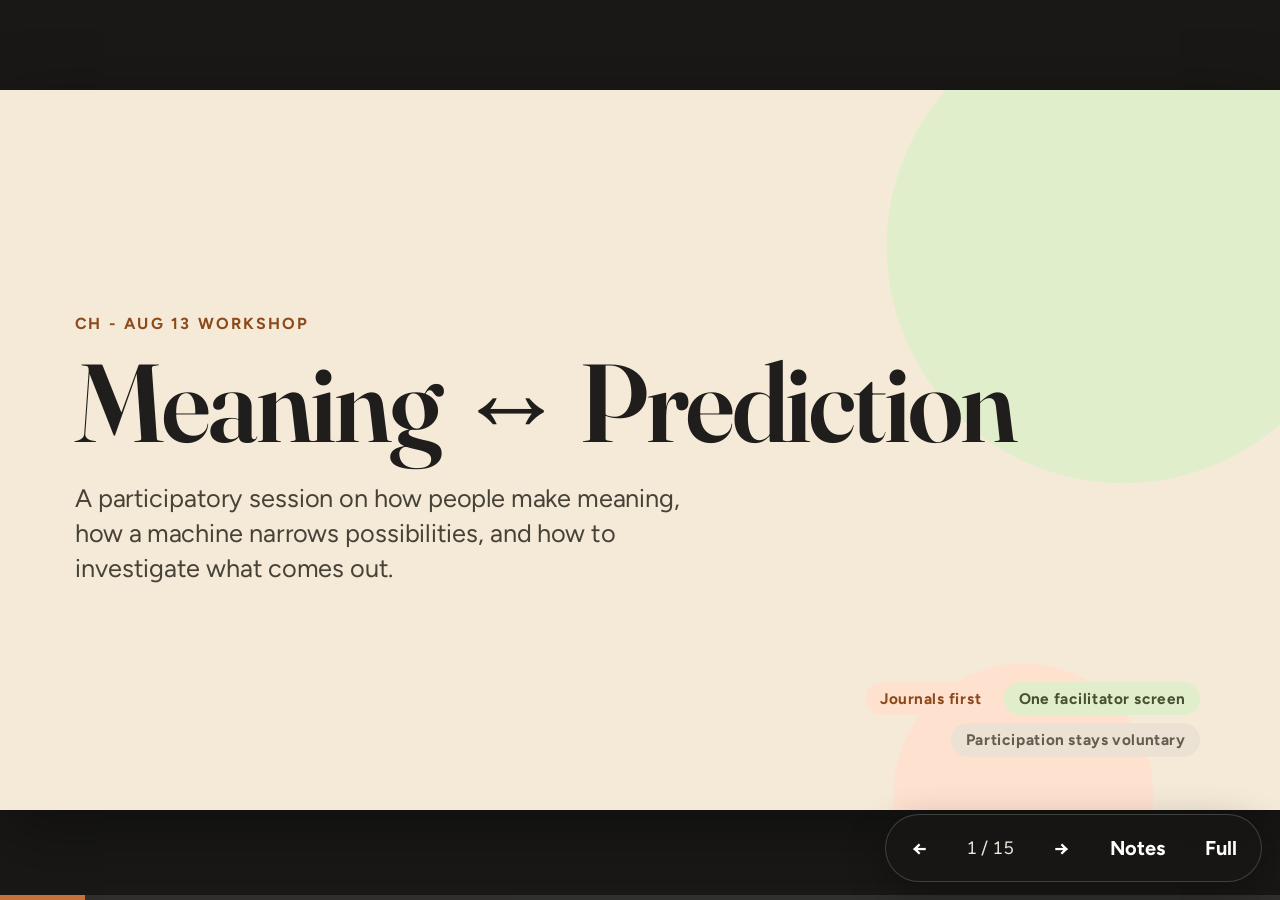
==== meaning-prediction/index.html @ d907e6da "Publish Meaning ↔ Prediction workshop" ====
<!doctype html>
<html lang="en">
<head>
  <meta charset="utf-8">
  <meta name="viewport" content="width=device-width, initial-scale=1, viewport-fit=cover">
  <meta name="color-scheme" content="light">
  <title>Meaning ↔ Prediction — Canonical Lesson</title>
  <link rel="preconnect" href="https://fonts.googleapis.com">
  <link rel="preconnect" href="https://fonts.gstatic.com" crossorigin>
  <link href="https://fonts.googleapis.com/css2?family=Figtree:wght@400;600;700&amp;family=Fraunces:opsz,wght@9..144,600;9..144,700&amp;display=swap" rel="stylesheet">
  <style>
    :root {
      --cream: #f5ead8;
      --paper: #f9f4ed;
      --ink: #201e1d;
      --muted: #645c50;
      --line: #d5cab9;
      --clay: #c67139;
      --clay-dark: #8c491a;
      --peach: #ffe1d0;
      --olive: #7a8a5e;
      --sage: #e1eecc;
      --dark: #2e2b25;
      --canvas-w: 1920;
      --canvas-h: 1080;
      --scale: 1;
      --offset-x: 0px;
      --offset-y: 0px;
    }

    * { box-sizing: border-box; }

    html,
    body {
      width: 100%;
      height: 100%;
      margin: 0;
      overflow: hidden;
      background: #191817;
      color: var(--ink);
      font-family: "Figtree", Avenir, "Helvetica Neue", Arial, sans-serif;
    }

    button,
    a { font: inherit; }

    button { color: inherit; }

    button:focus-visible,
    a:focus-visible,
    [tabindex]:focus-visible {
      outline: 7px solid #2363d1;
      outline-offset: 5px;
    }

    .sr-only {
      position: absolute !important;
      width: 1px !important;
      height: 1px !important;
      padding: 0 !important;
      margin: -1px !important;
      overflow: hidden !important;
      clip: rect(0, 0, 0, 0) !important;
      white-space: nowrap !important;
      border: 0 !important;
    }

    #deck-shell {
      position: fixed;
      inset: 0;
      background: #191817;
      overflow: hidden;
    }

    #deck-canvas {
      position: absolute;
      left: var(--offset-x);
      top: var(--offset-y);
      width: calc(var(--canvas-w) * 1px);
      height: calc(var(--canvas-h) * 1px);
      transform: scale(var(--scale));
      transform-origin: 0 0;
      background: var(--cream);
      overflow: hidden;
      box-shadow: 0 30px 100px rgba(0, 0, 0, .38);
    }

    .slide {
      position: absolute;
      inset: 0;
      display: none;
      width: 1920px;
      height: 1080px;
      padding: 88px 112px;
      background: var(--cream);
      overflow: hidden;
    }

    .slide.is-active { display: flex; }

    h1,
    h2,
    h3,
    .display {
      margin: 0;
      font-family: "Fraunces", Georgia, serif;
      font-weight: 600;
      letter-spacing: -.025em;
    }

    h1 { font-size: 166px; line-height: .91; }
    h2 { font-size: 98px; line-height: .98; }
    h3 { font-size: 46px; line-height: 1.08; }

    p { margin: 0; }

    .eyebrow {
      display: flex;
      align-items: center;
      gap: 20px;
      color: var(--muted);
      font-size: 24px;
      font-weight: 700;
      letter-spacing: .14em;
      text-transform: uppercase;
    }

    .time-pill,
    .tag {
      display: inline-flex;
      align-items: center;
      min-height: 50px;
      padding: 8px 22px;
      border-radius: 999px;
      background: var(--peach);
      color: var(--clay-dark);
      font-size: 23px;
      font-weight: 700;
      letter-spacing: .04em;
      white-space: nowrap;
    }

    .tag.sage { background: var(--sage); color: #465133; }
    .tag.dark { background: var(--ink); color: #fff; }
    .tag.neutral { background: #ebe2d4; color: var(--muted); }

    .lead {
      max-width: 38ch;
      color: #474238;
      font-size: 38px;
      line-height: 1.38;
    }

    .small { font-size: 24px; line-height: 1.4; }
    .body { font-size: 30px; line-height: 1.42; }
    .body-lg { font-size: 36px; line-height: 1.4; }

    .card {
      border: 2px solid var(--line);
      border-radius: 38px;
      background: var(--paper);
    }

    .card.peach { border: 0; background: var(--peach); }
    .card.sage { border: 0; background: var(--sage); }
    .card.olive { border: 0; background: var(--olive); color: #fff; }
    .card.dark { border: 0; background: var(--dark); color: #fff; }

    .primary,
    .secondary,
    .round-button,
    .chip-button {
      border: 0;
      border-radius: 999px;
      cursor: pointer;
      font-weight: 700;
      transition: transform .15s ease, background-color .15s ease, color .15s ease;
    }

    .primary:hover,
    .secondary:hover,
    .round-button:hover,
    .chip-button:hover { transform: translateY(-2px); }

    .primary {
      padding: 20px 34px;
      background: var(--clay);
      color: #fff;
      font-size: 26px;
    }

    .secondary {
      padding: 18px 30px;
      border: 2px solid #bcb19f;
      background: transparent;
      color: var(--ink);
      font-size: 25px;
    }

    .round-button {
      width: 64px;
      height: 64px;
      border: 2px solid #bcb19f;
      background: transparent;
      font-size: 34px;
      line-height: 1;
    }

    .round-button.filled { border: 0; background: var(--ink); color: #fff; }

    .chip-button {
      padding: 16px 25px;
      border: 2px solid var(--line);
      background: var(--paper);
      font-size: 25px;
    }

    .chip-button[aria-pressed="true"] {
      border-color: var(--olive);
      background: var(--sage);
      color: #374127;
    }

    .underlined-clay {
      border-bottom: 5px dashed var(--clay);
    }

    /* Persistent projection controls */
    #deck-controls {
      position: fixed;
      z-index: 80;
      right: max(18px, env(safe-area-inset-right));
      bottom: max(18px, env(safe-area-inset-bottom));
      display: flex;
      align-items: center;
      gap: 10px;
      padding: 9px;
      border: 1px solid rgba(255, 255, 255, .18);
      border-radius: 999px;
      background: rgba(24, 23, 22, .86);
      color: #fff;
      box-shadow: 0 12px 40px rgba(0, 0, 0, .3);
      backdrop-filter: blur(12px);
    }

    #deck-controls button {
      min-width: 48px;
      height: 48px;
      padding: 0 15px;
      border: 0;
      border-radius: 999px;
      background: transparent;
      color: #fff;
      cursor: pointer;
      font-size: 20px;
      font-weight: 700;
    }

    #deck-controls button:hover { background: rgba(255, 255, 255, .14); }
    #deck-controls button[aria-pressed="true"] { background: var(--clay); }

    #slide-counter {
      min-width: 74px;
      text-align: center;
      color: #eee6db;
      font-size: 18px;
      font-variant-numeric: tabular-nums;
    }

    #progress-track {
      position: fixed;
      z-index: 75;
      left: 0;
      right: 0;
      bottom: 0;
      height: 5px;
      background: rgba(255, 255, 255, .1);
    }

    #progress-bar {
      width: 0;
      height: 100%;
      background: var(--clay);
      transition: width .2s ease;
    }

    #notes-panel {
      position: fixed;
      z-index: 90;
      left: 18px;
      bottom: 18px;
      width: min(680px, calc(100vw - 36px));
      max-height: min(52vh, 540px);
      padding: 26px 30px;
      border: 1px solid rgba(255, 255, 255, .18);
      border-radius: 26px;
      background: rgba(27, 26, 25, .96);
      color: #fff;
      box-shadow: 0 18px 60px rgba(0, 0, 0, .4);
      overflow: auto;
      transform: translateY(calc(100% + 30px));
      opacity: 0;
      pointer-events: none;
      transition: transform .22s ease, opacity .22s ease;
    }

    #notes-panel.is-open {
      transform: translateY(0);
      opacity: 1;
      pointer-events: auto;
    }

    #notes-panel h2 {
      margin: 0 0 14px;
      font-family: inherit;
      font-size: 18px;
      font-weight: 700;
      letter-spacing: .12em;
      text-transform: uppercase;
    }

    #notes-content { font-size: 20px; line-height: 1.5; }

    #startup-error {
      position: fixed;
      z-index: 120;
      inset: 30px;
      display: none;
      align-items: center;
      justify-content: center;
      padding: 50px;
      background: #fff4e8;
      color: #3b2417;
      font-size: 26px;
      line-height: 1.5;
      text-align: center;
    }

    /* Slide 1 */
    .title-slide {
      flex-direction: column;
      justify-content: center;
    }

    .title-slide h1 { position: relative; z-index: 2; max-width: 15ch; margin-top: 28px; }
    .title-slide .lead { position: relative; z-index: 2; margin-top: 42px; }

    .orb {
      position: absolute;
      border-radius: 50%;
      pointer-events: none;
    }

    .orb.one { right: -120px; top: -120px; width: 710px; height: 710px; background: var(--sage); }
    .orb.two { right: 190px; bottom: -170px; width: 390px; height: 390px; background: var(--peach); }

    .room-setup {
      position: absolute;
      z-index: 2;
      right: 120px;
      bottom: 80px;
      display: flex;
      gap: 12px;
      flex-wrap: wrap;
      max-width: 540px;
      justify-content: flex-end;
    }

    /* Slide 2 */
    .warmup-embed { flex-direction: column; }

    .warmup-layout {
      display: grid;
      grid-template-columns: 1.42fr .58fr;
      gap: 36px;
      min-height: 0;
      margin-top: 34px;
      flex: 1;
    }

    .embed-frame {
      position: relative;
      min-height: 0;
      overflow: hidden;
      border: 3px solid var(--ink);
      border-radius: 38px;
      background: #fff;
    }

    .embed-frame iframe { width: 100%; height: 100%; border: 0; background: #fff; }

    .embed-label {
      position: absolute;
      z-index: 2;
      left: 20px;
      top: 18px;
      padding: 9px 16px;
      border-radius: 999px;
      background: rgba(32, 30, 29, .88);
      color: #fff;
      font-size: 18px;
      font-weight: 700;
      pointer-events: none;
    }

    .warmup-side {
      display: flex;
      flex-direction: column;
      gap: 24px;
    }

    .warmup-side .card { padding: 34px 36px; }

    .warmup-side a {
      display: inline-flex;
      justify-content: center;
      padding: 19px 24px;
      border-radius: 999px;
      background: var(--ink);
      color: #fff;
      font-size: 25px;
      font-weight: 700;
      text-decoration: none;
    }

    /* Slide 3 */
    .debrief-slide { flex-direction: column; }

    .debrief-grid {
      display: grid;
      grid-template-columns: 1fr 1fr;
      gap: 34px;
      margin-top: 54px;
      flex: 1;
    }

    .debrief-grid .card { padding: 52px 56px; }

    .question-mark {
      width: 66px;
      height: 66px;
      margin-bottom: 34px;
      border-radius: 50%;
      background: var(--clay);
    }

    .question-mark.olive { background: var(--olive); }

    .debrief-grid h3 { font-size: 54px; }

    .debrief-footer {
      display: flex;
      align-items: center;
      justify-content: space-between;
      margin-top: 30px;
      padding-top: 28px;
      border-top: 3px solid #c6baa8;
    }

    /* Slide 4 */
    .matrix-slide { display: none; grid-template-columns: .82fr 1.18fr; gap: 76px; align-items: center; }
    .matrix-slide.is-active { display: grid; }

    #matrix {
      position: relative;
      height: 790px;
      border: 3px solid var(--line);
      border-radius: 44px;
      background: var(--paper);
      cursor: crosshair;
      touch-action: none;
      overflow: hidden;
    }

    #matrix::before,
    #matrix::after { content: ""; position: absolute; background: var(--line); }
    #matrix::before { left: 50%; top: 0; bottom: 0; width: 3px; }
    #matrix::after { top: 50%; left: 0; right: 0; height: 3px; }

    #matrix-dot {
      position: absolute;
      z-index: 3;
      left: 50%;
      top: 50%;
      width: 74px;
      height: 74px;
      border: 8px solid #fff;
      border-radius: 50%;
      background: var(--clay);
      box-shadow: 0 12px 30px rgba(92, 51, 24, .28);
      transform: translate(-50%, -50%);
    }

    .axis-label { position: absolute; z-index: 2; color: var(--muted); font-size: 24px; font-weight: 700; }
    .axis-label.top { top: 28px; left: 50%; transform: translateX(-50%); }
    .axis-label.bottom { bottom: 28px; left: 50%; transform: translateX(-50%); }
    .axis-label.left { left: 28px; top: 50%; transform: translateY(-50%) rotate(-90deg); }
    .axis-label.right { right: 28px; top: 50%; transform: translateY(-50%) rotate(90deg); }

    #matrix-status { margin-top: 26px; color: var(--clay-dark); font-size: 25px; font-weight: 700; }

    /* Slides 5 and 6 */
    .sentence-slide { flex-direction: column; }

    .sentence-quote {
      max-width: 24ch;
      margin: 44px 0;
      font-family: "Fraunces", Georgia, serif;
      font-size: 100px;
      line-height: 1.08;
    }

    .sentence-prompts { display: grid; grid-template-columns: repeat(3, 1fr); gap: 26px; margin-top: auto; }
    .sentence-prompts .card { padding: 34px 38px; font-size: 30px; line-height: 1.35; }

    .perspective-slide { flex-direction: column; }

    .persona-tabs { display: grid; grid-template-columns: repeat(4, 1fr); gap: 18px; margin-top: 34px; }

    .persona-button {
      padding: 26px 22px;
      border: 3px solid var(--line);
      border-radius: 28px;
      background: var(--paper);
      cursor: pointer;
      text-align: left;
    }

    .persona-button .role { display: block; font-family: "Fraunces", Georgia, serif; font-size: 40px; }
    .persona-button .place { display: block; margin-top: 8px; color: var(--muted); font-size: 22px; }
    .persona-button[aria-pressed="true"] { border-color: var(--clay); background: var(--peach); }

    #persona-panel {
      display: grid;
      grid-template-columns: 1.12fr .88fr;
      gap: 34px;
      margin-top: 28px;
      padding: 42px 48px;
      flex: 1;
    }

    .meaning-chips { display: flex; flex-wrap: wrap; align-content: flex-start; gap: 16px; margin-top: 26px; }
    .meaning-chips span { padding: 15px 26px; border-radius: 999px; background: var(--peach); font-size: 30px; font-weight: 600; }

    .persona-question { align-self: stretch; padding: 36px 40px; border-radius: 30px; background: var(--sage); }
    .persona-question p { margin-top: 20px; color: #3f492f; font-size: 32px; line-height: 1.42; font-style: italic; }

    /* Slide 7 */
    .context-slide { flex-direction: column; }

    .context-grid { display: grid; grid-template-columns: repeat(3, 1fr); gap: 30px; margin: 52px 0 auto; }
    .context-grid .card { min-height: 390px; padding: 46px 48px; }
    .context-grid h3 { font-size: 52px; }
    .context-grid p { margin-top: 24px; font-size: 29px; line-height: 1.42; }

    .context-claim { padding-top: 36px; border-top: 3px solid #c6baa8; font-family: "Fraunces", Georgia, serif; font-size: 50px; line-height: 1.24; }

    /* Slide 8 */
    .pipeline-slide { flex-direction: column; }

    .pipeline {
      display: grid;
      grid-template-columns: repeat(6, 1fr);
      gap: 16px;
      align-items: stretch;
      margin-top: 42px;
    }

    .pipeline-step { position: relative; min-height: 210px; padding: 30px 28px; border: 2px solid var(--line); border-radius: 30px; background: var(--paper); }
    .pipeline-step:not(:last-child)::after { content: "→"; position: absolute; z-index: 4; right: -27px; top: 80px; width: 36px; color: var(--clay); font-family: "Fraunces", Georgia, serif; font-size: 44px; text-align: center; }
    .pipeline-number { display: flex; width: 48px; height: 48px; align-items: center; justify-content: center; border-radius: 50%; background: var(--clay); color: #fff; font-family: "Fraunces", Georgia, serif; font-size: 25px; }
    .pipeline-step h3 { margin-top: 24px; font-family: inherit; font-size: 27px; font-weight: 700; }
    .pipeline-step p { margin-top: 12px; color: var(--muted); font-size: 22px; line-height: 1.35; }

    .pipeline-demo { display: grid; grid-template-columns: .92fr 1.08fr; gap: 28px; margin-top: 34px; min-height: 0; flex: 1; }
    .pipeline-demo .card { padding: 30px 34px; overflow: hidden; }
    .excerpt-list { display: grid; gap: 12px; margin-top: 18px; }
    .excerpt { padding: 13px 16px; border-radius: 16px; background: #efe5d7; font-family: Georgia, serif; font-size: 22px; line-height: 1.35; }
    mark { padding: 1px 5px; border-radius: 5px; background: var(--peach); color: var(--ink); }

    .mini-bars { display: grid; gap: 14px; margin-top: 18px; }
    .mini-bar-row { display: grid; grid-template-columns: 140px 1fr 110px; gap: 14px; align-items: center; font-size: 23px; font-weight: 700; }
    .mini-track { height: 22px; overflow: hidden; border-radius: 999px; background: #e6ddd0; }
    .mini-fill { height: 100%; border-radius: inherit; background: var(--clay); }

    /* Slide 9 */
    .prediction-slide { display: none; padding: 52px 86px; }
    .prediction-slide.is-active { display: flex; }

    .prediction-machine {
      display: flex;
      width: 100%;
      min-height: 0;
      padding: 28px 42px;
      flex-direction: column;
      gap: 14px;
      border-radius: 42px;
      background: var(--dark);
      color: #fff;
      box-shadow: 0 22px 60px rgba(31, 31, 28, .16);
    }
    .prediction-topline { display: flex; align-items: center; justify-content: space-between; gap: 26px; color: #bcb3a6; font-size: 19px; font-weight: 800; letter-spacing: .11em; text-transform: uppercase; }
    .prediction-topline .part-marker { color: #c8d5b3; }
    .prediction-topline .corpus-warning { max-width: 760px; color: #c9c1b6; font-size: 17px; letter-spacing: .02em; text-align: right; text-transform: none; }
    .prediction-heading { display: flex; align-items: end; justify-content: space-between; gap: 36px; }
    .prediction-heading h2 { color: #fff; font-size: 62px; }
    .prediction-goal { max-width: 720px; padding-bottom: 7px; color: #ffd2b7; font-family: "Fraunces", Georgia, serif; font-size: 30px; line-height: 1.24; text-align: right; }

    .prediction-zone { border: 2px solid #514d46; border-radius: 28px; background: #302e2a; }
    .prediction-zone-label { color: #bcb3a6; font-size: 17px; font-weight: 800; letter-spacing: .11em; text-transform: uppercase; }
    .prediction-phrase-zone { min-height: 194px; padding: 22px 28px 18px; }
    .prediction-sequence { min-height: 82px; margin-top: 8px; font-family: "Fraunces", Georgia, serif; font-size: 51px; line-height: 1.15; }
    .prediction-sequence.is-long { font-size: 42px; }
    .prediction-sequence.is-very-long { font-size: 34px; }
    .prediction-sequence .context-word { color: #ffad77; }
    .prediction-sequence .cursor-word { display: inline-block; min-width: 54px; border-bottom: 4px solid #ffad77; color: #ffad77; }
    #prediction-feedback { min-height: 28px; margin-top: 7px; color: #d9d0c4; font-size: 20px; line-height: 1.35; }
    #prediction-feedback strong { color: #ffd2b7; }

    .prediction-choice-zone { min-height: 0; padding: 20px 28px 24px; flex: 1; }
    .prediction-choice-heading { display: flex; align-items: baseline; justify-content: space-between; gap: 24px; }
    #prediction-instruction { color: #d0c7bc; font-size: 19px; line-height: 1.35; text-align: right; }
    #candidate-list { display: grid; grid-template-columns: repeat(4, 1fr); gap: 12px; margin-top: 15px; min-height: 0; }
    .candidate-button { min-height: 64px; padding: 10px 16px; border: 2px solid #625c53; border-radius: 18px; background: #3b3832; color: #fff; cursor: pointer; font-size: 25px; font-weight: 750; line-height: 1.12; text-align: center; }
    .candidate-button:hover,
    .candidate-button:focus-visible { border-color: #ffad77; background: #4c3b30; }
    .candidate-button:disabled { cursor: not-allowed; opacity: .38; }
    .candidate-button.seed-button { min-height: 78px; color: #ffd2b7; font-family: "Fraunces", Georgia, serif; font-size: 31px; }
    .candidate-frequency { display: block; margin-top: 5px; color: #ffd2b7; font-size: 15px; font-weight: 750; letter-spacing: .01em; line-height: 1.15; }
    .prediction-empty { grid-column: 1 / -1; align-self: center; color: #ddd4c9; font-size: 24px; line-height: 1.35; text-align: center; }

    .prediction-actions { display: flex; align-items: center; gap: 12px; padding-top: 1px; }
    .prediction-actions button { min-height: 48px; padding: 10px 19px; font-size: 19px; }
    .prediction-actions button:disabled { cursor: not-allowed; opacity: .38; transform: none; }
    .prediction-actions .source-control { border-color: transparent; color: #bcb3a6; }
    .prediction-actions .source-control:hover,
    .prediction-actions .source-control:focus-visible { border-color: #716b62; color: #fff; }
    .source-reveal { max-width: 1120px; padding: 13px 18px; border: 1px dashed #716b62; border-radius: 17px; background: #37342f; color: #d7cec2; font-size: 18px; line-height: 1.36; }
    .source-reveal strong { color: #fff; }
    #source-reveal-copy[hidden] { display: none; }

    /* Slide 10 */
    .analogy-slide { flex-direction: column; }
    .compare-grid { display: grid; grid-template-columns: 1fr 1fr; gap: 32px; margin-top: 46px; flex: 1; }
    .compare-grid .card { position: relative; padding: 48px 52px; overflow: hidden; }
    .compare-grid h3 { font-size: 54px; }
    .compare-grid ul { margin: 34px 0 0; padding-left: 30px; font-size: 30px; line-height: 1.55; }
    .compare-grid li + li { margin-top: 10px; }
    .compare-symbol { position: absolute; right: -25px; bottom: -85px; color: rgba(198, 113, 57, .16); font-family: "Fraunces", Georgia, serif; font-size: 280px; }

    /* Slide 11 */
    .output-slide { flex-direction: column; }

    /* Slide 12 */
    .generation-slide { flex-direction: column; }
    .prompt-grid { display: grid; grid-template-columns: 1fr 1fr; gap: 32px; margin: 40px 0 28px; }
    .prompt-card { position: relative; min-height: 300px; padding: 40px 42px 34px; }
    .prompt-letter { display: inline-flex; width: 60px; height: 60px; align-items: center; justify-content: center; border-radius: 50%; background: var(--clay); color: #fff; font-family: "Fraunces", Georgia, serif; font-size: 31px; }
    .prompt-letter.b { background: var(--olive); }
    .prompt-copy { position: absolute; right: 30px; top: 28px; padding: 13px 22px; border: 2px solid var(--line); border-radius: 999px; background: transparent; cursor: pointer; font-size: 21px; font-weight: 700; }
    .prompt-text { margin-top: 28px; font-size: 37px; line-height: 1.35; }
    .changed { padding: 2px 6px; border-radius: 8px; background: var(--sage); }
    .investigation-steps { display: grid; grid-template-columns: repeat(4, 1fr); gap: 16px; margin-top: auto; }
    .investigation-steps div { min-height: 96px; padding: 22px 24px; border: 3px dashed #c4b7a5; border-radius: 24px; font-size: 24px; line-height: 1.3; }
    .investigation-steps strong { margin-right: 8px; color: var(--clay); font-family: "Fraunces", Georgia, serif; font-size: 31px; }

    /* Slide 13 */
    .tally-slide { flex-direction: column; padding: 56px 82px; }
    .tally-header { display: flex; align-items: flex-end; justify-content: space-between; gap: 30px; }
    .pair-control { display: flex; align-items: center; gap: 16px; }
    .pair-control strong { min-width: 170px; font-family: "Fraunces", Georgia, serif; font-size: 36px; text-align: right; }
    .models-row { display: flex; align-items: center; gap: 12px; margin-top: 22px; flex-wrap: wrap; }
    .models-row > span { margin-right: 4px; color: var(--muted); font-size: 21px; font-weight: 700; letter-spacing: .08em; text-transform: uppercase; }
    .models-row .chip-button { padding: 11px 18px; font-size: 21px; }

    #tally-rows { display: grid; gap: 14px; margin-top: 22px; }
    .tally-row { padding: 18px 24px; border: 2px solid var(--line); border-radius: 26px; background: var(--paper); }
    .tally-row-title { display: flex; align-items: baseline; justify-content: space-between; gap: 20px; margin-bottom: 12px; }
    .tally-row-title strong { font-size: 27px; }
    .delta { min-width: 120px; color: var(--muted); font-size: 21px; font-weight: 700; text-align: right; }
    .tally-lines { display: grid; gap: 10px; }
    .tally-line { display: grid; grid-template-columns: 46px 1fr 84px 50px 50px; gap: 12px; align-items: center; }
    .ab-dot { display: flex; width: 42px; height: 42px; align-items: center; justify-content: center; border-radius: 50%; background: var(--clay); color: #fff; font-family: "Fraunces", Georgia, serif; font-size: 22px; }
    .ab-dot.b { background: var(--olive); }
    .tally-track { height: 26px; overflow: hidden; border-radius: 999px; background: #e6ddd0; }
    .tally-fill { width: 0; height: 100%; border-radius: inherit; background: var(--clay); transition: width .2s ease; }
    .tally-fill.b { background: var(--olive); }
    .tally-value { font-family: "Fraunces", Georgia, serif; font-size: 25px; text-align: right; }
    .tally-mini { width: 46px; height: 42px; border: 2px solid #bcb19f; border-radius: 50%; background: transparent; cursor: pointer; font-size: 23px; line-height: 1; }

    .tally-footer { display: flex; align-items: center; justify-content: space-between; gap: 30px; margin-top: auto; padding-top: 18px; }
    .tally-footer .display { font-size: 30px; line-height: 1.25; }
    #tally-status { max-width: 560px; color: var(--muted); font-size: 20px; line-height: 1.35; text-align: right; }

    /* Slide 14 */
    .close-slide { flex-direction: column; padding: 66px 96px; }
    .reflection-grid { display: grid; grid-template-columns: 1fr 1fr; gap: 28px; margin: 28px 0 22px; }
    .reflection-grid .card { padding: 28px 36px; }
    .reflection-grid p { font-size: 29px; line-height: 1.35; }
    .room-findings { padding: 25px 34px; min-height: 220px; }
    .findings-content { display: grid; grid-template-columns: 1.05fr .95fr; gap: 30px; margin-top: 16px; }
    #prediction-recap,
    #tally-recap { font-size: 22px; line-height: 1.5; }
    #prediction-recap .tag { margin: 0 8px 8px 0; min-height: 38px; padding: 5px 14px; font-size: 18px; }
    .closing-line { display: flex; align-items: flex-end; justify-content: space-between; gap: 30px; margin-top: auto; padding-top: 18px; }
    .closing-line .display { max-width: 30ch; font-size: 37px; line-height: 1.22; }

    /* Final revision: projection-first pacing and room interactions */
    .time-pill { display: none; }

    /* One visual grammar, three distinct lesson parts. Neutral bookends retain
       the standard cream canvas; each instructional part uses the same inset
       rail and quiet concentric-circle motif in its own accessible tint. */
    .part-one,
    .part-two,
    .prediction-slide,
    .part-three {
      background-repeat: no-repeat;
      background-size: auto;
    }

    .part-one {
      background-color: #f6e5da;
      background-image: radial-gradient(circle at 95% 9%, transparent 0 58px, rgba(198, 113, 57, .17) 59px 65px, transparent 66px 90px, rgba(198, 113, 57, .09) 91px 98px, transparent 99px);
      box-shadow: inset 18px 0 0 var(--clay);
    }

    .part-two,
    .prediction-slide {
      background-color: #e8efde;
      background-image: radial-gradient(circle at 95% 9%, transparent 0 58px, rgba(122, 138, 94, .2) 59px 65px, transparent 66px 90px, rgba(122, 138, 94, .1) 91px 98px, transparent 99px);
      box-shadow: inset 18px 0 0 var(--olive);
    }

    .part-three {
      background-color: #ece5f0;
      background-image: radial-gradient(circle at 95% 9%, transparent 0 58px, rgba(111, 83, 123, .18) 59px 65px, transparent 66px 90px, rgba(111, 83, 123, .09) 91px 98px, transparent 99px);
      box-shadow: inset 18px 0 0 #6f537b;
    }

    .part-one > .eyebrow { color: var(--clay-dark); }
    .part-two > .eyebrow { color: #465133; }
    .part-three > .eyebrow { color: #594161; }

    .bridge-strip,
    .task-strip {
      display: flex;
      align-items: center;
      justify-content: space-between;
      gap: 28px;
      padding: 24px 30px;
      border-radius: 28px;
      background: var(--dark);
      color: #fff;
      font-size: 28px;
      line-height: 1.35;
    }

    .bridge-strip strong,
    .task-strip strong { color: #ffd2b7; }

    .debrief-grid.three { grid-template-columns: repeat(3, 1fr); margin-top: 38px; }
    .debrief-grid.three .card { padding: 38px 40px; }
    .debrief-grid.three h3 { font-size: 42px; }
    .debrief-grid.three .body-lg { font-size: 29px; }

    #matrix { isolation: isolate; }
    .matrix-dot {
      position: absolute;
      z-index: 5;
      width: 52px;
      height: 52px;
      border: 6px solid rgba(255, 255, 255, .95);
      border-radius: 50%;
      background: var(--dot-color, var(--clay));
      box-shadow: 0 7px 18px rgba(32, 30, 29, .22), 0 0 0 9px color-mix(in srgb, var(--dot-color, var(--clay)) 20%, transparent);
      transform: translate(-50%, -50%);
      cursor: grab;
      touch-action: none;
    }
    .matrix-dot:active { cursor: grabbing; }
    .matrix-dot[aria-selected="true"] { width: 62px; height: 62px; box-shadow: 0 8px 22px rgba(32, 30, 29, .28), 0 0 0 12px color-mix(in srgb, var(--dot-color, var(--clay)) 30%, transparent); }
    #matrix-status { min-height: 70px; }

    .meaning-entry {
      display: grid;
      grid-template-columns: 1fr auto;
      gap: 12px;
      margin-top: 24px;
      max-width: 720px;
    }
    .meaning-entry input {
      min-width: 0;
      padding: 16px 22px;
      border: 2px solid var(--line);
      border-radius: 999px;
      background: #fff;
      color: var(--ink);
      font-size: 24px;
    }
    .meaning-entry button { padding: 14px 25px; font-size: 23px; }
    .meaning-chips .custom-meaning { background: var(--sage); }

    .context-slide .task-strip { margin-top: 28px; }
    .context-slide .context-grid { margin-top: 30px; }
    .context-transition {
      display: flex;
      align-items: center;
      justify-content: space-between;
      gap: 30px;
      padding-top: 24px;
      border-top: 3px solid #c6baa8;
      font-family: "Fraunces", Georgia, serif;
      font-size: 39px;
      line-height: 1.22;
    }
    .context-transition span { color: var(--clay-dark); }

    .source-mask {
      display: inline-flex;
      align-items: center;
      min-height: 42px;
      padding: 7px 16px;
      border: 2px dashed #aa9c89;
      border-radius: 999px;
      color: var(--muted);
      font-size: 20px;
      font-weight: 700;
      letter-spacing: .05em;
      text-transform: uppercase;
    }

    .compare-grid.three { grid-template-columns: .95fr .8fr .95fr; gap: 22px; margin-top: 34px; }
    .compare-grid.three .card { padding: 38px 40px; }
    .compare-grid.three h3 { font-size: 43px; }
    .compare-grid.three ul { margin-top: 24px; font-size: 25px; line-height: 1.43; }
    .compare-grid .bridge-card { display: flex; flex-direction: column; justify-content: center; background: var(--dark); color: #fff; text-align: center; }
    .analogy-takeaway { display: grid; gap: 5px; margin-top: 20px; padding: 18px 26px; border: 2px solid rgba(74, 85, 56, .28); border-radius: 24px; background: rgba(249, 244, 237, .78); font-size: 25px; line-height: 1.25; }
    .analogy-takeaway span,
    .analogy-takeaway strong { display: block; }
    .analogy-takeaway strong { color: var(--clay-dark); }
    .bridge-card .loop { margin: 24px 0; color: #ffd2b7; font-family: "Fraunces", Georgia, serif; font-size: 35px; line-height: 1.25; }
    .bridge-card p { color: #ded5c9; font-size: 23px; line-height: 1.4; }

    .output-slide { padding: 54px 82px 62px; }
    .output-slide .eyebrow { min-height: 50px; }
    .output-heading { margin-top: 10px; }
    .output-heading h2 { max-width: 1460px; font-size: 66px; line-height: 1; }

    .scenario-picker { display: flex; align-items: center; gap: 22px; margin-top: 14px; }
    .scenario-tabs,
    .label-tools { display: flex; align-items: center; gap: 10px; flex-wrap: wrap; }
    .scenario-tabs .chip-button { padding: 10px 18px; font-size: 20px; }

    .prompt-strip {
      display: grid;
      grid-template-columns: 118px 1fr;
      align-items: center;
      gap: 20px;
      margin: 14px 0;
      padding: 17px 26px;
      border-radius: 24px;
      background: #dce8cc;
    }
    .prompt-strip .source-kicker,
    .response-heading strong,
    .task-kicker {
      color: #465133;
      font-size: 18px;
      font-weight: 700;
      letter-spacing: .1em;
      text-transform: uppercase;
    }
    #scenario-prompt { font-size: 25px; line-height: 1.32; font-style: italic; }

    .output-stage { display: grid; grid-template-columns: minmax(0, 1fr) 400px; gap: 20px; min-height: 0; flex: 1; }
    .response-card { display: flex; min-width: 0; min-height: 0; flex-direction: column; overflow: hidden; }
    .response-heading { padding: 18px 30px 12px; border-bottom: 2px solid var(--line); }
    .output-box { display: flex; min-height: 0; padding: 21px 32px 24px; flex: 1; flex-direction: column; justify-content: center; font-size: 27px; line-height: 1.42; }
    .output-box p + p { margin-top: 8px; }
    .annotation-fragment {
      display: inline;
      padding: 3px 6px;
      border: 2px solid transparent;
      border-radius: 8px;
      background: transparent;
      color: inherit;
      cursor: pointer;
      font-size: inherit;
      line-height: inherit;
      text-align: left;
    }
    .annotation-fragment:hover { border-color: #a79a87; }
    .annotation-fragment[data-label="stated"] { background: var(--peach); }
    .annotation-fragment[data-label="pattern"] { background: var(--sage); }
    .annotation-fragment[data-label="vague"] { background: #eae2d6; }
    .annotation-fragment[data-label="unsupported"] { border-bottom: 5px dashed var(--clay); border-radius: 0; }
    .label-panel { display: flex; min-height: 0; flex-direction: column; gap: 12px; padding: 22px 24px; }
    .task-copy { color: var(--ink); font-size: 20px; font-weight: 700; line-height: 1.35; }
    .task-copy strong { color: var(--clay-dark); }
    .label-tools { display: grid; grid-template-columns: 1fr 1fr; gap: 9px; }
    .label-tool { width: 100%; min-height: 54px; padding: 10px 12px; border: 2px solid var(--line); border-radius: 15px; background: #fff; cursor: pointer; text-align: center; }
    .label-tool strong { display: block; font-size: 18px; line-height: 1.14; }
    .label-tool[aria-pressed="true"] { border-color: var(--clay); background: var(--peach); }
    #annotation-definition { min-height: 48px; padding: 11px 13px; border-radius: 14px; background: #efe8dc; color: var(--muted); font-size: 17px; font-weight: 700; line-height: 1.28; }
    #annotation-status { min-height: 42px; padding-top: 2px; color: var(--muted); font-size: 16px; line-height: 1.3; }
    #annotation-status:not(.has-result) { position: absolute !important; width: 1px !important; height: 1px !important; padding: 0 !important; margin: -1px !important; overflow: hidden !important; clip: rect(0, 0, 0, 0) !important; white-space: nowrap !important; border: 0 !important; }
    .output-bridge { margin-top: 14px; padding: 14px 22px; border-radius: 20px; background: var(--dark); color: #fff; font-size: 22px; font-weight: 700; line-height: 1.28; text-align: center; }
    .output-bridge strong { color: #ffd2b7; }

    .prompt-set-tabs {
      display: flex;
      align-items: center;
      gap: 12px;
      margin-top: 18px;
    }
    .prompt-set-tabs .chip-button { padding: 11px 20px; font-size: 21px; }
    .prompt-set-tabs .chip-button[aria-pressed="true"] { border-color: #6f537b; background: #ded1e5; color: #45304e; }
    .generation-slide .prompt-grid { margin: 24px 0 22px; }
    .generation-slide .prompt-card { min-height: 245px; padding-top: 32px; }
    .generation-slide .prompt-text { margin-top: 22px; font-size: 34px; }

    .room-directions { display: grid; grid-template-columns: repeat(3, 1fr); gap: 18px; margin-top: auto; }
    .room-direction { display: flex; gap: 16px; align-items: flex-start; padding: 20px 22px; border: 2px solid var(--line); border-radius: 24px; background: var(--paper); font-size: 23px; line-height: 1.33; }
    .room-direction strong { display: flex; width: 38px; height: 38px; flex: 0 0 38px; align-items: center; justify-content: center; border-radius: 50%; background: var(--clay); color: #fff; font-family: "Fraunces", Georgia, serif; }

    .analysis-slide { flex-direction: column; }
    .analysis-grid { display: grid; grid-template-columns: repeat(3, 1fr); gap: 22px; margin-top: 38px; flex: 1; }
    .analysis-card { position: relative; padding: 38px 42px 38px 110px; }
    .analysis-card .number { position: absolute; left: 36px; top: 34px; display: flex; width: 54px; height: 54px; align-items: center; justify-content: center; border-radius: 50%; background: var(--clay); color: #fff; font-family: "Fraunces", Georgia, serif; font-size: 29px; }
    .analysis-card h3 { font-size: 39px; }
    .analysis-card p { margin-top: 14px; color: var(--muted); font-size: 25px; line-height: 1.36; }

    .tally-step { display: inline-flex; align-items: center; gap: 12px; color: var(--clay-dark); font-size: 21px; font-weight: 800; letter-spacing: .1em; text-transform: uppercase; }
    .tally-step span { display: flex; width: 34px; height: 34px; align-items: center; justify-content: center; border-radius: 50%; background: var(--clay); color: #fff; font-family: "Fraunces", Georgia, serif; font-size: 19px; }
    .tally-legend { display: flex; align-items: center; gap: 18px; color: var(--muted); font-size: 21px; }
    .tally-legend strong { color: var(--ink); }
    .tally-mini:disabled { cursor: not-allowed; opacity: .32; }
    .tally-row.is-locked { opacity: .58; }
    .pair-control strong { min-width: 360px; }
    .tally-slide #tally-rows { gap: 22px; margin-top: 30px; }
    .tally-slide .tally-row { padding: 26px 30px; }
    .tally-slide .tally-row-title { align-items: baseline; justify-content: flex-start; margin-bottom: 18px; }
    .tally-slide .tally-row-title strong { font-size: 31px; }
    .tally-slide .tally-row-title span { color: var(--muted); font-size: 23px; font-weight: 700; }
    .tally-meaning { margin-top: 18px; padding: 14px 20px; border-radius: 18px; background: rgba(111, 83, 123, .1); color: var(--muted); font-size: 21px; line-height: 1.32; }
    .tally-meaning strong { color: #5c3f68; }
    .tally-slide #tally-status { max-width: none; margin-top: 20px; text-align: left; }

    .close-slide.final-close { padding: 72px 100px; }
    .final-columns { display: grid; grid-template-columns: 1fr 1fr; gap: 30px; margin-top: 34px; flex: 1; }
    .final-column { padding: 36px 40px; }
    .final-column h3 { font-size: 34px; }
    .final-list { display: grid; gap: 22px; margin: 26px 0 0; padding: 0; list-style: none; }
    .final-list li { position: relative; padding-left: 52px; font-size: 27px; line-height: 1.36; }
    .final-list li::before { content: ""; position: absolute; left: 0; top: 8px; width: 27px; height: 27px; border-radius: 50%; background: var(--clay); }
    .final-column.sage .final-list li::before { background: var(--olive); }
    .final-close .closing-line { align-items: center; }
    .final-close .closing-line .display { max-width: none; font-size: 34px; }
    .final-close .final-columns { margin-top: 42px; }
    .final-close .final-column { padding: 34px 42px; }
    .final-close .final-column h3 { font-size: 40px; }
    .final-close .final-list { gap: 17px; margin-top: 22px; }
    .final-close .final-list li { font-size: 27px; line-height: 1.3; }
    .next-moves { display: grid; grid-template-columns: .78fr repeat(3, 1fr); min-height: 124px; margin: 22px 0 22px; overflow: hidden; border: 2px solid var(--line); border-radius: 28px; background: var(--paper); }
    .next-moves-intro,
    .next-move { display: flex; min-width: 0; flex-direction: column; justify-content: center; padding: 20px 26px; }
    .next-moves-intro { background: var(--dark); color: #fff; }
    .next-moves-intro span { color: #ffd2b7; font-size: 18px; font-weight: 800; letter-spacing: .1em; text-transform: uppercase; }
    .next-moves-intro strong { margin-top: 7px; font-family: "Fraunces", Georgia, serif; font-size: 29px; line-height: 1.08; }
    .next-move { position: relative; border-left: 2px solid var(--line); }
    .next-move:not(:last-child)::after { content: "→"; position: absolute; right: -15px; top: 42px; z-index: 2; display: flex; width: 30px; height: 30px; align-items: center; justify-content: center; border-radius: 50%; background: var(--paper); color: var(--clay-dark); font-size: 23px; font-weight: 800; }
    .next-move b { color: var(--clay-dark); font-size: 17px; letter-spacing: .08em; text-transform: uppercase; }
    .next-move span { margin-top: 6px; font-size: 24px; font-weight: 700; line-height: 1.2; }

    @media (prefers-reduced-motion: reduce) {
      *, *::before, *::after { scroll-behavior: auto !important; transition-duration: .01ms !important; animation-duration: .01ms !important; }
    }

    @media print {
      html,
      body { width: auto; height: auto; overflow: visible; background: #fff; }
      #deck-shell { position: static; overflow: visible; }
      #deck-canvas { position: static; width: auto; height: auto; transform: none; box-shadow: none; }
      .slide,
      .slide.is-active { position: relative; display: flex; page-break-after: always; break-after: page; transform: scale(.5); transform-origin: 0 0; margin-bottom: -540px; }
      .matrix-slide,
      .matrix-slide.is-active,
      .prediction-slide,
      .prediction-slide.is-active { display: grid; }
      #deck-controls,
      #progress-track,
      #notes-panel { display: none !important; }
    }
  </style>
</head>
<body>
  <div id="deck-shell">
    <main id="deck-canvas" aria-live="off">
      <section class="slide title-slide is-active" data-label="Title" data-notes="Journals and pens for most of today. Laptops stay closed until Part Three. Name that trying an AI tool is never required: observing, recording, questioning, and declining are all valid ways to participate." aria-labelledby="slide-1-title">
        <div class="orb one"></div>
        <div class="orb two"></div>
        <div class="eyebrow" style="position:relative;z-index:2;color:var(--clay-dark);">CH - Aug 13 workshop</div>
        <h1 id="slide-1-title">Meaning ↔ Prediction</h1>
        <p class="lead">A participatory session on how people make meaning, how a machine narrows possibilities, and how to investigate what comes out.</p>
        <div class="room-setup" aria-label="Room setup">
          <span class="tag">Journals first</span>
          <span class="tag sage">One facilitator screen</span>
          <span class="tag neutral">Participation stays voluntary</span>
        </div>
      </section>

      <section class="slide warmup-embed" data-label="Long Story Short" data-notes="Play on the board as people arrive. Late arrivals can join without interrupting. Do not explain the AI connection yet. The embed has been tested successfully by the facilitator; if it is blank on a different network, use the open-in-new-tab fallback." aria-labelledby="slide-2-title">
        <div class="eyebrow">Arrival warm-up</div>
        <div class="warmup-layout">
          <div class="embed-frame" aria-label="Embedded Long Story Short activity">
            <iframe src="https://sheets.works/long-story-short" title="Long Story Short word game" loading="eager" referrerpolicy="no-referrer" allow="clipboard-write"></iframe>
          </div>
          <div class="warmup-side">
            <div>
              <h2 id="slide-2-title" style="font-size:83px;">Long Story Short</h2>
              <p class="lead" style="margin-top:24px;font-size:32px;">Cut the sentence down. Keep what matters.</p>
            </div>
            <div class="card peach">
              <h3>Play together</h3>
              <p class="body" style="margin-top:18px;">Call out choices. One person controls the projected activity.</p>
            </div>
            <a href="https://sheets.works/long-story-short" target="_blank" rel="noopener noreferrer">Open Long Story Short ↗</a>
          </div>
        </div>
      </section>

      <section class="slide debrief-slide" data-label="Warm-up debrief" data-notes="Ask for quick examples rather than defining a correct answer. The point is that everyone saw the same words but used judgment to decide what mattered. Transition directly to the journal matrix: before we ask what a machine predicts, notice what each person brings to a choice." aria-labelledby="slide-3-title">
        <div class="eyebrow">Debrief · same words, different judgments</div>
        <h2 id="slide-3-title" style="margin-top:24px;">What shaped your choices?</h2>
        <div class="debrief-grid three">
          <div class="card peach">
            <div class="question-mark"></div>
            <h3>What had to stay?</h3>
            <p class="body-lg" style="margin-top:22px;">Which words carried the core information, tone, or intention for you?</p>
          </div>
          <div class="card sage">
            <div class="question-mark olive"></div>
            <h3>What changed?</h3>
            <p class="body-lg" style="margin-top:22px;">When a word disappeared, did the meaning narrow, shift, or open up?</p>
          </div>
          <div class="card">
            <div class="question-mark" style="background:var(--ink);"></div>
            <h3>What did you add?</h3>
            <p class="body-lg" style="margin-top:22px;">What knowledge or expectation helped you decide—even though it was not on the screen?</p>
          </div>
        </div>
        <div class="bridge-strip">
          <span>Everyone received the same words.</span>
          <strong>People still made different choices →</strong>
          <span>Next: notice what each of us brings.</span>
        </div>
      </section>

      <section class="slide matrix-slide" data-label="Matrix" data-notes="Participants first mark their own journal. Invite volunteers to place anonymous room dots on the projection. Click open space to add a dot; drag a dot to move it; double-click it to remove it. A selected dot can also be removed by clicking the text side of this slide or pressing Delete. Press Escape when finished to return keyboard focus to slide navigation. Do not interpret clusters as consensus: familiarity is not approval and comfort is not expertise." aria-labelledby="slide-4-title">
        <div>
          <div class="eyebrow">Journal · then map the room</div>
          <h2 id="slide-4-title" style="margin-top:30px;">Where are you today?</h2>
          <p class="lead" style="margin-top:36px;">Draw these axes in your journal. Then volunteers can add anonymous dots here.</p>
          <p class="display" style="margin-top:46px;font-size:43px;line-height:1.25;">Familiarity is not approval.<br>Comfort is not expertise.</p>
          <p id="matrix-status" aria-live="polite">Click to add · drag to move · double-click to remove · Esc returns to slide navigation.</p>
        </div>
        <div id="matrix" role="application" tabindex="0" aria-label="Anonymous familiarity and comfort room map. Click open space to add a dot. Drag a dot to move it. Double-click or press Delete to remove the selected dot. Press Escape to return to slide navigation.">
          <span class="axis-label top">More comfortable experimenting</span>
          <span class="axis-label bottom">Less comfortable experimenting</span>
          <span class="axis-label left">Less familiar</span>
          <span class="axis-label right">More familiar</span>
        </div>
      </section>

      <section class="slide sentence-slide part-one" data-label="The sentence" data-notes="Journal briefly before discussing. Ask what people imagined it might mean, what clues their minds invented, and what they would need to know before acting. The sentence is intentionally ordinary and under-specified." aria-labelledby="slide-5-title">
        <div class="eyebrow">Part one · Meaning · journal first</div>
        <h2 id="slide-5-title" class="sr-only">The same sentence, different worlds</h2>
        <div class="sentence-quote">“Apparently, they’re changing it <span style="color:var(--clay);">next year</span>.”</div>
        <div class="sentence-prompts">
          <div class="card">What do you imagine “it” might be?</div>
          <div class="card peach">What clues did your mind invent?</div>
          <div class="card sage">What would you need to know before acting?</div>
        </div>
      </section>

      <section class="slide perspective-slide part-one" data-label="Four perspectives" data-notes="Split tables across the four perspectives, or click through them together. Ask what each perspective might notice that was not in the sentence. Type room suggestions into the field and press Enter or Add; additions stay only for this open page." aria-labelledby="slide-6-title">
        <div class="eyebrow">Part one · Meaning · four perspectives</div>
        <h2 id="slide-6-title" style="margin-top:24px;">Pick a perspective</h2>
        <div class="persona-tabs" role="group" aria-label="Choose a school perspective">
          <button type="button" class="persona-button" data-persona="student" aria-pressed="true"><span class="role">Student</span><span class="place">Between classes</span></button>
          <button type="button" class="persona-button" data-persona="teacher" aria-pressed="false"><span class="role">Teacher</span><span class="place">Faculty room</span></button>
          <button type="button" class="persona-button" data-persona="administrator" aria-pressed="false"><span class="role">Administrator</span><span class="place">After a leadership meeting</span></button>
          <button type="button" class="persona-button" data-persona="staff" aria-pressed="false"><span class="role">Staff member</span><span class="place">Operations, IT, business, development</span></button>
        </div>
        <div id="persona-panel" class="card" aria-live="polite">
          <div>
            <div class="eyebrow" style="color:var(--clay-dark);">Possibilities this perspective might notice</div>
            <div id="persona-meanings" class="meaning-chips"></div>
            <form id="meaning-form" class="meaning-entry">
              <label class="sr-only" for="meaning-input">Add another possible meaning for this perspective</label>
              <input id="meaning-input" type="text" maxlength="60" autocomplete="off" placeholder="Add the room’s idea…">
              <button type="submit" class="primary">Add</button>
            </form>
          </div>
          <div class="persona-question">
            <h3 id="persona-role">Student</h3>
            <p id="persona-asks"></p>
          </div>
        </div>
      </section>

      <section class="slide context-slide part-one" data-label="Three contexts" data-notes="Ask people to sort the clues they just named. Stated context was actually present. Pattern-based context came from familiar language patterns. Lived and local context came from relationships, history, routines, power, and experience. Then preview the next move: remove most human context and let a tiny transparent machine use only text patterns." aria-labelledby="slide-7-title">
        <div class="eyebrow">Part one · Meaning · sort the clues we used</div>
        <h2 id="slide-7-title" style="margin-top:20px;">Three kinds of context</h2>
        <div class="task-strip">
          <strong>Look back at your journal.</strong>
          <span>Where would each clue your mind supplied belong?</span>
        </div>
        <div class="context-grid">
          <div class="card">
            <h3>Stated</h3>
            <p>The words actually present in the sentence.</p>
          </div>
          <div class="card sage">
            <h3>Pattern-based</h3>
            <p>What situations or language like this usually seem to mean.</p>
          </div>
          <div class="card olive">
            <h3>Lived and local</h3>
            <p>What you know from relationships, history, routines, power, and experience here.</p>
          </div>
        </div>
        <div class="context-transition">
          <strong>Humans can use all three.</strong>
          <span>Next, a tiny machine gets only patterns in text →</span>
        </div>
      </section>

      <section class="slide pipeline-slide part-two" data-label="Corpus process" data-notes="Keep the source hidden on this slide. This is the literal layer: a corpus is simply a bounded collection of texts. Walk left to right. The process lowercases and tokenizes, finds exact context matches, gathers the following word, and counts. It never crosses a prose-block boundary. After the room has played on the next slide, reveal the identity deliberately with its button." aria-labelledby="slide-8-title">
        <div class="eyebrow">Part two · Prediction · build the evidence <span class="source-mask">Source hidden while we play</span></div>
        <h2 id="slide-8-title" style="margin-top:20px;font-size:78px;">How text becomes a frequency distribution</h2>
        <div class="pipeline" aria-label="Corpus frequency pipeline">
          <div class="pipeline-step"><span class="pipeline-number">1</span><h3>Corpus</h3><p>A bounded set of historical texts</p></div>
          <div class="pipeline-step"><span class="pipeline-number">2</span><h3>Normalize</h3><p>Lowercase; split hyphens; ignore punctuation</p></div>
          <div class="pipeline-step"><span class="pipeline-number">3</span><h3>Tokenize</h3><p>Turn each prose block into word tokens</p></div>
          <div class="pipeline-step"><span class="pipeline-number">4</span><h3>Find</h3><p>Locate every exact context match</p></div>
          <div class="pipeline-step"><span class="pipeline-number">5</span><h3>Look ahead</h3><p>Inspect the word immediately after</p></div>
          <div class="pipeline-step"><span class="pipeline-number">6</span><h3>Tally</h3><p>Count ÷ matches = corpus frequency</p></div>
        </div>
        <div class="pipeline-demo">
          <div class="card">
            <div class="eyebrow" style="font-size:18px;">Three of 575 “the …” matches</div>
            <div class="excerpt-list">
              <div class="excerpt">…of <mark>the → United</mark> States of America…</div>
              <div class="excerpt">…power is derived from <mark>the → people</mark>…</div>
              <div class="excerpt">…freedom of <mark>the → press</mark>…</div>
            </div>
          </div>
          <div class="card">
            <div class="eyebrow" style="font-size:18px;">Following words · bar length relative to largest count</div>
            <div class="mini-bars">
              <div class="mini-bar-row"><span>united</span><div class="mini-track"><div class="mini-fill" style="width:100%;"></div></div><span>56 · 9.7%</span></div>
              <div class="mini-bar-row"><span>congress</span><div class="mini-track"><div class="mini-fill" style="width:42.9%;"></div></div><span>24 · 4.2%</span></div>
              <div class="mini-bar-row"><span>people</span><div class="mini-track"><div class="mini-fill" style="width:30.4%;"></div></div><span>17 · 3.0%</span></div>
              <div class="mini-bar-row"><span>president</span><div class="mini-track"><div class="mini-fill" style="width:30.4%;"></div></div><span>17 · 3.0%</span></div>
            </div>
          </div>
        </div>
      </section>

      <section class="slide prediction-slide part-two" data-label="Prediction Machine" data-notes="Goal: build a phrase that carries meaning using only continuations found in the hidden corpus. Begin by choosing one curated seed. The seed starts at one documented occurrence, while the word choices are counted across every exact match of the visible phrase. Frequencies stay hidden by default. When the room is ready, Show corpus frequencies reveals exact counts and percentages; these describe this corpus, not model confidence. A choice appends immediately and reports its raw count; if the current occurrence does not contain that choice, the machine moves deterministically to the first exact occurrence that does. Add left context reveals the real preceding word from the current occurrence and recalculates the available continuations for the longer exact phrase. Undo reverses either kind of move. There is no suffix backoff: if the full phrase has no following word inside its source block, the passage ends. After some play, reveal the four-text source and connect rights language to digital-life questions." aria-labelledby="slide-9-title">
        <div class="prediction-machine">
          <div class="prediction-topline">
            <span class="part-marker">Part two · Prediction</span>
            <span class="corpus-warning" id="corpus-warning">Exact words in a bounded historical corpus—not an LLM probability.</span>
          </div>
          <div class="prediction-heading">
            <h2 id="slide-9-title">The Prediction Machine</h2>
            <p class="prediction-goal">Build a phrase that starts to carry meaning.</p>
          </div>

          <div class="prediction-zone prediction-phrase-zone">
            <div class="prediction-zone-label">Our phrase</div>
            <div id="prediction-sequence" class="prediction-sequence" role="status" aria-live="polite" aria-atomic="true">Choose a starting word.</div>
            <p id="prediction-feedback" role="status" aria-live="polite">Each starting word begins at one documented occurrence; choices come from every exact match of the visible phrase.</p>
          </div>

          <div class="prediction-zone prediction-choice-zone">
            <div class="prediction-choice-heading">
              <div class="prediction-zone-label" id="prediction-choice-heading">Start here</div>
              <p id="prediction-instruction">Choose one word. We will keep adding context until the phrase means something.</p>
            </div>
            <div id="candidate-list" role="group" aria-labelledby="prediction-choice-heading" aria-live="polite"></div>
          </div>

          <div class="prediction-actions" aria-label="Prediction Machine controls">
            <button type="button" id="add-context" class="primary" disabled>Add left context</button>
            <button type="button" id="prediction-back" class="secondary" style="border-color:#625c53;color:#fff;" disabled>Undo</button>
            <button type="button" id="new-start" class="secondary" style="border-color:#625c53;color:#fff;">New start</button>
            <button type="button" id="toggle-frequencies" class="secondary" style="border-color:#625c53;color:#fff;" aria-pressed="false" disabled>Show corpus frequencies</button>
            <button type="button" id="reveal-source" class="secondary source-control" aria-expanded="false" aria-controls="source-reveal-copy">Reveal source</button>
          </div>
          <p id="source-reveal-copy" class="source-reveal" hidden><strong>Founding &amp; Rights, 1776–1791:</strong> Virginia Declaration of Rights, Declaration of Independence, U.S. Constitution, and Bill of Rights. The collection begins in 1776; not every text is 250 years old. Its language still shapes questions about speech, press, privacy, security, and how protections against unreasonable searches apply in a world of data.</p>
        </div>
      </section>

      <section class="slide analogy-slide part-two" data-label="Language model comparison" data-notes="This is the analogy layer and it comes after the literal demo. Both activities narrow possible continuations from the text so far, but the mechanisms differ. The counter requires exact matches in four small texts. A language model uses learned patterns and can produce fluent text without retrieving a matching source passage, which is why fluency still needs verification. Do not claim that the lookup table is a tiny LLM or that this corpus feeds a model. For technical precision in discussion: modern language models usually predict subword tokens using learned numerical parameters conditioned on the context so far." aria-labelledby="slide-10-title">
        <div class="eyebrow">Part two · Prediction · bridge carefully</div>
        <h2 id="slide-10-title" style="margin-top:24px;">Corpus counting is not an LLM</h2>
        <div class="compare-grid three">
          <div class="card peach">
            <span class="tag dark">What we just used</span>
            <h3 style="margin-top:28px;">Transparent lookup</h3>
            <ul>
              <li>A small, documented corpus</li>
              <li>Exact context matches</li>
              <li>Counts we can inspect</li>
            </ul>
            <div class="compare-symbol">#</div>
          </div>
          <div class="card bridge-card">
            <span class="tag" style="align-self:center;">The useful bridge</span>
            <div class="loop">context in<br>↓<br>possibilities narrow<br>↓<br>one continuation joins the context</div>
            <p>Our activity makes that loop visible. It does not reproduce model training or generation.</p>
          </div>
          <div class="card sage">
            <span class="tag dark">Different mechanism</span>
            <h3 style="margin-top:28px;">A language model</h3>
            <ul>
              <li>Learned patterns from lots of text</li>
              <li>Looks at the text so far</li>
              <li>Chooses a likely next piece</li>
              <li>Adds it and repeats</li>
            </ul>
            <div class="compare-symbol">∿</div>
          </div>
        </div>
        <p class="analogy-takeaway">
          <span>Both narrow possible continuations using the text so far.</span>
          <span>This machine counts exact matches.</span>
          <span>A language model uses learned patterns—and can produce fluent text without a matching source passage.</span>
          <strong>That is why fluency still needs verification.</strong>
        </p>
      </section>

      <section class="slide output-slide part-two" data-label="Interactive output labeling" data-notes="This is a short audience reading task, not a hunt for one answer key. Choose one low-stakes example. Read its request, then ask the room to point to one phrase in the response and name the evidence for it. Select the room's best working label and click that phrase. Prompt gave it means the request supplied it. Familiar pattern means the system filled a common genre pattern. Hard to check means it sounds complete but remains vague. New claim means it adds a specific that needs verification. The constructed examples are not captured model responses. Close by naming the payoff: prompts leave gaps, systems fill them, and the next A/B activity changes one prompt phrase so the room can observe what moves." aria-labelledby="slide-11-title">
        <div class="eyebrow">Part two · Prediction <span class="tag neutral">Constructed illustrations · not captured model outputs</span></div>
        <div class="output-heading">
          <h2 id="slide-11-title">What did the prompt say—and what did the system add?</h2>
        </div>
        <div class="scenario-picker">
          <div class="scenario-tabs" role="group" aria-label="Choose an output example">
            <button type="button" class="chip-button scenario-button" data-scenario="announcement" aria-pressed="true">Announcement</button>
            <button type="button" class="chip-button scenario-button" data-scenario="weekend" aria-pressed="false">Weekend plan</button>
            <button type="button" class="chip-button scenario-button" data-scenario="plant" aria-pressed="false">Houseplant answer</button>
          </div>
        </div>
        <div class="prompt-strip">
          <span class="source-kicker">Request</span>
          <span id="scenario-prompt"></span>
        </div>
        <div class="output-stage">
          <div class="card response-card">
            <div class="response-heading"><strong>Response</strong></div>
            <div id="output-box" class="output-box" aria-live="polite"></div>
          </div>
          <div class="card label-panel">
            <div class="task-kicker">Audience task</div>
            <p class="task-copy"><strong>1.</strong> Point to a phrase → <strong>2.</strong> Name your evidence → <strong>3.</strong> Label it</p>
            <div class="label-tools" role="group" aria-label="Choose an annotation label">
              <button type="button" class="label-tool" data-label-tool="stated" aria-pressed="true"><strong>Prompt gave it</strong></button>
              <button type="button" class="label-tool" data-label-tool="pattern" aria-pressed="false"><strong>Familiar pattern</strong></button>
              <button type="button" class="label-tool" data-label-tool="vague" aria-pressed="false"><strong>Hard to check</strong></button>
              <button type="button" class="label-tool" data-label-tool="unsupported" aria-pressed="false"><strong>New claim</strong></button>
            </div>
            <p id="annotation-definition" aria-live="polite">The request supplied it.</p>
            <p id="annotation-status" role="status" aria-live="polite">Selected: Prompt gave it. Now click a phrase.</p>
          </div>
        </div>
        <div class="output-bridge"><strong>Prompts leave gaps.</strong> Systems fill them. Next: change one phrase.</div>
      </section>

      <section class="slide generation-slide part-three" data-label="Part Three A-B generation" data-notes="Part Three has three visible moves: Make, Compare, Count. This is Make and the laptop-opening cue. Choose Prompt set 1 for addressing versus listening, or Prompt set 2 for a classroom designed for instruction versus collaboration. The tally on Slide 14 follows the selected set and resets if the set changes. One willing person per table can generate; observing, recording, questioning, or declining remain full participation. Use the same familiar image tool for A and B, change only the highlighted phrase, and keep both visible. No images or participant data are sent to this deck. The comparison is exploratory, not a controlled experiment." aria-labelledby="slide-12-title">
        <div class="eyebrow">Part three · 1 of 3 · Make</div>
        <h2 id="slide-12-title" style="margin-top:20px;font-size:78px;">Make A and B in the same tool</h2>
        <div class="prompt-set-tabs" role="group" aria-label="Choose an A B prompt set">
          <button type="button" class="chip-button prompt-set-button" data-prompt-set="leader" aria-pressed="true">Prompt set 1 · leader</button>
          <button type="button" class="chip-button prompt-set-button" data-prompt-set="classroom" aria-pressed="false">Prompt set 2 · classroom</button>
        </div>
        <div class="prompt-grid" aria-live="polite">
          <div class="card prompt-card">
            <span class="prompt-letter">A</span>
            <p id="prompt-a-text" class="prompt-text">Create an image of a school leader <strong>addressing</strong> the community.</p>
          </div>
          <div class="card prompt-card">
            <span class="prompt-letter b">B</span>
            <p id="prompt-b-text" class="prompt-text">Create an image of a school leader <span class="changed"><strong>listening to</strong></span> the community.</p>
          </div>
        </div>
        <div class="room-directions" aria-label="Room directions">
          <div class="room-direction"><strong>1</strong><span>One willing person generates.</span></div>
          <div class="room-direction"><strong>2</strong><span>Use the same tool. Change only the highlighted phrase.</span></div>
          <div class="room-direction"><strong>3</strong><span>Keep A and B visible. Everyone observes.</span></div>
        </div>
        <p class="small" style="margin-top:16px;color:var(--muted);"><strong>Exploratory—not a controlled experiment:</strong> cross-tool and model variation, settings, and randomness may also affect the result. Use these generic prompts; enter no private school or student information.</p>
      </section>

      <section class="slide analysis-slide part-three" data-label="Part Three comparison" data-notes="This is Compare. Give tables a short observation round after both images are visible. Move through three questions: name what changed in the prompt and image; identify the familiar pose, object, or arrangement used to make the abstract idea visible; then name what a still image cannot establish and propose a next test. Keep claims at the level of observable evidence. Do not infer identity traits or intent. Collect two or three next-test ideas aloud so participants originate the next inquiry rather than only executing this one." aria-labelledby="slide-13-title">
        <div class="eyebrow">Part three · 2 of 3 · Compare</div>
        <h2 id="slide-13-title" style="margin-top:22px;font-size:78px;">Compare A and B</h2>
        <div class="analysis-grid">
          <div class="card peach analysis-card"><span class="number">1</span><h3>What changed?</h3><p>Name the prompt phrase. Point to what moved—or stayed—in the image.</p></div>
          <div class="card sage analysis-card"><span class="number">2</span><h3>What visual shortcut?</h3><p>Which pose, object, or arrangement makes the idea visible?</p></div>
          <div class="card dark analysis-card"><span class="number" style="background:var(--olive);">3</span><h3>What can’t it show?</h3><p style="color:#d8d0c4;">Name a limit and a next test. We’ll hear two or three ideas.</p></div>
        </div>
      </section>

      <section class="slide tally-slide part-three" data-label="Room tally" data-notes="This is Count. Tables report aloud; this page receives no images. First enter the number of tables with both A and B. Then count two prompt-specific, visible arrangements that may serve as shorthand for the abstract prompt language. For the leader pair, count front-or-solo and within-the-group setups. For the classroom pair, count front-facing and peer-group setups. Count only a clear match and skip unsure cases. The A and B labels and cues follow the prompt set selected on Slide 12. Each count is capped at the number of tables reporting. These are hypotheses about familiar visual patterns, not what a model believes and not proof that listening, instruction, or collaboration occurred." aria-labelledby="slide-14-title">
        <div class="eyebrow">Part three · 3 of 3 · Count</div>
        <div class="tally-header">
          <div>
            <div class="tally-step"><span>1</span> Count completed pairs</div>
            <h2 id="slide-14-title" style="margin-top:16px;font-size:68px;">What visual shorthand appeared?</h2>
          </div>
          <div class="pair-control" aria-label="Tables reporting both prompt images">
            <strong>Tables with A + B: <span id="pairs-value">0</span></strong>
            <button type="button" class="round-button" data-pairs="-1" aria-label="Decrease tables reporting both images">−</button>
            <button type="button" class="round-button filled" data-pairs="1" aria-label="Increase tables reporting both images">+</button>
          </div>
        </div>
        <div style="display:flex;align-items:center;justify-content:space-between;gap:30px;margin-top:34px;">
          <div class="tally-step"><span>2</span> Count each visible shortcut</div>
          <div class="tally-legend"><strong>A</strong> <span id="tally-a-label">addressing</span> <span>·</span> <strong>B</strong> <span id="tally-b-label">listening to</span></div>
        </div>
        <div id="tally-feature-description" class="sr-only">Leader-prompt tally features: front or solo setup; within-the-group setup.</div>
        <div id="tally-rows" aria-label="Room observation tally"></div>
        <p class="tally-meaning"><strong>A visual shortcut is not the relationship itself.</strong> A still image cannot show whether listening, instruction, or collaboration is actually happening.</p>
        <p id="tally-status" role="status" aria-live="polite">First add the number of tables with both A and B. Then the two shortcut counts will unlock.</p>
      </section>

      <section class="slide close-slide final-close" data-label="Close" data-notes="Return to journals. Read the three short Today statements aloud. Invite each person to choose one Keep asking question. Then name the optional path forward: visit Saber and Danny’s class, try one small comparison, and bring back one observation or question. These are invitations, not requirements. Close on inquiry habits rather than adoption: make context visible, notice what the system contributes, and verify or test what matters." aria-labelledby="slide-15-title">
        <div class="eyebrow">Close</div>
        <h2 id="slide-15-title" style="margin-top:16px;font-size:76px;">Meaning ↔ Prediction</h2>
        <div class="final-columns">
          <div class="card peach final-column">
            <h3>Today</h3>
            <ul class="final-list">
              <li>People make meaning from words and context.</li>
              <li>Prediction narrows what can come next.</li>
              <li>Comparing outputs helps us ask better questions.</li>
            </ul>
          </div>
          <div class="card sage final-column">
            <h3>Keep asking</h3>
            <ul class="final-list">
              <li>What context is missing?</li>
              <li>What did the system add?</li>
              <li>What should we verify or test?</li>
            </ul>
          </div>
        </div>
        <div class="next-moves" aria-label="Optional next moves">
          <div class="next-moves-intro"><span>Next moves</span><strong>Keep the inquiry going</strong></div>
          <div class="next-move"><b>Visit</b><span>Saber and Danny’s class</span></div>
          <div class="next-move"><b>Try</b><span>One small A/B comparison</span></div>
          <div class="next-move"><b>Bring back</b><span>One observation or question</span></div>
        </div>
      </section>
    </main>

    <aside id="notes-panel" aria-hidden="true" aria-label="Facilitator notes">
      <h2 id="notes-title">Facilitator notes</h2>
      <div id="notes-content"></div>
    </aside>

    <div id="deck-controls" aria-label="Presentation controls">
      <button type="button" id="prev-slide" aria-label="Previous slide">←</button>
      <span id="slide-counter" aria-live="polite">1 / 15</span>
      <button type="button" id="next-slide" aria-label="Next slide">→</button>
      <button type="button" id="notes-toggle" aria-label="Toggle facilitator notes" aria-controls="notes-panel" aria-pressed="false">Notes</button>
      <button type="button" id="fullscreen-toggle" aria-label="Toggle fullscreen" aria-pressed="false">Full</button>
    </div>
    <div id="progress-track" aria-hidden="true"><div id="progress-bar"></div></div>
    <div id="startup-error" role="alert"></div>
  </div>

  <script src="./corpus-data.js"></script>
  <script>
    (function () {
      "use strict";

      const slides = Array.from(document.querySelectorAll(".slide"));
      const totalSlides = slides.length;
      let currentSlide = 0;
      let notesOpen = false;

      const state = {
        matrixDots: [],
        nextDotId: 1,
        selectedMatrixDot: null,
        persona: "student",
        personaExtras: { student: [], teacher: [], administrator: [], staff: [] },
        predictionStage: 0,
        predictionWords: [],
        predictionHistory: [],
        predictionSeed: null,
        predictionAnchor: null,
        predictionLastChoice: null,
        predictionFrequenciesVisible: false,
        predictionMessage: "Each starting word begins at one documented occurrence; choices come from every exact match of the visible phrase.",
        sourceRevealed: false,
        scenario: "announcement",
        annotationTool: "stated",
        annotations: { announcement: {}, weekend: {}, plant: {} },
        promptSet: "leader",
        pairs: 0,
        tally: [
          { a: 0, b: 0 },
          { a: 0, b: 0 }
        ]
      };

      const personas = {
        student: {
          role: "Student",
          meanings: ["schedule", "lunch", "homework", "grading", "advisory", "a school rule"],
          asks: "How will this change my day, my choices, and what adults expect from me?"
        },
        teacher: {
          role: "Teacher",
          meanings: ["curriculum", "schedule", "assessment", "class routines", "workload", "a new initiative"],
          asks: "What will implementation require, and what will it mean for students and teaching?"
        },
        administrator: {
          role: "Administrator",
          meanings: ["policy", "staffing", "calendar", "enrollment", "communication", "implementation"],
          asks: "Who needs to know, what could go wrong, and what decision has actually been made?"
        },
        staff: {
          role: "Staff member",
          meanings: ["systems", "logistics", "access", "support", "budgets", "behind-the-scenes work"],
          asks: "What has to change in the systems people rely on, and who will support the transition?"
        }
      };

      const predictionSeeds = [
        { id: "people", word: "people", source: "virginia-rights", sourceLine: 3 },
        { id: "power", word: "power", source: "virginia-rights", sourceLine: 3 },
        { id: "united", word: "united", source: "declaration", sourceLine: 1 }
      ];

      const normalize = (text) => text
        .normalize("NFKC")
        .toLowerCase()
        .replace(/[‘’]/g, "'")
        .replace(/[\u2010-\u2015-]/g, " ");

      const tokenize = (text) => normalize(text).match(/[a-z0-9]+(?:'[a-z0-9]+)?/g) || [];

      const corpus = window.CONSTITUTION_CORPUS;
      if (!corpus || !Array.isArray(corpus.blocks)) {
        const error = document.getElementById("startup-error");
        error.style.display = "flex";
        error.textContent = "The local historical corpus did not load. Keep index.html and corpus-data.js in the same folder, then reload.";
        return;
      }

      const corpusBlocks = corpus.blocks.map((block, blockIndex) => ({
        block,
        blockIndex,
        tokens: tokenize(block.text)
      }));

      function getDistribution(contextText) {
        const context = tokenize(contextText);
        const counts = new Map();
        const matches = [];
        for (const item of corpusBlocks) {
          const tokens = item.tokens;
          for (let i = 0; i <= tokens.length - context.length - 1; i += 1) {
            let isMatch = true;
            for (let j = 0; j < context.length; j += 1) {
              if (tokens[i + j] !== context[j]) {
                isMatch = false;
                break;
              }
            }
            if (!isMatch) continue;
            const next = tokens[i + context.length];
            counts.set(next, (counts.get(next) || 0) + 1);
            matches.push({
              blockIndex: item.blockIndex,
              source: item.block.source,
              sourceLine: item.block.sourceLine,
              tokens,
              start: i,
              contextLength: context.length,
              next
            });
          }
        }
        const sorted = Array.from(counts.entries()).sort((a, b) => b[1] - a[1] || a[0].localeCompare(b[0]));
        return { context, counts, sorted, matches, total: matches.length, distinct: counts.size };
      }

      function computeScale() {
        const scale = Math.min(window.innerWidth / 1920, window.innerHeight / 1080);
        const offsetX = Math.max(0, (window.innerWidth - 1920 * scale) / 2);
        const offsetY = Math.max(0, (window.innerHeight - 1080 * scale) / 2);
        document.documentElement.style.setProperty("--scale", String(scale));
        document.documentElement.style.setProperty("--offset-x", offsetX + "px");
        document.documentElement.style.setProperty("--offset-y", offsetY + "px");
      }

      function showSlide(index) {
        currentSlide = Math.max(0, Math.min(totalSlides - 1, index));
        slides.forEach((slide, i) => {
          const active = i === currentSlide;
          slide.classList.toggle("is-active", active);
          slide.setAttribute("aria-hidden", active ? "false" : "true");
          if (active) slide.removeAttribute("inert");
          else slide.setAttribute("inert", "");
        });
        document.getElementById("slide-counter").textContent = (currentSlide + 1) + " / " + totalSlides;
        document.getElementById("progress-bar").style.width = (((currentSlide + 1) / totalSlides) * 100) + "%";
        updateNotes();
        document.title = slides[currentSlide].dataset.label + " — Meaning ↔ Prediction";
      }

      function stepSlide(delta) {
        showSlide(currentSlide + delta);
      }

      function updateNotes() {
        const slide = slides[currentSlide];
        document.getElementById("notes-title").textContent = "Facilitator notes · " + slide.dataset.label;
        document.getElementById("notes-content").textContent = slide.dataset.notes || "No facilitator notes for this slide.";
      }

      function toggleNotes(force) {
        notesOpen = typeof force === "boolean" ? force : !notesOpen;
        const panel = document.getElementById("notes-panel");
        const button = document.getElementById("notes-toggle");
        panel.classList.toggle("is-open", notesOpen);
        panel.setAttribute("aria-hidden", notesOpen ? "false" : "true");
        button.setAttribute("aria-pressed", String(notesOpen));
      }

      async function toggleFullscreen() {
        try {
          if (!document.fullscreenElement) await document.documentElement.requestFullscreen();
          else await document.exitFullscreen();
        } catch (error) {
          document.getElementById("tally-status").textContent = "Fullscreen was not available in this browser.";
        }
      }

      document.getElementById("prev-slide").addEventListener("click", () => stepSlide(-1));
      document.getElementById("next-slide").addEventListener("click", () => stepSlide(1));
      document.getElementById("notes-toggle").addEventListener("click", () => toggleNotes());
      document.getElementById("fullscreen-toggle").addEventListener("click", toggleFullscreen);
      document.addEventListener("fullscreenchange", () => {
        document.getElementById("fullscreen-toggle").setAttribute("aria-pressed", String(Boolean(document.fullscreenElement)));
        computeScale();
      });

      document.addEventListener("keydown", (event) => {
        const active = document.activeElement;
        const insideActiveSlide = active && active.closest(".slide.is-active");
        const insideDeckControls = active && active.closest("#deck-controls");
        const interactive = insideActiveSlide && (active.matches("button, a, input, select, textarea") || active.closest("#matrix, #candidate-list, #tally-rows"));
        if ((event.key === "n" || event.key === "N") && !event.metaKey && !event.ctrlKey && !event.altKey) {
          if (!interactive) {
            event.preventDefault();
            toggleNotes();
          }
          return;
        }
        if (event.key === "Escape" && notesOpen) {
          toggleNotes(false);
          return;
        }
        if (insideDeckControls && (event.key === " " || event.key === "Enter")) return;
        if (interactive) return;
        if (["ArrowRight", "PageDown", " "].includes(event.key)) {
          event.preventDefault();
          stepSlide(1);
        } else if (["ArrowLeft", "PageUp"].includes(event.key)) {
          event.preventDefault();
          stepSlide(-1);
        } else if (event.key === "Home") {
          event.preventDefault();
          showSlide(0);
        } else if (event.key === "End") {
          event.preventDefault();
          showSlide(totalSlides - 1);
        }
      });

      /* Matrix */
      const matrix = document.getElementById("matrix");
      const dotPalette = ["#c65f42", "#5875c1", "#7a8a5e", "#c08b2d", "#895fa3", "#2d8b85", "#d66b91", "#4c7f45", "#99624b", "#4c88a8", "#a85555", "#6e68b3"];
      let matrixDrag = null;
      let matrixMoved = false;

      function describeLevel(value, low, middle, high) {
        if (value < 34) return low;
        if (value > 66) return high;
        return middle;
      }

      function pointerPosition(event) {
        const rect = matrix.getBoundingClientRect();
        return {
          x: Math.max(4, Math.min(96, ((event.clientX - rect.left) / rect.width) * 100)),
          y: Math.max(4, Math.min(96, ((event.clientY - rect.top) / rect.height) * 100))
        };
      }

      function dotById(id) {
        return state.matrixDots.find((dot) => dot.id === id);
      }

      function describeDot(dot) {
        const familiarity = describeLevel(dot.x, "lower", "medium", "higher");
        const comfort = describeLevel(100 - dot.y, "lower", "medium", "higher");
        return familiarity + " familiarity, " + comfort + " comfort";
      }

      function updateMatrixStatus(message) {
        const count = state.matrixDots.length;
        document.getElementById("matrix-status").textContent = message || (count
          ? count + (count === 1 ? " room dot. " : " room dots. ") + "Click open space to add; drag to move; double-click to remove; press Escape when finished."
          : "Click the field to add; drag to move; double-click to remove; press Escape when finished.");
        matrix.setAttribute("aria-label", "Anonymous familiarity and comfort room map with " + count + " dots. Click open space or press Enter to add. Drag or use arrow keys to move the selected dot. Double-click or press Delete to remove it. Press Escape to return to slide navigation.");
      }

      function renderMatrix() {
        const restoreFocus = matrix.contains(document.activeElement) && document.activeElement.classList.contains("matrix-dot");
        matrix.querySelectorAll(".matrix-dot").forEach((dot) => dot.remove());
        state.matrixDots.forEach((dot, index) => {
          const button = document.createElement("button");
          button.type = "button";
          button.className = "matrix-dot";
          button.dataset.dotId = String(dot.id);
          button.style.left = dot.x + "%";
          button.style.top = dot.y + "%";
          button.style.setProperty("--dot-color", dot.color);
          button.setAttribute("aria-label", "Room dot " + (index + 1) + ": " + describeDot(dot) + ". Drag or use arrow keys to move; double-click or press Delete to remove.");
          button.setAttribute("aria-selected", String(state.selectedMatrixDot === dot.id));
          button.addEventListener("focus", () => {
            state.selectedMatrixDot = dot.id;
            matrix.querySelectorAll(".matrix-dot").forEach((item) => item.setAttribute("aria-selected", String(Number(item.dataset.dotId) === dot.id)));
            updateMatrixStatus("Selected a dot: " + describeDot(dot) + ". Use arrows to move, Delete to remove, or click the text side.");
          });
          matrix.appendChild(button);
        });
        if (restoreFocus && state.selectedMatrixDot !== null) {
          const selected = matrix.querySelector('[data-dot-id="' + state.selectedMatrixDot + '"]');
          if (selected) selected.focus();
        }
        updateMatrixStatus();
      }

      function addMatrixDot(position) {
        const dot = {
          id: state.nextDotId,
          x: position.x,
          y: position.y,
          color: dotPalette[(state.nextDotId - 1) % dotPalette.length]
        };
        state.nextDotId += 1;
        state.matrixDots.push(dot);
        state.selectedMatrixDot = dot.id;
        renderMatrix();
        updateMatrixStatus("Added dot " + state.matrixDots.length + ": " + describeDot(dot) + ".");
      }

      function removeMatrixDot(id, message) {
        const index = state.matrixDots.findIndex((dot) => dot.id === id);
        if (index < 0) return;
        state.matrixDots.splice(index, 1);
        state.selectedMatrixDot = null;
        renderMatrix();
        updateMatrixStatus(message || "Dot removed. " + state.matrixDots.length + " remain.");
      }

      matrix.addEventListener("click", (event) => {
        if (event.target !== matrix || matrixMoved) {
          matrixMoved = false;
          return;
        }
        addMatrixDot(pointerPosition(event));
      });

      matrix.addEventListener("pointerdown", (event) => {
        const target = event.target.closest(".matrix-dot");
        if (!target) return;
        event.preventDefault();
        event.stopPropagation();
        const id = Number(target.dataset.dotId);
        state.selectedMatrixDot = id;
        matrixDrag = { id, pointerId: event.pointerId, startX: event.clientX, startY: event.clientY };
        matrixMoved = false;
        target.setPointerCapture(event.pointerId);
        matrix.querySelectorAll(".matrix-dot").forEach((dot) => dot.setAttribute("aria-selected", String(Number(dot.dataset.dotId) === id)));
      });

      matrix.addEventListener("pointermove", (event) => {
        if (!matrixDrag || matrixDrag.pointerId !== event.pointerId) return;
        const dot = dotById(matrixDrag.id);
        if (!dot) return;
        if (Math.hypot(event.clientX - matrixDrag.startX, event.clientY - matrixDrag.startY) > 4) matrixMoved = true;
        const position = pointerPosition(event);
        dot.x = position.x;
        dot.y = position.y;
        const element = matrix.querySelector('[data-dot-id="' + dot.id + '"]');
        if (element) {
          element.style.left = dot.x + "%";
          element.style.top = dot.y + "%";
        }
      });

      function endMatrixDrag(event) {
        if (!matrixDrag || (event.pointerId !== undefined && matrixDrag.pointerId !== event.pointerId)) return;
        const dot = dotById(matrixDrag.id);
        matrixDrag = null;
        if (dot) updateMatrixStatus((matrixMoved ? "Moved" : "Selected") + " a dot: " + describeDot(dot) + ". Click the text side to remove the selected dot.");
      }

      matrix.addEventListener("pointerup", endMatrixDrag);
      matrix.addEventListener("pointercancel", endMatrixDrag);
      matrix.addEventListener("dblclick", (event) => {
        const target = event.target.closest(".matrix-dot");
        if (!target) return;
        event.preventDefault();
        event.stopPropagation();
        removeMatrixDot(Number(target.dataset.dotId));
      });

      document.querySelector(".matrix-slide > div:first-child").addEventListener("click", () => {
        if (state.selectedMatrixDot !== null) removeMatrixDot(state.selectedMatrixDot, "Selected dot removed. " + (state.matrixDots.length - 1) + " remain.");
      });

      matrix.addEventListener("keydown", (event) => {
        const delta = event.shiftKey ? 10 : 3;
        if ((event.key === "Enter" || event.key === " ") && state.selectedMatrixDot === null) {
          event.preventDefault();
          event.stopPropagation();
          const offset = (state.matrixDots.length % 7) * 5;
          addMatrixDot({ x: 50 + offset / 2, y: 50 + offset / 3 });
          return;
        }
        if (event.key === "Escape") {
          event.preventDefault();
          event.stopPropagation();
          state.selectedMatrixDot = null;
          matrix.querySelectorAll(".matrix-dot").forEach((item) => item.setAttribute("aria-selected", "false"));
          updateMatrixStatus("Selection cleared. Slide navigation restored.");
          document.getElementById("next-slide").focus({ preventScroll: true });
          return;
        }
        const dot = dotById(state.selectedMatrixDot);
        if (!dot) return;
        if (event.key === "Delete" || event.key === "Backspace") {
          event.preventDefault();
          event.stopPropagation();
          removeMatrixDot(dot.id);
          return;
        }
        if (event.key === "ArrowLeft") dot.x -= delta;
        else if (event.key === "ArrowRight") dot.x += delta;
        else if (event.key === "ArrowUp") dot.y -= delta;
        else if (event.key === "ArrowDown") dot.y += delta;
        else return;
        event.preventDefault();
        event.stopPropagation();
        dot.x = Math.max(4, Math.min(96, dot.x));
        dot.y = Math.max(4, Math.min(96, dot.y));
        renderMatrix();
        updateMatrixStatus("Moved selected dot: " + describeDot(dot) + ".");
      });

      /* Persona */
      function renderPersona() {
        const persona = personas[state.persona];
        document.querySelectorAll(".persona-button").forEach((button) => {
          button.setAttribute("aria-pressed", String(button.dataset.persona === state.persona));
        });
        document.getElementById("persona-role").textContent = persona.role + " asks";
        document.getElementById("persona-asks").textContent = persona.asks;
        const meanings = document.getElementById("persona-meanings");
        meanings.textContent = "";
        persona.meanings.concat(state.personaExtras[state.persona]).forEach((meaning, index) => {
          const chip = document.createElement("span");
          chip.textContent = meaning;
          if (index >= persona.meanings.length) chip.className = "custom-meaning";
          meanings.appendChild(chip);
        });
        document.getElementById("meaning-input").value = "";
        document.getElementById("meaning-input").placeholder = "Add a " + persona.role.toLowerCase() + " possibility…";
      }

      document.querySelectorAll(".persona-button").forEach((button) => {
        button.addEventListener("click", () => {
          state.persona = button.dataset.persona;
          renderPersona();
        });
      });

      document.getElementById("meaning-form").addEventListener("submit", (event) => {
        event.preventDefault();
        const input = document.getElementById("meaning-input");
        const value = input.value.trim().replace(/\s+/g, " ");
        if (!value) return;
        const extras = state.personaExtras[state.persona];
        const existing = personas[state.persona].meanings.concat(extras);
        if (!existing.some((item) => item.toLowerCase() === value.toLowerCase())) extras.push(value);
        renderPersona();
        input.focus();
      });

      /* Prediction Machine */
      function findSeedAnchor(seed) {
        const item = corpusBlocks.find((entry) => entry.block.source === seed.source && entry.block.sourceLine === seed.sourceLine);
        if (!item) return null;
        const start = item.tokens.indexOf(seed.word);
        return start < 0 ? null : { blockIndex: item.blockIndex, start };
      }

      function predictionSnapshot() {
        return {
          predictionStage: state.predictionStage,
          predictionWords: state.predictionWords.slice(),
          predictionSeed: state.predictionSeed,
          predictionAnchor: state.predictionAnchor ? { blockIndex: state.predictionAnchor.blockIndex, start: state.predictionAnchor.start } : null,
          predictionLastChoice: state.predictionLastChoice ? { ...state.predictionLastChoice } : null,
          predictionMessage: state.predictionMessage
        };
      }

      function restorePredictionSnapshot(snapshot) {
        state.predictionStage = snapshot.predictionStage;
        state.predictionWords = snapshot.predictionWords.slice();
        state.predictionSeed = snapshot.predictionSeed;
        state.predictionAnchor = snapshot.predictionAnchor ? { blockIndex: snapshot.predictionAnchor.blockIndex, start: snapshot.predictionAnchor.start } : null;
        state.predictionLastChoice = snapshot.predictionLastChoice ? { ...snapshot.predictionLastChoice } : null;
        state.predictionMessage = snapshot.predictionMessage;
      }

      function startPrediction(seed) {
        const anchor = findSeedAnchor(seed);
        if (!anchor) return;
        state.predictionStage = 0;
        state.predictionWords = [seed.word];
        state.predictionHistory = [];
        state.predictionSeed = seed.id;
        state.predictionAnchor = anchor;
        state.predictionLastChoice = null;
        state.predictionFrequenciesVisible = false;
        state.predictionMessage = "“" + seed.word + "” starts at one documented occurrence; choices come from every exact match of the visible phrase.";
        renderPrediction();
        const firstCandidate = document.querySelector("#candidate-list .candidate-button");
        if (firstCandidate) firstCandidate.focus({ preventScroll: true });
      }

      function choosePredictionWord(word, count, distribution) {
        const supportingMatches = distribution.matches.filter((match) => match.next === word);
        const currentMatch = supportingMatches.find((match) => state.predictionAnchor && match.blockIndex === state.predictionAnchor.blockIndex && match.start === state.predictionAnchor.start);
        const nextAnchor = currentMatch || supportingMatches[0];
        if (!nextAnchor) return;

        state.predictionHistory.push(predictionSnapshot());
        const previousPhrase = state.predictionWords.join(" ");
        state.predictionWords.push(word);
        state.predictionAnchor = { blockIndex: nextAnchor.blockIndex, start: nextAnchor.start };
        state.predictionLastChoice = { word, count, total: distribution.total, previousPhrase };
        state.predictionMessage = "";
        renderPrediction();
        const firstCandidate = document.querySelector("#candidate-list .candidate-button");
        if (firstCandidate) firstCandidate.focus({ preventScroll: true });
      }

      function renderPredictionPhrase() {
        const sequence = document.getElementById("prediction-sequence");
        sequence.textContent = "";
        sequence.classList.toggle("is-long", state.predictionWords.length > 10);
        sequence.classList.toggle("is-very-long", state.predictionWords.length > 18);

        if (!state.predictionSeed) {
          sequence.textContent = "Choose a starting word.";
          return;
        }

        state.predictionWords.forEach((word, index) => {
          if (index) sequence.appendChild(document.createTextNode(" "));
          const span = document.createElement("span");
          span.textContent = word;
          if (index < state.predictionStage) span.className = "context-word";
          sequence.appendChild(span);
        });
        sequence.appendChild(document.createTextNode(" "));
        const cursor = document.createElement("span");
        cursor.className = "cursor-word";
        cursor.setAttribute("aria-hidden", "true");
        cursor.textContent = "___";
        sequence.appendChild(cursor);
      }

      function renderPrediction() {
        renderPredictionPhrase();
        const list = document.getElementById("candidate-list");
        const heading = document.getElementById("prediction-choice-heading");
        const instruction = document.getElementById("prediction-instruction");
        const feedback = document.getElementById("prediction-feedback");
        list.textContent = "";

        if (!state.predictionSeed) {
          heading.textContent = "Start here";
          instruction.textContent = "Choose one word. It starts at a documented occurrence; choices use every exact match.";
          feedback.textContent = state.predictionMessage;
          predictionSeeds.forEach((seed) => {
            const button = document.createElement("button");
            const anchor = findSeedAnchor(seed);
            button.type = "button";
            button.className = "candidate-button seed-button";
            button.dataset.word = seed.word;
            button.textContent = seed.word;
            button.disabled = !anchor;
            button.setAttribute("aria-label", anchor ? "Start with “" + seed.word + "”" : "Starting word unavailable: “" + seed.word + "”");
            button.addEventListener("click", () => startPrediction(seed));
            list.appendChild(button);
          });
        } else {
          const phrase = state.predictionWords.join(" ");
          const distribution = getDistribution(phrase);
          const rows = distribution.sorted.slice(0, 8);
          heading.textContent = "Possible next words";
          instruction.textContent = rows.length
            ? (state.predictionFrequenciesVisible
              ? "Exact corpus frequency—not model confidence. Only the eight most frequent words are shown."
              : "Choose first. Reveal corpus frequencies only when the room is ready.")
            : "No exact continuation remains. The passage ends here.";

          if (state.predictionLastChoice) {
            const choice = state.predictionLastChoice;
            feedback.textContent = "“" + choice.word + "” followed “" + choice.previousPhrase + "” in " + choice.count + " of " + choice.total + " exact matches.";
          } else {
            feedback.textContent = state.predictionMessage;
          }

          rows.forEach(([word, count]) => {
            const button = document.createElement("button");
            button.type = "button";
            button.className = "candidate-button";
            button.dataset.word = word;
            const wordLabel = document.createElement("span");
            wordLabel.textContent = word;
            button.appendChild(wordLabel);
            if (state.predictionFrequenciesVisible) {
              const percent = distribution.total ? ((count / distribution.total) * 100) : 0;
              const percentLabel = percent.toFixed(1).replace(/\.0$/, "") + "%";
              const frequency = document.createElement("span");
              frequency.className = "candidate-frequency";
              frequency.textContent = count + " of " + distribution.total + " · " + percentLabel;
              button.appendChild(frequency);
              button.setAttribute("aria-label", "Add “" + word + "” to the phrase. Corpus frequency: " + count + " of " + distribution.total + " exact matches, " + percentLabel + ". Not model confidence.");
            } else {
              button.setAttribute("aria-label", "Add “" + word + "” to the phrase");
            }
            button.addEventListener("click", () => choosePredictionWord(word, count, distribution));
            list.appendChild(button);
          });

          if (!rows.length) {
            const ending = document.createElement("p");
            ending.className = "prediction-empty";
            ending.textContent = "This exact passage ends here. What meaning has the phrase begun to carry?";
            list.appendChild(ending);
          }
        }

        const anchorBlock = state.predictionAnchor ? corpusBlocks[state.predictionAnchor.blockIndex] : null;
        document.getElementById("add-context").disabled = !anchorBlock || state.predictionAnchor.start <= 0;
        document.getElementById("prediction-back").disabled = state.predictionHistory.length === 0;
        document.getElementById("new-start").disabled = !state.predictionSeed;
        const frequencyButton = document.getElementById("toggle-frequencies");
        frequencyButton.disabled = !state.predictionSeed || !list.querySelector(".candidate-button:not(.seed-button)");
        frequencyButton.setAttribute("aria-pressed", String(state.predictionFrequenciesVisible));
        frequencyButton.textContent = state.predictionFrequenciesVisible ? "Hide corpus frequencies" : "Show corpus frequencies";
      }

      function escapeHtml(value) {
        return String(value).replace(/[&<>"']/g, (character) => ({ "&": "&amp;", "<": "&lt;", ">": "&gt;", '"': "&quot;", "'": "&#039;" }[character]));
      }

      document.getElementById("add-context").addEventListener("click", () => {
        if (!state.predictionAnchor || state.predictionAnchor.start <= 0) return;
        const anchorBlock = corpusBlocks[state.predictionAnchor.blockIndex];
        if (!anchorBlock) return;
        const previousWord = anchorBlock.tokens[state.predictionAnchor.start - 1];
        if (!previousWord) return;
        state.predictionHistory.push(predictionSnapshot());
        state.predictionStage = (state.predictionStage + 1);
        state.predictionWords.unshift(previousWord);
        state.predictionAnchor = { blockIndex: state.predictionAnchor.blockIndex, start: state.predictionAnchor.start - 1 };
        state.predictionLastChoice = null;
        state.predictionMessage = "Added “" + previousWord + "” on the left. The longer context changes what can come next.";
        renderPrediction();
      });
      document.getElementById("prediction-back").addEventListener("click", () => {
        const snapshot = state.predictionHistory.pop();
        if (!snapshot) return;
        restorePredictionSnapshot(snapshot);
        renderPrediction();
      });
      document.getElementById("new-start").addEventListener("click", () => {
        state.predictionStage = 0;
        state.predictionWords = [];
        state.predictionHistory = [];
        state.predictionSeed = null;
        state.predictionAnchor = null;
        state.predictionLastChoice = null;
        state.predictionFrequenciesVisible = false;
        state.predictionMessage = "Each starting word begins at one documented occurrence; choices come from every exact match of the visible phrase.";
        renderPrediction();
      });

      document.getElementById("toggle-frequencies").addEventListener("click", () => {
        if (!state.predictionSeed) return;
        state.predictionFrequenciesVisible = !state.predictionFrequenciesVisible;
        renderPrediction();
        document.getElementById("toggle-frequencies").focus({ preventScroll: true });
      });

      document.getElementById("reveal-source").addEventListener("click", () => {
        state.sourceRevealed = !state.sourceRevealed;
        const button = document.getElementById("reveal-source");
        const copy = document.getElementById("source-reveal-copy");
        button.setAttribute("aria-expanded", String(state.sourceRevealed));
        button.textContent = state.sourceRevealed ? "Hide source" : "Reveal source";
        copy.hidden = !state.sourceRevealed;
        document.getElementById("corpus-warning").textContent = state.sourceRevealed
          ? "Exact words in a 6,992-word Founding & Rights corpus—not an LLM probability."
          : "Exact words in a bounded historical corpus—not an LLM probability.";
      });

      /* A/B prompt sets */
      const promptSets = {
        leader: {
          aHtml: "Create an image of a school leader <strong>addressing</strong> the community.",
          bHtml: "Create an image of a school leader <span class=\"changed\"><strong>listening to</strong></span> the community.",
          aLabel: "addressing",
          bLabel: "listening to",
          observations: [
            { label: "Front or solo setup?", help: "Podium, stage, microphone, or one person apart from the group" },
            { label: "Within-the-group setup?", help: "The leader is among others at the same level" }
          ]
        },
        classroom: {
          aHtml: "Create an image of a classroom designed for <strong>instruction</strong>.",
          bHtml: "Create an image of a classroom designed for <span class=\"changed\"><strong>collaboration</strong></span>.",
          aLabel: "instruction",
          bLabel: "collaboration",
          observations: [
            { label: "Front-facing setup?", help: "Rows or seats point toward a board or teaching position" },
            { label: "Peer-group setup?", help: "Desks or seats form clusters, a circle, or shared tables" }
          ]
        }
      };

      function renderPromptSet() {
        const promptSet = promptSets[state.promptSet];
        document.querySelectorAll(".prompt-set-button").forEach((button) => {
          button.setAttribute("aria-pressed", String(button.dataset.promptSet === state.promptSet));
        });
        document.getElementById("prompt-a-text").innerHTML = promptSet.aHtml;
        document.getElementById("prompt-b-text").innerHTML = promptSet.bHtml;
        document.getElementById("tally-a-label").textContent = promptSet.aLabel;
        document.getElementById("tally-b-label").textContent = promptSet.bLabel;
        document.getElementById("tally-feature-description").textContent = promptSet.observations.map((item) => item.label + " " + item.help).join("; ");
      }

      document.querySelectorAll(".prompt-set-button").forEach((button) => {
        button.addEventListener("click", () => {
          const nextSet = button.dataset.promptSet;
          if (nextSet === state.promptSet) return;
          state.promptSet = nextSet;
          state.pairs = 0;
          state.tally.forEach((row) => { row.a = 0; row.b = 0; });
          renderPromptSet();
          renderTally("Prompt set changed. First add the number of tables with both A and B.");
        });
      });

      /* Interactive output labeling */
      const scenarios = {
        announcement: {
          label: "Announcement",
          prompt: "“Write a friendly announcement explaining that next year’s schedule will be different.”",
          paragraphs: [
            ["Dear Families,", " we are ", "excited to share", " that ", "we will be moving to a new schedule next year."],
            ["It creates ", "longer class blocks", " and ", "a later start to the morning."],
            ["More details will follow this spring,", " and we welcome questions at ", "our information night."]
          ]
        },
        weekend: {
          label: "Weekend plan",
          prompt: "“Plan a low-key Saturday for friends who want time outside and good food.”",
          paragraphs: [
            ["Start with ", "a quiet walk near the water,", " then visit ", "the farmers market at 10:00."],
            ["A shared picnic gives the group ", "time outside and good food", " without making the day feel rushed."],
            ["Everyone will leave relaxed,", " and ", "the weather should be perfect."]
          ]
        },
        plant: {
          label: "Houseplant answer",
          prompt: "“Why might my houseplant’s leaves be turning yellow?”",
          paragraphs: [
            ["Yellow leaves can have several causes,", " including ", "too much water,", " too little light, or normal leaf aging."],
            ["Your plant is probably overwatered.", " Check whether the soil stays wet before watering again."],
            ["It should recover within two weeks", " once you move it closer to a window."]
          ]
        }
      };

      const annotationLabelNames = {
        stated: "Prompt gave it",
        pattern: "Familiar pattern",
        vague: "Hard to check",
        unsupported: "New claim"
      };

      const annotationLabelDefinitions = {
        stated: "The request supplied it.",
        pattern: "A common form filled it in.",
        vague: "It sounds complete but stays vague.",
        unsupported: "A specific detail needs verifying."
      };

      function setAnnotationStatus(message, showResult) {
        const status = document.getElementById("annotation-status");
        if (!status) return;
        status.textContent = message;
        status.classList.toggle("has-result", Boolean(showResult));
      }

      function fragmentKey(paragraphIndex, fragmentIndex) {
        return paragraphIndex + ":" + fragmentIndex;
      }

      function renderScenario() {
        const scenario = scenarios[state.scenario];
        document.querySelectorAll(".scenario-button").forEach((button) => {
          button.setAttribute("aria-pressed", String(button.dataset.scenario === state.scenario));
        });
        document.querySelectorAll(".label-tool").forEach((button) => {
          button.setAttribute("aria-pressed", String(button.dataset.labelTool === state.annotationTool));
        });
        document.getElementById("annotation-definition").textContent = annotationLabelDefinitions[state.annotationTool];
        document.getElementById("scenario-prompt").textContent = scenario.prompt;
        const output = document.getElementById("output-box");
        output.textContent = "";
        scenario.paragraphs.forEach((paragraph, paragraphIndex) => {
          const p = document.createElement("p");
          paragraph.forEach((text, fragmentIndex) => {
            if (/^[\s.,;:!?]+$/.test(text) || text.length < 3) {
              p.appendChild(document.createTextNode(text));
              return;
            }
            const key = fragmentKey(paragraphIndex, fragmentIndex);
            const button = document.createElement("button");
            button.type = "button";
            button.className = "annotation-fragment";
            button.dataset.fragment = key;
            button.dataset.label = state.annotations[state.scenario][key] || "";
            button.textContent = text;
            const current = annotationLabelNames[button.dataset.label] || "Not labeled";
            button.setAttribute("aria-label", text + ". Current label: " + current + ".");
            button.addEventListener("click", () => {
              const annotations = state.annotations[state.scenario];
              const clearing = annotations[key] === state.annotationTool;
              annotations[key] = clearing ? "" : state.annotationTool;
              renderScenario();
              setAnnotationStatus(clearing
                ? "Label cleared. Choose a label and click another phrase."
                : "Marked “" + text.trim() + "” as “" + annotationLabelNames[state.annotationTool] + ".” What evidence supports that choice?", true);
              const next = output.querySelector('[data-fragment="' + key + '"]');
              if (next) next.focus();
            });
            p.appendChild(button);
          });
          output.appendChild(p);
        });
      }

      document.querySelectorAll(".scenario-button").forEach((button) => {
        button.addEventListener("click", () => {
          state.scenario = button.dataset.scenario;
          renderScenario();
          setAnnotationStatus("Example changed. Selected: " + annotationLabelNames[state.annotationTool] + ". Now point to a phrase.", false);
        });
      });

      document.querySelectorAll(".label-tool").forEach((button) => {
        button.addEventListener("click", () => {
          state.annotationTool = button.dataset.labelTool;
          renderScenario();
          setAnnotationStatus("Selected: " + annotationLabelNames[state.annotationTool] + ". Now click a phrase.", false);
        });
      });

      /* Tally */
      function changePairs(delta) {
        state.pairs = Math.max(0, Math.min(30, state.pairs + delta));
        state.tally.forEach((row) => {
          row.a = Math.min(row.a, state.pairs);
          row.b = Math.min(row.b, state.pairs);
        });
        renderTally(state.pairs
          ? state.pairs + (state.pairs === 1 ? " table has" : " tables have") + " reported both images. Each A or B count is capped at " + state.pairs + "."
          : "First add the number of tables reporting both images. The observation controls will unlock.");
      }

      function changeTally(rowIndex, side, delta) {
        if (!state.pairs) {
          renderTally("First add at least one table reporting both images.");
          return;
        }
        const row = state.tally[rowIndex];
        const observation = promptSets[state.promptSet].observations[rowIndex];
        row[side] = Math.max(0, Math.min(state.pairs, row[side] + delta));
        renderTally(observation.label + ": Prompt A " + row.a + ", Prompt B " + row.b + ", out of " + state.pairs + " tables.");
      }

      function renderTally(status) {
        document.getElementById("pairs-value").textContent = String(state.pairs);
        const container = document.getElementById("tally-rows");
        const promptSet = promptSets[state.promptSet];
        container.textContent = "";
        state.tally.forEach((row, rowIndex) => {
          const observation = promptSet.observations[rowIndex];
          const wrapper = document.createElement("div");
          wrapper.className = "tally-row" + (state.pairs ? "" : " is-locked");
          const denominator = state.pairs || 1;
          wrapper.innerHTML = '<div class="tally-row-title"><strong>' + escapeHtml(observation.label) + '</strong><span>' + escapeHtml(observation.help) + '</span></div>' +
            '<div class="tally-lines">' +
              tallyLineHtml("A", promptSet.aLabel, row.a, denominator, false, rowIndex, "a", observation.label) +
              tallyLineHtml("B", promptSet.bLabel, row.b, denominator, true, rowIndex, "b", observation.label) +
            '</div>';
          wrapper.querySelectorAll("button[data-side]").forEach((button) => {
            button.addEventListener("click", () => changeTally(Number(button.dataset.row), button.dataset.side, Number(button.dataset.delta)));
          });
          container.appendChild(wrapper);
        });
        document.getElementById("tally-status").textContent = status || (state.pairs
          ? "Count only a clear match; skip unsure. Each count is capped at " + state.pairs + " reporting tables."
          : "First add the number of tables with both A and B. Then the two shortcut counts will unlock.");
      }

      function tallyLineHtml(letter, promptWord, value, denominator, isB, rowIndex, side, observationLabel) {
        const percentage = state.pairs ? (value / denominator) * 100 : 0;
        const disabled = state.pairs ? "" : " disabled";
        return '<div class="tally-line"><span class="ab-dot ' + (isB ? "b" : "") + '" title="Prompt ' + letter + ': ' + escapeHtml(promptWord) + '">' + letter + '</span>' +
          '<div class="tally-track"><div class="tally-fill ' + (isB ? "b" : "") + '" style="width:' + percentage + '%"></div></div>' +
          '<span class="tally-value">' + value + '/' + state.pairs + '</span>' +
          '<button type="button" class="tally-mini" data-row="' + rowIndex + '" data-side="' + side + '" data-delta="-1" aria-label="Decrease Prompt ' + letter + ', ' + escapeHtml(promptWord) + ', count for ' + escapeHtml(observationLabel) + '"' + disabled + '>−</button>' +
          '<button type="button" class="tally-mini" data-row="' + rowIndex + '" data-side="' + side + '" data-delta="1" aria-label="Increase Prompt ' + letter + ', ' + escapeHtml(promptWord) + ', count for ' + escapeHtml(observationLabel) + '"' + disabled + '>+</button></div>';
      }

      document.querySelectorAll("[data-pairs]").forEach((button) => button.addEventListener("click", () => changePairs(Number(button.dataset.pairs))));

      window.addEventListener("resize", computeScale);
      window.addEventListener("orientationchange", computeScale);
      computeScale();
      renderMatrix();
      renderPersona();
      renderPrediction();
      renderScenario();
      renderPromptSet();
      renderTally();
      showSlide(0);
    }());
  </script>
</body>
</html>
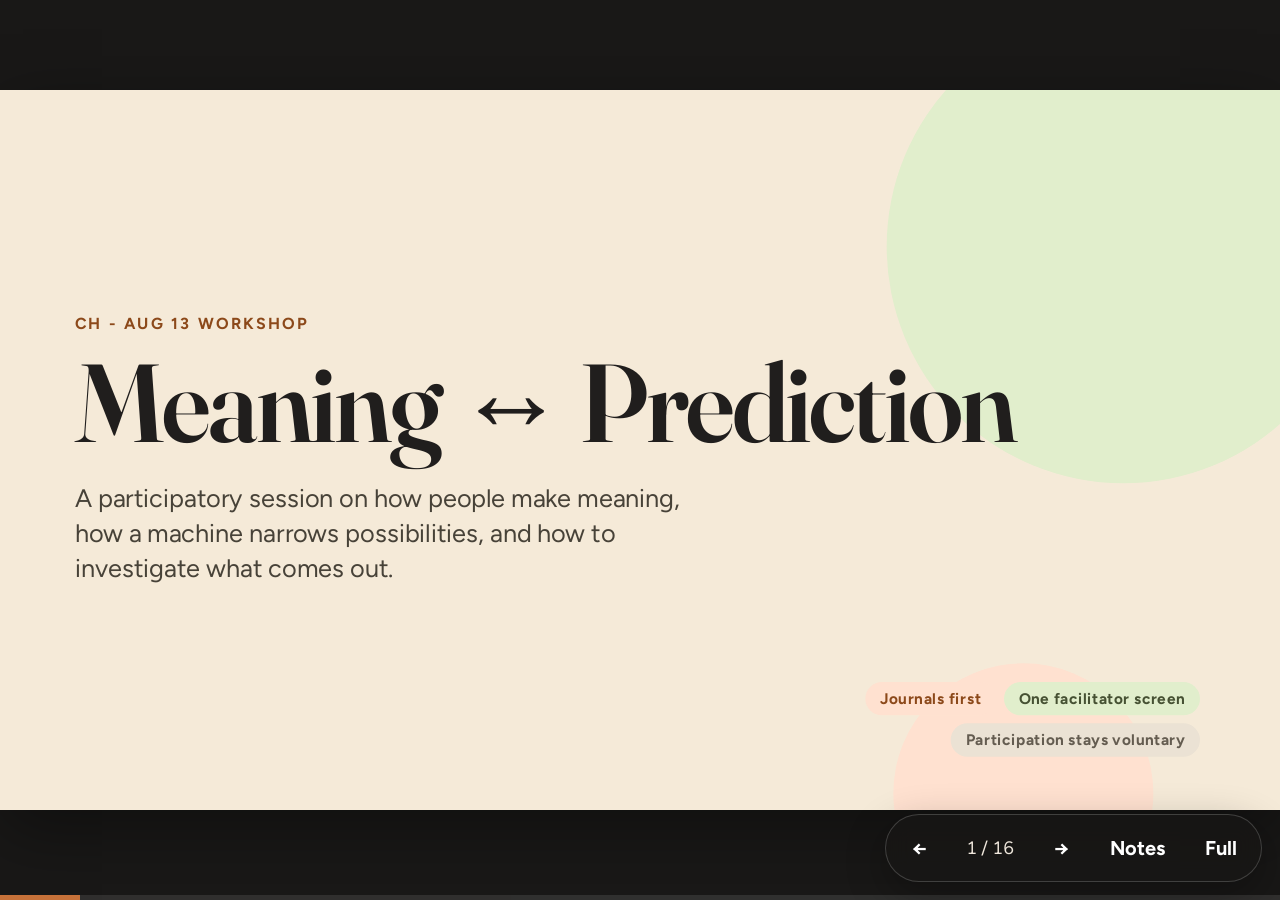
==== commit 33d9ec8a: "Add AI accounting afterword and safeguards" ====
--- a/meaning-prediction/index.html
+++ b/meaning-prediction/index.html
@@ -973,6 +973,48 @@
     .next-move b { color: var(--clay-dark); font-size: 17px; letter-spacing: .08em; text-transform: uppercase; }
     .next-move span { margin-top: 6px; font-size: 24px; font-weight: 700; line-height: 1.2; }
 
+    /* Slide 16: optional transparency afterword */
+    .impact-slide { flex-direction: column; padding: 50px 76px 48px; background: #f3ebdf; }
+    .impact-heading { display: flex; align-items: flex-end; justify-content: space-between; gap: 36px; margin-top: 10px; }
+    .impact-heading h2 { max-width: 1040px; font-size: 68px; line-height: .98; }
+    .impact-heading p { max-width: 520px; padding-bottom: 7px; color: var(--muted); font-size: 27px; font-weight: 700; line-height: 1.28; text-align: right; }
+    .impact-main { display: grid; grid-template-columns: 1.08fr .92fr; gap: 24px; margin-top: 22px; }
+    .impact-card { min-height: 455px; padding: 26px 30px 24px; }
+    .impact-card h3 { font-size: 34px; }
+    .impact-card-intro { margin-top: 7px; color: var(--muted); font-size: 18px; line-height: 1.32; }
+    .contribution-lens { margin-top: 17px; padding-top: 15px; border-top: 2px solid rgba(100, 92, 80, .19); }
+    .contribution-lens:first-of-type { margin-top: 15px; }
+    .lens-title { display: flex; align-items: baseline; justify-content: space-between; gap: 18px; }
+    .lens-title strong { font-size: 22px; }
+    .lens-title span { color: var(--muted); font-size: 16px; font-weight: 700; text-transform: uppercase; letter-spacing: .07em; }
+    .share-chips { display: grid; grid-template-columns: 1.15fr 1fr 1fr; gap: 8px; margin-top: 9px; }
+    .share-chip { padding: 9px 12px; border-radius: 14px; font-size: 17px; font-weight: 800; text-align: center; }
+    .share-chip.saber { background: var(--peach); color: var(--clay-dark); }
+    .share-chip.codex { background: var(--sage); color: #465133; }
+    .share-chip.claude { background: #e4d8e8; color: #594161; }
+    .human-effort { display: grid; grid-template-columns: auto 1fr; gap: 14px; align-items: center; margin-top: 17px; padding: 12px 16px; border-radius: 16px; background: var(--dark); color: #fff; }
+    .human-effort strong { color: #ffd2b7; font-family: "Fraunces", Georgia, serif; font-size: 29px; white-space: nowrap; }
+    .human-effort span { font-size: 17px; line-height: 1.26; }
+    .footprint-rows { display: grid; grid-template-columns: 1fr 1fr; gap: 10px; margin-top: 15px; }
+    .footprint-row { padding: 15px 17px; border-radius: 18px; background: #ebe3d7; }
+    .footprint-row.course { background: #e1eecc; }
+    .footprint-row b { display: block; color: var(--muted); font-size: 16px; letter-spacing: .06em; text-transform: uppercase; }
+    .footprint-row strong { display: block; margin-top: 5px; font-family: "Fraunces", Georgia, serif; font-size: 25px; line-height: 1.15; }
+    .footprint-row small { display: block; margin-top: 4px; color: var(--muted); font-size: 15px; line-height: 1.25; }
+    .unknown-total { margin-top: 11px; padding: 10px 14px; border-left: 6px solid var(--clay); border-radius: 11px; background: #fff3e9; font-size: 16px; font-weight: 700; line-height: 1.28; }
+    .impact-scale { display: grid; grid-template-columns: 175px repeat(3, 1fr); gap: 11px; align-items: stretch; margin-top: 15px; }
+    .scale-label { display: flex; flex-direction: column; justify-content: center; padding: 15px 18px; border-radius: 18px; background: var(--dark); color: #fff; }
+    .scale-label strong { color: #ffd2b7; font-family: "Fraunces", Georgia, serif; font-size: 24px; }
+    .scale-label span { margin-top: 4px; font-size: 14px; line-height: 1.25; }
+    .scale-card { padding: 13px 18px; border: 2px solid var(--line); border-radius: 18px; background: var(--paper); }
+    .scale-card b { display: block; color: var(--clay-dark); font-size: 16px; letter-spacing: .06em; text-transform: uppercase; }
+    .scale-card strong { display: block; margin-top: 4px; font-size: 20px; line-height: 1.22; }
+    .scale-card span { display: block; margin-top: 3px; color: var(--muted); font-size: 14px; line-height: 1.25; }
+    .safeguard-strip { display: grid; grid-template-columns: 150px 1fr; align-items: center; gap: 15px; margin-top: 12px; padding: 12px 18px; border: 2px solid #c9bba8; border-radius: 17px; background: #fffaf3; color: #4d463d; font-size: 17px; font-weight: 750; line-height: 1.27; }
+    .safeguard-strip strong { color: var(--clay-dark); font-size: 18px; }
+    .impact-footnote { margin-top: 8px; color: var(--muted); font-size: 14px; line-height: 1.25; }
+    .impact-footnote a { color: var(--clay-dark); font-weight: 800; }
+
     @media (prefers-reduced-motion: reduce) {
       *, *::before, *::after { scroll-behavior: auto !important; transition-duration: .01ms !important; animation-duration: .01ms !important; }
     }
@@ -1367,6 +1409,88 @@
           <div class="next-move"><b>Bring back</b><span>One observation or question</span></div>
         </div>
       </section>
+
+      <section class="slide impact-slide" data-label="AI accounting" data-notes="Optional transparency afterword. Slide 15 is the real close; stop there unless the room asks who made the lesson or what its AI use cost. Every environmental number is a scenario estimate, not provider telemetry. The workshop deck and Spring Gen AI class are separate scopes. The class midpoint models teacher preparation plus student use from de-identified aggregate activity totals only: 98 document submissions and 171 submitted media files. Its 0.8–81 kWh span is a scenario envelope, not a confidence interval; unknown video mix and retries dominate. No student work, names, grades, rosters, prompts, or accounts were opened or published for this estimate. U.S. and Bangladesh figures allocate national electricity across residents and provide scale only; they do not identify where computation ran. The water comparison is volume only because AI operational water consumption and municipal water withdrawal are different measures. External tools retain their own terms and data practices." aria-labelledby="slide-16-title">
+        <div class="eyebrow">Afterword · optional · estimated, not metered</div>
+        <div class="impact-heading">
+          <h2 id="slide-16-title">This deck is also evidence.</h2>
+          <p>Who made it—and what did it cost?</p>
+        </div>
+
+        <div class="impact-main">
+          <article class="card impact-card" aria-labelledby="originality-title">
+            <h3 id="originality-title">Originality has two answers</h3>
+            <p class="impact-card-intro">Ranges from two independent retrospective estimates—not telemetry or a score.</p>
+
+            <div class="contribution-lens">
+              <div class="lens-title"><strong>Direction + judgment</strong><span>Who chose and checked?</span></div>
+              <div class="share-chips" aria-label="Estimated direction and judgment contribution">
+                <span class="share-chip saber">Saber 65–75%</span>
+                <span class="share-chip codex">Codex 15–25%</span>
+                <span class="share-chip claude">Claude 8–15%</span>
+              </div>
+            </div>
+
+            <div class="contribution-lens">
+              <div class="lens-title"><strong>Literal words + code</strong><span>Who produced the surface?</span></div>
+              <div class="share-chips" aria-label="Estimated literal words and code contribution">
+                <span class="share-chip saber">Saber 5–10%</span>
+                <span class="share-chip codex">Codex 50–60%</span>
+                <span class="share-chip claude">Claude 35–45%</span>
+              </div>
+            </div>
+
+            <div class="human-effort">
+              <strong>≈4 active hours</strong>
+              <span>Saber’s direction, testing, correction, and final decisions inside a ≈6-hour build window.</span>
+            </div>
+          </article>
+
+          <article class="card impact-card" aria-labelledby="footprint-title">
+            <h3 id="footprint-title">Modeled AI footprint</h3>
+            <p class="impact-card-intro">Two separate scopes. Scenario estimates—not provider telemetry.</p>
+
+            <div class="footprint-rows">
+              <div class="footprint-row">
+                <b>This workshop deck</b>
+                <strong>≈1 kWh · 0.35 kg CO₂e · 3–4 L</strong>
+                <small>Range: 0.3–3 kWh · 0.1–12 L</small>
+              </div>
+              <div class="footprint-row course">
+                <b>Spring Gen AI class</b>
+                <strong>≈6 kWh · 2 kg CO₂e · 20 L</strong>
+                <small>Teacher preparation + modeled student use</small>
+              </div>
+            </div>
+            <p class="unknown-total"><strong>Class scenario span: 0.8–81 kWh · 0.3–28 kg · 3–280 L.</strong> Video mix and retries dominate; this is not a confidence interval.</p>
+          </article>
+        </div>
+
+        <div class="impact-scale" aria-label="Per-person national scale comparisons">
+          <div class="scale-label"><strong>For scale</strong><span>National averages per resident—not equivalent footprints.</span></div>
+          <div class="scale-card">
+            <b>Electricity</b>
+            <strong>U.S. 35 kWh/day · Bangladesh 1.7 kWh/day</strong>
+            <span>The deck’s ≈1 kWh equals about 41 U.S. minutes or 14½ Bangladesh hours.</span>
+          </div>
+          <div class="scale-card">
+            <b>Municipal water withdrawn</b>
+            <strong>U.S. 480 L/day · Bangladesh 58 L/day</strong>
+            <span>Deck water volume equals about 11 U.S. minutes or 1½ Bangladesh hours; AI consumption is a different metric.</span>
+          </div>
+          <div class="scale-card">
+            <b>Territorial CO₂</b>
+            <strong>U.S. 37 kg/day · Bangladesh 1.9 kg/day</strong>
+            <span>The deck’s ≈0.35 kg equals about 14 U.S. minutes or 4½ Bangladesh hours.</span>
+          </div>
+        </div>
+
+        <div class="safeguard-strip">
+          <strong>Safeguards used</strong>
+          <span>Only de-identified totals were used. No student work, names, grades, rosters, prompts, or accounts were opened or published. The deck stores no names, files, or images; reload clears room state. External tools set their own privacy terms.</span>
+        </div>
+        <p class="impact-footnote">Modeled with ≥3× uncertainty. <a href="./AI-accounting.md" target="_blank" rel="noopener noreferrer">Sources and method ↗</a> · Slide 15 remains the intended close.</p>
+      </section>
     </main>
 
     <aside id="notes-panel" aria-hidden="true" aria-label="Facilitator notes">
@@ -1376,7 +1500,7 @@
 
     <div id="deck-controls" aria-label="Presentation controls">
       <button type="button" id="prev-slide" aria-label="Previous slide">←</button>
-      <span id="slide-counter" aria-live="polite">1 / 15</span>
+      <span id="slide-counter" aria-live="polite">1 / 16</span>
       <button type="button" id="next-slide" aria-label="Next slide">→</button>
       <button type="button" id="notes-toggle" aria-label="Toggle facilitator notes" aria-controls="notes-panel" aria-pressed="false">Notes</button>
       <button type="button" id="fullscreen-toggle" aria-label="Toggle fullscreen" aria-pressed="false">Full</button>
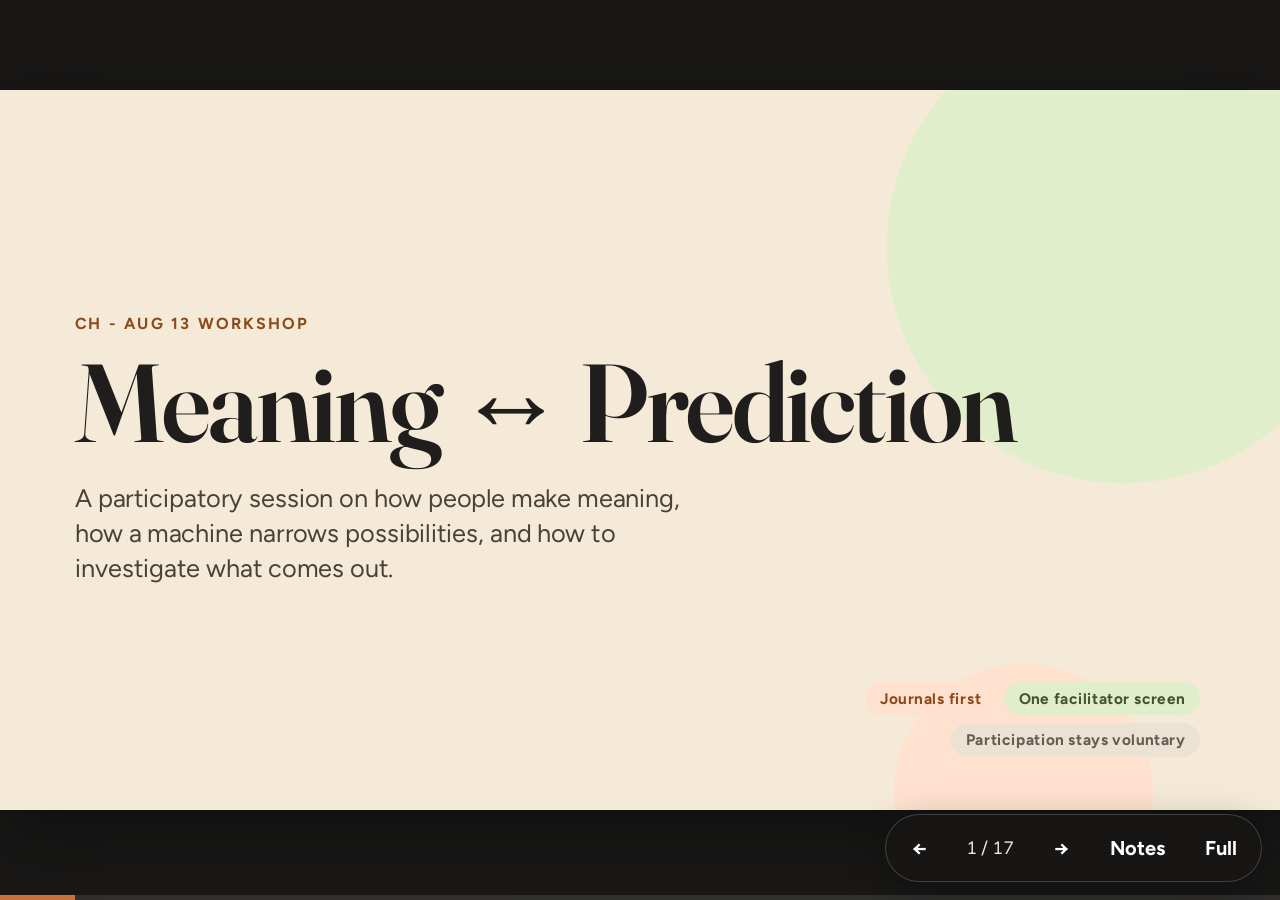
==== commit 43e38917: "Update Meaning ↔ Prediction deck" ====
--- a/meaning-prediction/index.html
+++ b/meaning-prediction/index.html
@@ -664,33 +664,42 @@
     .investigation-steps div { min-height: 96px; padding: 22px 24px; border: 3px dashed #c4b7a5; border-radius: 24px; font-size: 24px; line-height: 1.3; }
     .investigation-steps strong { margin-right: 8px; color: var(--clay); font-family: "Fraunces", Georgia, serif; font-size: 31px; }
 
-    /* Slide 13 */
-    .tally-slide { flex-direction: column; padding: 56px 82px; }
-    .tally-header { display: flex; align-items: flex-end; justify-content: space-between; gap: 30px; }
-    .pair-control { display: flex; align-items: center; gap: 16px; }
-    .pair-control strong { min-width: 170px; font-family: "Fraunces", Georgia, serif; font-size: 36px; text-align: right; }
-    .models-row { display: flex; align-items: center; gap: 12px; margin-top: 22px; flex-wrap: wrap; }
-    .models-row > span { margin-right: 4px; color: var(--muted); font-size: 21px; font-weight: 700; letter-spacing: .08em; text-transform: uppercase; }
-    .models-row .chip-button { padding: 11px 18px; font-size: 21px; }
-
-    #tally-rows { display: grid; gap: 14px; margin-top: 22px; }
-    .tally-row { padding: 18px 24px; border: 2px solid var(--line); border-radius: 26px; background: var(--paper); }
-    .tally-row-title { display: flex; align-items: baseline; justify-content: space-between; gap: 20px; margin-bottom: 12px; }
-    .tally-row-title strong { font-size: 27px; }
-    .delta { min-width: 120px; color: var(--muted); font-size: 21px; font-weight: 700; text-align: right; }
-    .tally-lines { display: grid; gap: 10px; }
-    .tally-line { display: grid; grid-template-columns: 46px 1fr 84px 50px 50px; gap: 12px; align-items: center; }
-    .ab-dot { display: flex; width: 42px; height: 42px; align-items: center; justify-content: center; border-radius: 50%; background: var(--clay); color: #fff; font-family: "Fraunces", Georgia, serif; font-size: 22px; }
-    .ab-dot.b { background: var(--olive); }
-    .tally-track { height: 26px; overflow: hidden; border-radius: 999px; background: #e6ddd0; }
-    .tally-fill { width: 0; height: 100%; border-radius: inherit; background: var(--clay); transition: width .2s ease; }
-    .tally-fill.b { background: var(--olive); }
-    .tally-value { font-family: "Fraunces", Georgia, serif; font-size: 25px; text-align: right; }
-    .tally-mini { width: 46px; height: 42px; border: 2px solid #bcb19f; border-radius: 50%; background: transparent; cursor: pointer; font-size: 23px; line-height: 1; }
-
-    .tally-footer { display: flex; align-items: center; justify-content: space-between; gap: 30px; margin-top: auto; padding-top: 18px; }
-    .tally-footer .display { font-size: 30px; line-height: 1.25; }
-    #tally-status { max-width: 560px; color: var(--muted); font-size: 20px; line-height: 1.35; text-align: right; }
+    /* Slide 14 */
+    .word-test-slide { flex-direction: column; padding: 48px 76px 42px; }
+    .word-test-header { display: grid; grid-template-columns: minmax(0, 1fr) auto; gap: 28px; align-items: end; }
+    .word-test-heading h2 { margin-top: 10px; font-size: 68px; line-height: 1; }
+    .word-test-heading p { max-width: 970px; margin-top: 10px; color: var(--muted); font-size: 20px; font-weight: 700; line-height: 1.3; }
+    .word-test-controls { display: grid; gap: 9px; justify-items: end; }
+    .word-test-control-row { display: flex; align-items: center; gap: 8px; }
+    .word-test-control-row > span { margin-right: 3px; color: var(--muted); font-size: 14px; font-weight: 800; letter-spacing: .08em; text-transform: uppercase; }
+    .word-test-control-row .chip-button { min-height: 43px; padding: 8px 14px; font-size: 17px; }
+    .word-test-control-row .chip-button[aria-pressed="true"] { border-color: #6f537b; background: #ded1e5; color: #45304e; }
+    .word-control-button[aria-pressed="true"] { border-color: var(--clay) !important; background: var(--peach) !important; color: var(--ink) !important; }
+    .word-test-lanes { display: grid; grid-template-rows: repeat(3, minmax(0, 1fr)); gap: 12px; min-height: 0; flex: 1; margin-top: 18px; }
+    .word-test-lane { display: grid; grid-template-columns: 180px minmax(0, .93fr) minmax(0, 1.07fr); gap: 16px; min-height: 0; padding: 14px 16px; border: 2px solid var(--line); border-radius: 22px; background: rgba(255, 255, 255, .74); }
+    .word-test-lane.edit { border-color: #b7c39b; background: rgba(214, 222, 190, .42); }
+    .word-test-lane.return { background: rgba(255, 255, 255, .52); }
+    .word-test-step { display: flex; min-width: 0; flex-direction: column; justify-content: center; padding-right: 12px; border-right: 2px solid rgba(100, 92, 80, .16); }
+    .word-test-step b { color: var(--clay-dark); font-size: 14px; letter-spacing: .08em; text-transform: uppercase; }
+    .word-test-step strong { margin-top: 4px; font-family: "Fraunces", Georgia, serif; font-size: 25px; line-height: 1.08; }
+    .word-test-step span { margin-top: 5px; color: var(--muted); font-size: 14px; font-weight: 700; line-height: 1.23; }
+    .word-test-prompt { display: flex; min-width: 0; flex-direction: column; justify-content: center; }
+    .word-test-prompt-label,
+    .word-test-outcome label { color: var(--muted); font-size: 14px; font-weight: 800; letter-spacing: .06em; text-transform: uppercase; }
+    .word-prompt-surface { display: flex; min-height: 70px; margin-top: 6px; align-items: center; padding: 12px 14px; border: 2px solid #d3c8b8; border-radius: 15px; background: #fff; font-size: 19px; font-weight: 700; line-height: 1.28; }
+    .word-edit-composer { display: flex; flex-wrap: wrap; gap: 5px; align-items: center; }
+    .word-edit-phrase { width: min(250px, 100%); height: 43px; padding: 7px 10px; border: 2px solid var(--olive); border-radius: 10px; background: #fafff2; color: var(--ink); font: inherit; font-size: 19px; font-weight: 800; }
+    .word-edit-meta { display: flex; align-items: center; justify-content: space-between; gap: 10px; margin-top: 6px; }
+    #word-edit-diff { min-width: 0; color: var(--muted); font-size: 14px; font-weight: 700; line-height: 1.2; }
+    #word-restore-control { flex: 0 0 auto; padding: 6px 11px; border: 2px solid #bcb19f; border-radius: 999px; background: transparent; cursor: pointer; color: var(--ink); font-size: 13px; font-weight: 800; }
+    .word-test-outcome { display: flex; min-width: 0; min-height: 0; flex-direction: column; }
+    .word-test-outcome textarea { width: 100%; min-height: 0; flex: 1; margin-top: 6px; padding: 11px 13px; border: 2px solid #b9ad9b; border-radius: 14px; background: #fff; color: var(--ink); font-size: 18px; line-height: 1.3; resize: none; }
+    .word-test-slide input:focus-visible,
+    .word-test-slide textarea:focus-visible,
+    .word-test-slide button:focus-visible { outline: 6px solid #2363d1; outline-offset: 3px; }
+    .word-test-footer { display: grid; grid-template-columns: 1.02fr .98fr; gap: 16px; align-items: stretch; margin-top: 13px; }
+    .word-test-claim { display: flex; align-items: center; padding: 14px 18px; border-radius: 18px; background: var(--dark); color: #fff; font-family: "Fraunces", Georgia, serif; font-size: 24px; line-height: 1.16; }
+    .word-test-guardrail { display: flex; align-items: center; padding: 12px 16px; border: 2px solid rgba(111, 83, 123, .22); border-radius: 18px; background: rgba(111, 83, 123, .08); color: var(--muted); font-size: 14px; font-weight: 700; line-height: 1.27; }
 
     /* Slide 14 */
     .close-slide { flex-direction: column; padding: 66px 96px; }
@@ -699,8 +708,7 @@
     .reflection-grid p { font-size: 29px; line-height: 1.35; }
     .room-findings { padding: 25px 34px; min-height: 220px; }
     .findings-content { display: grid; grid-template-columns: 1.05fr .95fr; gap: 30px; margin-top: 16px; }
-    #prediction-recap,
-    #tally-recap { font-size: 22px; line-height: 1.5; }
+    #prediction-recap { font-size: 22px; line-height: 1.5; }
     #prediction-recap .tag { margin: 0 8px 8px 0; min-height: 38px; padding: 5px 14px; font-size: 18px; }
     .closing-line { display: flex; align-items: flex-end; justify-content: space-between; gap: 30px; margin-top: auto; padding-top: 18px; }
     .closing-line .display { max-width: 30ch; font-size: 37px; line-height: 1.22; }
@@ -930,22 +938,6 @@
     .analysis-card .number { position: absolute; left: 36px; top: 34px; display: flex; width: 54px; height: 54px; align-items: center; justify-content: center; border-radius: 50%; background: var(--clay); color: #fff; font-family: "Fraunces", Georgia, serif; font-size: 29px; }
     .analysis-card h3 { font-size: 39px; }
     .analysis-card p { margin-top: 14px; color: var(--muted); font-size: 25px; line-height: 1.36; }
-
-    .tally-step { display: inline-flex; align-items: center; gap: 12px; color: var(--clay-dark); font-size: 21px; font-weight: 800; letter-spacing: .1em; text-transform: uppercase; }
-    .tally-step span { display: flex; width: 34px; height: 34px; align-items: center; justify-content: center; border-radius: 50%; background: var(--clay); color: #fff; font-family: "Fraunces", Georgia, serif; font-size: 19px; }
-    .tally-legend { display: flex; align-items: center; gap: 18px; color: var(--muted); font-size: 21px; }
-    .tally-legend strong { color: var(--ink); }
-    .tally-mini:disabled { cursor: not-allowed; opacity: .32; }
-    .tally-row.is-locked { opacity: .58; }
-    .pair-control strong { min-width: 360px; }
-    .tally-slide #tally-rows { gap: 22px; margin-top: 30px; }
-    .tally-slide .tally-row { padding: 26px 30px; }
-    .tally-slide .tally-row-title { align-items: baseline; justify-content: flex-start; margin-bottom: 18px; }
-    .tally-slide .tally-row-title strong { font-size: 31px; }
-    .tally-slide .tally-row-title span { color: var(--muted); font-size: 23px; font-weight: 700; }
-    .tally-meaning { margin-top: 18px; padding: 14px 20px; border-radius: 18px; background: rgba(111, 83, 123, .1); color: var(--muted); font-size: 21px; line-height: 1.32; }
-    .tally-meaning strong { color: #5c3f68; }
-    .tally-slide #tally-status { max-width: none; margin-top: 20px; text-align: left; }
 
     .close-slide.final-close { padding: 72px 100px; }
     .final-columns { display: grid; grid-template-columns: 1fr 1fr; gap: 30px; margin-top: 34px; flex: 1; }
@@ -973,46 +965,152 @@
     .next-move b { color: var(--clay-dark); font-size: 17px; letter-spacing: .08em; text-transform: uppercase; }
     .next-move span { margin-top: 6px; font-size: 24px; font-weight: 700; line-height: 1.2; }
 
-    /* Slide 16: optional transparency afterword */
-    .impact-slide { flex-direction: column; padding: 50px 76px 48px; background: #f3ebdf; }
-    .impact-heading { display: flex; align-items: flex-end; justify-content: space-between; gap: 36px; margin-top: 10px; }
-    .impact-heading h2 { max-width: 1040px; font-size: 68px; line-height: .98; }
-    .impact-heading p { max-width: 520px; padding-bottom: 7px; color: var(--muted); font-size: 27px; font-weight: 700; line-height: 1.28; text-align: right; }
-    .impact-main { display: grid; grid-template-columns: 1.08fr .92fr; gap: 24px; margin-top: 22px; }
-    .impact-card { min-height: 455px; padding: 26px 30px 24px; }
-    .impact-card h3 { font-size: 34px; }
-    .impact-card-intro { margin-top: 7px; color: var(--muted); font-size: 18px; line-height: 1.32; }
-    .contribution-lens { margin-top: 17px; padding-top: 15px; border-top: 2px solid rgba(100, 92, 80, .19); }
-    .contribution-lens:first-of-type { margin-top: 15px; }
-    .lens-title { display: flex; align-items: baseline; justify-content: space-between; gap: 18px; }
-    .lens-title strong { font-size: 22px; }
-    .lens-title span { color: var(--muted); font-size: 16px; font-weight: 700; text-transform: uppercase; letter-spacing: .07em; }
-    .share-chips { display: grid; grid-template-columns: 1.15fr 1fr 1fr; gap: 8px; margin-top: 9px; }
-    .share-chip { padding: 9px 12px; border-radius: 14px; font-size: 17px; font-weight: 800; text-align: center; }
-    .share-chip.saber { background: var(--peach); color: var(--clay-dark); }
-    .share-chip.codex { background: var(--sage); color: #465133; }
-    .share-chip.claude { background: #e4d8e8; color: #594161; }
-    .human-effort { display: grid; grid-template-columns: auto 1fr; gap: 14px; align-items: center; margin-top: 17px; padding: 12px 16px; border-radius: 16px; background: var(--dark); color: #fff; }
-    .human-effort strong { color: #ffd2b7; font-family: "Fraunces", Georgia, serif; font-size: 29px; white-space: nowrap; }
-    .human-effort span { font-size: 17px; line-height: 1.26; }
-    .footprint-rows { display: grid; grid-template-columns: 1fr 1fr; gap: 10px; margin-top: 15px; }
-    .footprint-row { padding: 15px 17px; border-radius: 18px; background: #ebe3d7; }
-    .footprint-row.course { background: #e1eecc; }
-    .footprint-row b { display: block; color: var(--muted); font-size: 16px; letter-spacing: .06em; text-transform: uppercase; }
-    .footprint-row strong { display: block; margin-top: 5px; font-family: "Fraunces", Georgia, serif; font-size: 25px; line-height: 1.15; }
-    .footprint-row small { display: block; margin-top: 4px; color: var(--muted); font-size: 15px; line-height: 1.25; }
-    .unknown-total { margin-top: 11px; padding: 10px 14px; border-left: 6px solid var(--clay); border-radius: 11px; background: #fff3e9; font-size: 16px; font-weight: 700; line-height: 1.28; }
-    .impact-scale { display: grid; grid-template-columns: 175px repeat(3, 1fr); gap: 11px; align-items: stretch; margin-top: 15px; }
-    .scale-label { display: flex; flex-direction: column; justify-content: center; padding: 15px 18px; border-radius: 18px; background: var(--dark); color: #fff; }
-    .scale-label strong { color: #ffd2b7; font-family: "Fraunces", Georgia, serif; font-size: 24px; }
-    .scale-label span { margin-top: 4px; font-size: 14px; line-height: 1.25; }
-    .scale-card { padding: 13px 18px; border: 2px solid var(--line); border-radius: 18px; background: var(--paper); }
-    .scale-card b { display: block; color: var(--clay-dark); font-size: 16px; letter-spacing: .06em; text-transform: uppercase; }
-    .scale-card strong { display: block; margin-top: 4px; font-size: 20px; line-height: 1.22; }
-    .scale-card span { display: block; margin-top: 3px; color: var(--muted); font-size: 14px; line-height: 1.25; }
-    .safeguard-strip { display: grid; grid-template-columns: 150px 1fr; align-items: center; gap: 15px; margin-top: 12px; padding: 12px 18px; border: 2px solid #c9bba8; border-radius: 17px; background: #fffaf3; color: #4d463d; font-size: 17px; font-weight: 750; line-height: 1.27; }
-    .safeguard-strip strong { color: var(--clay-dark); font-size: 18px; }
-    .impact-footnote { margin-top: 8px; color: var(--muted); font-size: 14px; line-height: 1.25; }
+    /* Slide 16: optional feedback */
+    .feedback-slide { flex-direction: column; padding: 58px 84px 54px; background: #f3eadc; }
+    .feedback-heading { display: flex; align-items: flex-end; justify-content: space-between; gap: 42px; margin-top: 12px; }
+    .feedback-heading h2 { font-size: 72px; }
+    .feedback-heading p { max-width: 570px; padding-bottom: 4px; color: var(--muted); font-size: 25px; line-height: 1.34; text-align: right; }
+    .feedback-form { display: flex; min-height: 0; flex: 1; flex-direction: column; margin-top: 22px; }
+    .feedback-grid { display: grid; grid-template-columns: 1fr 1.03fr; grid-template-rows: auto minmax(0, 1fr); grid-template-areas: "carry useful" "improve improve"; gap: 18px 22px; min-height: 0; flex: 1; }
+    .feedback-question { display: flex; min-width: 0; min-height: 0; flex-direction: column; padding: 20px 24px; border: 2px solid var(--line); border-radius: 28px; background: var(--paper); }
+    .feedback-question--carry { grid-area: carry; }
+    .feedback-question--useful { grid-area: useful; }
+    .feedback-question--improve { grid-area: improve; }
+    .feedback-question fieldset { display: flex; min-width: 0; min-height: 0; flex: 1; flex-direction: column; margin: 0; padding: 0; border: 0; }
+    .feedback-question legend,
+    .feedback-question > label { display: block; width: 100%; font-size: 24px; font-weight: 800; line-height: 1.25; }
+    .feedback-question-number { display: inline-flex; width: 34px; height: 34px; margin-right: 10px; align-items: center; justify-content: center; border-radius: 50%; background: var(--clay); color: #fff; font-family: "Fraunces", Georgia, serif; font-size: 20px; vertical-align: middle; }
+    .feedback-required { color: var(--clay-dark); font-size: 17px; font-weight: 800; }
+    .feedback-question input[type="text"],
+    .feedback-question textarea {
+      width: 100%;
+      margin-top: 14px;
+      padding: 15px 18px;
+      border: 2px solid #b9ad9b;
+      border-radius: 16px;
+      background: #fff;
+      color: var(--ink);
+      font-size: 20px;
+      line-height: 1.35;
+      resize: none;
+    }
+    #feedback-carry { height: 72px; }
+    #feedback-improve { min-height: 190px; flex: 1; font-size: 22px; }
+    .feedback-help { margin-top: 9px; color: var(--muted); font-size: 17px; line-height: 1.3; }
+    .feedback-choices { display: grid; grid-template-columns: repeat(6, minmax(0, 1fr)); gap: 10px 12px; min-height: 0; flex: 1; margin-top: 13px; }
+    .feedback-choice { display: grid; grid-template-columns: 28px 1fr; gap: 11px; align-items: center; min-height: 54px; padding: 9px 14px; border: 2px solid #d3c8b8; border-radius: 14px; background: #fff; }
+    .feedback-choice input[type="radio"] { width: 24px; height: 24px; margin: 0; accent-color: var(--clay); }
+    .feedback-choice label { cursor: pointer; font-size: 20px; font-weight: 700; }
+    .feedback-choice--arc { grid-column: span 2; min-height: 92px; align-items: start; padding: 11px 13px 10px; border-top-width: 6px; }
+    .feedback-choice--arc input[type="radio"] { margin-top: 22px; }
+    .feedback-choice--arc label { font-size: 18px; line-height: 1.18; }
+    .feedback-choice-part { display: block; margin-bottom: 7px; font-size: 14px; font-weight: 900; letter-spacing: .045em; line-height: 1.12; text-transform: uppercase; }
+    .feedback-choice-part small { display: block; margin-top: 3px; color: var(--muted); font-size: 13px; font-weight: 800; letter-spacing: .02em; text-transform: none; }
+    .feedback-choice--meaning { border-top-color: var(--clay); }
+    .feedback-choice--meaning .feedback-choice-part { color: var(--clay-dark); }
+    .feedback-choice--prediction { border-top-color: var(--olive); }
+    .feedback-choice--prediction .feedback-choice-part { color: #5f7048; }
+    .feedback-choice--investigation { border-top-color: #6f537b; }
+    .feedback-choice--investigation .feedback-choice-part { color: #5c3f68; }
+    .feedback-choice--deciding { grid-column: span 2; }
+    .feedback-choice.other { grid-column: span 4; grid-template-columns: 28px auto 1fr; }
+    .feedback-choice.other input[type="text"] { height: 42px; margin: 0; padding: 8px 12px; border-radius: 11px; font-size: 18px; }
+    .feedback-slide input:focus-visible,
+    .feedback-slide textarea:focus-visible,
+    .feedback-slide button:focus-visible,
+    .feedback-slide a:focus-visible { outline: 7px solid #2363d1; outline-offset: 3px; }
+    .feedback-footer { display: grid; grid-template-columns: minmax(0, 1fr) auto 330px; gap: 20px; align-items: center; margin-top: 18px; padding: 16px 20px; border-radius: 22px; background: var(--dark); color: #fff; }
+    .feedback-privacy { font-size: 17px; line-height: 1.34; }
+    .feedback-privacy strong { color: #ffd2b7; }
+    .feedback-actions { display: flex; align-items: center; gap: 14px; }
+    .feedback-actions .primary { min-width: 172px; padding: 14px 24px; font-size: 20px; }
+    .feedback-actions .primary:disabled { cursor: wait; opacity: .65; }
+    .feedback-fallback { color: #fff; font-size: 17px; font-weight: 800; white-space: nowrap; }
+    .feedback-accounting-route { min-width: 0; padding: 2px 0 2px 20px; border: 0; border-left: 2px solid rgba(255, 255, 255, .18); border-radius: 0; background: transparent; color: #fff; cursor: pointer; text-align: left; }
+    .feedback-accounting-route span { display: block; color: #ffd2b7; font-size: 14px; font-weight: 900; letter-spacing: .055em; text-transform: uppercase; }
+    .feedback-accounting-route strong { display: block; margin-top: 4px; font-size: 18px; font-weight: 850; line-height: 1.12; }
+    .feedback-accounting-route small { display: block; margin-top: 4px; color: #d8d0c4; font-size: 14px; font-weight: 700; line-height: 1.15; }
+    #feedback-status { min-height: 24px; margin-top: 9px; color: #4d463d; font-size: 17px; line-height: 1.3; }
+
+    /* Slide 17: final transparency note */
+    .impact-slide { --metric-accent: #c67139; --metric-wash: rgba(198, 113, 57, .1); position: relative; flex-direction: column; padding: 46px 72px 38px; background: #f3ebdf; }
+    .impact-slide[data-impact-metric="carbon"] { --metric-accent: #76557d; --metric-wash: rgba(118, 85, 125, .11); }
+    .impact-slide[data-impact-metric="water"] { --metric-accent: #377f91; --metric-wash: rgba(55, 127, 145, .11); }
+    .impact-slide::before,
+    .impact-slide::after { content: ""; position: absolute; border: 3px solid var(--metric-wash); border-radius: 50%; pointer-events: none; transition: border-color .25s ease; }
+    .impact-slide::before { right: -138px; top: -170px; width: 470px; height: 470px; }
+    .impact-slide::after { right: -65px; top: -97px; width: 324px; height: 324px; }
+    .impact-heading { position: relative; z-index: 1; display: flex; align-items: flex-end; justify-content: space-between; gap: 40px; margin-top: 8px; }
+    .impact-heading h2 { max-width: 1020px; font-size: 70px; line-height: .96; }
+    .impact-heading p { max-width: 650px; padding-bottom: 4px; color: var(--muted); font-size: 25px; font-weight: 700; line-height: 1.24; text-align: right; }
+    .impact-main { position: relative; z-index: 1; display: grid; grid-template-columns: .88fr 1.12fr; gap: 38px; min-height: 0; flex: 1; margin-top: 22px; }
+    .impact-panel { min-width: 0; padding-top: 20px; border-top: 3px solid rgba(100, 92, 80, .24); }
+    .impact-panel + .impact-panel { padding-left: 36px; border-left: 2px solid rgba(100, 92, 80, .2); }
+    .impact-panel h3 { font-size: 34px; }
+    .impact-panel-intro { margin-top: 6px; color: var(--muted); font-size: 17px; font-weight: 650; line-height: 1.3; }
+    .contribution-plot { margin-top: 25px; }
+    .contribution-plot + .contribution-plot { margin-top: 30px; padding-top: 25px; border-top: 2px solid rgba(100, 92, 80, .16); }
+    .contribution-plot h4 { margin: 0; font-size: 23px; line-height: 1.2; }
+    .contribution-row { display: grid; grid-template-columns: 98px 1fr 82px; gap: 14px; align-items: center; margin-top: 15px; }
+    .contribution-row > strong { font-size: 18px; }
+    .contribution-value { font-size: 18px; font-weight: 800; text-align: right; white-space: nowrap; }
+    .share-range { position: relative; height: 22px; }
+    .share-range::before { content: ""; position: absolute; left: 0; right: 0; top: 10px; height: 3px; background: #cfc3b1; }
+    .share-range::after { content: ""; position: absolute; inset: 4px 0 auto; height: 14px; background-image: repeating-linear-gradient(to right, transparent 0, transparent calc(25% - 1px), rgba(100, 92, 80, .2) calc(25% - 1px), rgba(100, 92, 80, .2) 25%); pointer-events: none; }
+    .range-band { position: absolute; top: 6px; left: var(--range-left); width: var(--range-width); height: 10px; border-radius: 999px; background: var(--range-color); z-index: 1; }
+    .range-band::before,
+    .range-band::after { content: ""; position: absolute; top: 50%; width: 15px; height: 15px; border: 3px solid #f3ebdf; border-radius: 50%; background: var(--range-color); transform: translateY(-50%); }
+    .range-band::before { left: -7px; }
+    .range-band::after { right: -7px; }
+    .contribution-axis { display: grid; grid-template-columns: 98px 1fr 82px; gap: 14px; margin-top: 8px; }
+    .contribution-axis div { display: flex; justify-content: space-between; color: var(--muted); font-size: 14px; font-weight: 700; }
+    .human-effort { display: grid; grid-template-columns: auto 1fr; gap: 16px; align-items: center; margin-top: 30px; padding: 17px 18px; border-radius: 18px; background: var(--dark); color: #fff; }
+    .human-effort strong { color: #ffd2b7; font-family: "Fraunces", Georgia, serif; font-size: 31px; white-space: nowrap; }
+    .human-effort span { font-size: 17px; line-height: 1.25; }
+    .contribution-note { margin-top: 14px; color: var(--muted); font-size: 15px; font-weight: 700; line-height: 1.25; }
+    .metric-toolbar { display: flex; align-items: flex-start; justify-content: space-between; gap: 18px; }
+    .metric-toolbar-copy { min-width: 0; }
+    .impact-metric-tabs { display: inline-flex; flex: none; gap: 5px; padding: 5px; border: 2px solid rgba(100, 92, 80, .18); border-radius: 999px; background: rgba(255, 255, 255, .45); }
+    .impact-metric-tab { min-width: 88px; padding: 10px 17px; border: 0; border-radius: 999px; background: transparent; color: var(--dark); font-size: 17px; font-weight: 850; line-height: 1; box-shadow: none; transition: color .2s ease, background .2s ease, transform .2s ease; }
+    .impact-metric-tab[aria-selected="true"] { background: var(--metric-accent); color: #fff; }
+    .impact-metric-tab:focus-visible { outline: 4px solid rgba(46, 43, 37, .28); outline-offset: 3px; }
+    .impact-metric-panel { margin-top: 12px; }
+    .metric-group-labels { display: grid; grid-template-columns: 1fr 1fr; gap: 22px; margin-bottom: 3px; }
+    .metric-group-labels span { padding-bottom: 5px; border-bottom: 2px solid rgba(100, 92, 80, .16); color: var(--muted); font-size: 13px; font-weight: 850; letter-spacing: .04em; text-align: center; text-transform: uppercase; }
+    .metric-bubbles { position: relative; display: grid; grid-template-columns: repeat(4, minmax(0, 1fr)); align-items: end; min-height: 390px; }
+    .metric-bubbles::after { content: ""; position: absolute; top: 4px; bottom: 4px; left: 50%; width: 2px; background: rgba(100, 92, 80, .13); pointer-events: none; }
+    .metric-entity { display: grid; grid-template-rows: 302px auto auto auto; min-width: 0; align-items: end; justify-items: center; padding: 0 5px; text-align: center; }
+    .metric-circle-slot { display: flex; width: 100%; height: 302px; align-items: flex-end; justify-content: center; }
+    .metric-entity:nth-child(2) { transform: translateX(-9px); }
+    .metric-entity:nth-child(3) { transform: translateX(9px); }
+    .metric-circle { display: flex; width: var(--diameter, 80px); height: var(--diameter, 80px); flex: none; align-items: center; justify-content: center; border: 4px solid rgba(46, 43, 37, .15); border-radius: 50%; box-shadow: inset 0 0 0 8px rgba(255, 255, 255, .25), 0 7px 18px rgba(76, 63, 48, .08); transition: width .32s ease, height .32s ease, background .25s ease; }
+    .metric-entity[data-impact-entity="deck"] .metric-circle { background: #e5aa82; }
+    .metric-entity[data-impact-entity="class"] .metric-circle { background: #c8d4ac; }
+    .metric-entity[data-impact-entity="us"] .metric-circle { background: #ad9abd; }
+    .metric-entity[data-impact-entity="bangladesh"] .metric-circle { background: #91c2cd; }
+    .metric-circle-note { display: none; max-width: 112px; color: #3e3345; font-size: 14px; font-weight: 900; letter-spacing: .08em; line-height: 1.08; text-align: center; text-transform: uppercase; }
+    .metric-circle-note small { display: block; margin-top: 6px; font-size: 11px; font-weight: 800; letter-spacing: .02em; line-height: 1.12; text-transform: none; }
+    .metric-entity.is-scale-anchor .metric-circle-note { display: block; }
+    .metric-value { margin-top: 7px; color: var(--metric-accent); font-family: "Fraunces", Georgia, serif; font-size: 25px; font-weight: 800; line-height: 1; white-space: nowrap; }
+    .metric-entity-name { margin-top: 6px; font-size: 17px; font-weight: 850; line-height: 1.08; }
+    .metric-entity-detail { margin-top: 3px; color: var(--muted); font-size: 13px; font-weight: 750; line-height: 1.1; }
+    .metric-range-strip { display: grid; grid-template-columns: 150px 1fr 1fr; gap: 8px; align-items: stretch; margin-top: 10px; }
+    .metric-range-strip > strong,
+    .metric-range-value { display: flex; align-items: center; min-height: 46px; padding: 8px 11px; border-radius: 12px; }
+    .metric-range-strip > strong { background: var(--dark); color: #fff; font-size: 14px; line-height: 1.1; }
+    .metric-range-value { background: rgba(255, 255, 255, .52); color: var(--muted); font-size: 13px; font-weight: 800; line-height: 1.15; }
+    .metric-range-value b { margin-right: 5px; color: var(--dark); }
+    .metric-boundary { margin-top: 8px; color: var(--muted); font-size: 13px; font-weight: 700; line-height: 1.23; }
+    .metric-boundary strong { color: var(--metric-accent); }
+    .safeguard-strip { position: relative; z-index: 1; display: grid; grid-template-columns: 350px 1fr; align-items: stretch; gap: 22px; min-height: 132px; margin-top: 12px; padding: 18px 22px; border-radius: 20px; background: var(--dark); color: #fff; }
+    .safeguard-heading { display: flex; flex-direction: column; justify-content: center; padding-right: 22px; border-right: 2px solid rgba(255, 255, 255, .16); }
+    .safeguard-heading strong { color: #ffd2b7; font-size: 17px; letter-spacing: .04em; text-transform: uppercase; }
+    .safeguard-heading span { margin-top: 7px; font-family: "Fraunces", Georgia, serif; font-size: 20px; font-weight: 700; line-height: 1.16; }
+    .safeguard-practices { display: grid; grid-template-columns: 1.45fr .82fr 1.08fr; gap: 20px; align-items: center; }
+    .safeguard-practice { min-width: 0; padding-left: 18px; border-left: 2px solid rgba(255, 255, 255, .12); font-size: 15px; font-weight: 700; line-height: 1.26; }
+    .safeguard-practice:first-child { padding-left: 0; border-left: 0; }
+    .safeguard-practice b { display: block; margin-bottom: 5px; color: #ffd2b7; font-size: 14px; font-weight: 900; letter-spacing: .07em; text-transform: uppercase; }
+    .impact-footnote { position: relative; z-index: 1; margin-top: 7px; color: var(--muted); font-size: 13px; line-height: 1.25; }
     .impact-footnote a { color: var(--clay-dark); font-weight: 800; }
 
     @media (prefers-reduced-motion: reduce) {
@@ -1323,7 +1421,7 @@
         <div class="output-bridge"><strong>Prompts leave gaps.</strong> Systems fill them. Next: change one phrase.</div>
       </section>
 
-      <section class="slide generation-slide part-three" data-label="Part Three A-B generation" data-notes="Part Three has three visible moves: Make, Compare, Count. This is Make and the laptop-opening cue. Choose Prompt set 1 for addressing versus listening, or Prompt set 2 for a classroom designed for instruction versus collaboration. The tally on Slide 14 follows the selected set and resets if the set changes. One willing person per table can generate; observing, recording, questioning, or declining remain full participation. Use the same familiar image tool for A and B, change only the highlighted phrase, and keep both visible. No images or participant data are sent to this deck. The comparison is exploratory, not a controlled experiment." aria-labelledby="slide-12-title">
+      <section class="slide generation-slide part-three" data-label="Part Three A-B generation" data-notes="Part Three has three visible moves: Make, Compare, Test. This is Make and the laptop-opening cue. Choose Prompt set 1 for addressing versus listening, or Prompt set 2 for a classroom designed for instruction versus collaboration. Slide 14 follows the selected set and clears its local run descriptions if the set changes. One willing person per table can generate; observing, recording, questioning, or declining remain full participation. Use the same familiar image tool for A and B, change only the highlighted phrase, and keep both visible. No images or participant data are sent to this deck. The comparison is exploratory, not a controlled experiment." aria-labelledby="slide-12-title">
         <div class="eyebrow">Part three · 1 of 3 · Make</div>
         <h2 id="slide-12-title" style="margin-top:20px;font-size:78px;">Make A and B in the same tool</h2>
         <div class="prompt-set-tabs" role="group" aria-label="Choose an A B prompt set">
@@ -1348,37 +1446,81 @@
         <p class="small" style="margin-top:16px;color:var(--muted);"><strong>Exploratory—not a controlled experiment:</strong> cross-tool and model variation, settings, and randomness may also affect the result. Use these generic prompts; enter no private school or student information.</p>
       </section>
 
-      <section class="slide analysis-slide part-three" data-label="Part Three comparison" data-notes="This is Compare. Give tables a short observation round after both images are visible. Move through three questions: name what changed in the prompt and image; identify the familiar pose, object, or arrangement used to make the abstract idea visible; then name what a still image cannot establish and propose a next test. Keep claims at the level of observable evidence. Do not infer identity traits or intent. Collect two or three next-test ideas aloud so participants originate the next inquiry rather than only executing this one." aria-labelledby="slide-13-title">
+      <section class="slide analysis-slide part-three" data-label="Part Three comparison" data-notes="This is Compare. Give tables a short observation round after both images are visible. Move through three questions: name the prompt phrase and visible differences; identify the familiar pose, object, or arrangement used to make the abstract idea visible; then propose one word, phrase, or repetition to test next. Keep claims at the level of observable evidence. Do not infer identity traits, intent, or a cause. Collect two or three next-test ideas aloud, choose one with the room, and carry it to Slide 14." aria-labelledby="slide-13-title">
         <div class="eyebrow">Part three · 2 of 3 · Compare</div>
         <h2 id="slide-13-title" style="margin-top:22px;font-size:78px;">Compare A and B</h2>
         <div class="analysis-grid">
           <div class="card peach analysis-card"><span class="number">1</span><h3>What changed?</h3><p>Name the prompt phrase. Point to what moved—or stayed—in the image.</p></div>
           <div class="card sage analysis-card"><span class="number">2</span><h3>What visual shortcut?</h3><p>Which pose, object, or arrangement makes the idea visible?</p></div>
-          <div class="card dark analysis-card"><span class="number" style="background:var(--olive);">3</span><h3>What can’t it show?</h3><p style="color:#d8d0c4;">Name a limit and a next test. We’ll hear two or three ideas.</p></div>
+          <div class="card dark analysis-card"><span class="number" style="background:var(--olive);">3</span><h3>What should we test?</h3><p style="color:#d8d0c4;">Propose one word, phrase, or repetition. We’ll choose one together.</p></div>
         </div>
       </section>
 
-      <section class="slide tally-slide part-three" data-label="Room tally" data-notes="This is Count. Tables report aloud; this page receives no images. First enter the number of tables with both A and B. Then count two prompt-specific, visible arrangements that may serve as shorthand for the abstract prompt language. For the leader pair, count front-or-solo and within-the-group setups. For the classroom pair, count front-facing and peer-group setups. Count only a clear match and skip unsure cases. The A and B labels and cues follow the prompt set selected on Slide 12. Each count is capped at the number of tables reporting. These are hypotheses about familiar visual patterns, not what a model believes and not proof that listening, instruction, or collaboration occurred." aria-labelledby="slide-14-title">
-        <div class="eyebrow">Part three · 3 of 3 · Count</div>
-        <div class="tally-header">
-          <div>
-            <div class="tally-step"><span>1</span> Count completed pairs</div>
-            <h2 id="slide-14-title" style="margin-top:16px;font-size:68px;">What visual shorthand appeared?</h2>
-          </div>
-          <div class="pair-control" aria-label="Tables reporting both prompt images">
-            <strong>Tables with A + B: <span id="pairs-value">0</span></strong>
-            <button type="button" class="round-button" data-pairs="-1" aria-label="Decrease tables reporting both images">−</button>
-            <button type="button" class="round-button filled" data-pairs="1" aria-label="Increase tables reporting both images">+</button>
-          </div>
-        </div>
-        <div style="display:flex;align-items:center;justify-content:space-between;gap:30px;margin-top:34px;">
-          <div class="tally-step"><span>2</span> Count each visible shortcut</div>
-          <div class="tally-legend"><strong>A</strong> <span id="tally-a-label">addressing</span> <span>·</span> <strong>B</strong> <span id="tally-b-label">listening to</span></div>
-        </div>
-        <div id="tally-feature-description" class="sr-only">Leader-prompt tally features: front or solo setup; within-the-group setup.</div>
-        <div id="tally-rows" aria-label="Room observation tally"></div>
-        <p class="tally-meaning"><strong>A visual shortcut is not the relationship itself.</strong> A still image cannot show whether listening, instruction, or collaboration is actually happening.</p>
-        <p id="tally-status" role="status" aria-live="polite">First add the number of tables with both A and B. Then the two shortcut counts will unlock.</p>
+      <section class="slide word-test-slide part-three" data-label="Word-to-outcome test" data-notes="This is Test. Use the prompt set selected on Slide 12, then choose Prompt A or B as the control. Keep the tool and settings fixed. First run the exact control prompt three times and describe what recurred or varied. Second, edit only the highlighted phrase and describe the edited image. Third, return to the original control wording and describe one more image. The three text fields store room-authored descriptions only in this page and clear on reload; enter no names or private information. Do not turn these observations into an automatic same/different, default, or causal verdict. A repeat or return run cannot isolate wording from sampling, settings, the tool, or the model." aria-labelledby="slide-14-title">
+        <div class="eyebrow">Part three · 3 of 3 · Test</div>
+        <div class="word-test-header">
+          <div class="word-test-heading">
+            <h2 id="slide-14-title">What did the word actually control?</h2>
+            <p>Keep the tool and settings fixed. Repeat one prompt, edit one phrase, then return to the control. Describe before explaining.</p>
+          </div>
+          <div class="word-test-controls" aria-label="Prompt test controls">
+            <div class="word-test-control-row" role="group" aria-label="Choose the prompt set to test">
+              <span>Prompt set</span>
+              <button type="button" class="chip-button word-test-set-button" data-prompt-set="leader" aria-pressed="true">1 · leader</button>
+              <button type="button" class="chip-button word-test-set-button" data-prompt-set="classroom" aria-pressed="false">2 · classroom</button>
+            </div>
+            <div class="word-test-control-row" role="group" aria-label="Choose Prompt A or Prompt B as the control">
+              <span>Use as control</span>
+              <button type="button" class="chip-button word-control-button" data-control-side="a" aria-pressed="false">A · addressing</button>
+              <button type="button" class="chip-button word-control-button" data-control-side="b" aria-pressed="true">B · listening to</button>
+            </div>
+          </div>
+        </div>
+
+        <div class="word-test-lanes">
+          <article class="word-test-lane repeat">
+            <div class="word-test-step"><b>Round 1 · Repeat</b><strong>Same prompt ×3</strong><span>Look for recurrence and variation.</span></div>
+            <div class="word-test-prompt">
+              <span class="word-test-prompt-label">Control prompt · unchanged</span>
+              <p id="word-repeat-prompt" class="word-prompt-surface">Create an image of a school leader listening to the community.</p>
+            </div>
+            <div class="word-test-outcome">
+              <label for="word-repeat-outcome">How did the room describe the three images?</label>
+              <textarea id="word-repeat-outcome" maxlength="360" autocomplete="off" placeholder="What recurred? What varied? Use the room’s words."></textarea>
+            </div>
+          </article>
+
+          <article class="word-test-lane edit">
+            <div class="word-test-step"><b>Round 2 · Specify</b><strong>Edit one phrase</strong><span>Change only the highlighted words.</span></div>
+            <div class="word-test-prompt">
+              <label class="word-test-prompt-label" for="word-edit-phrase">Prompt to test</label>
+              <div class="word-prompt-surface word-edit-composer"><span id="word-edit-prefix">Create an image of a school leader </span><input id="word-edit-phrase" class="word-edit-phrase" type="text" maxlength="90" autocomplete="off" value="listening to" aria-describedby="word-edit-diff"><span id="word-edit-suffix"> the community.</span></div>
+              <div class="word-edit-meta"><span id="word-edit-diff">No prompt edit yet.</span><button id="word-restore-control" type="button">Restore control</button></div>
+            </div>
+            <div class="word-test-outcome">
+              <label for="word-edit-outcome">How did the room describe the edited image?</label>
+              <textarea id="word-edit-outcome" maxlength="360" autocomplete="off" placeholder="Describe what was visible. Do not explain why."></textarea>
+            </div>
+          </article>
+
+          <article class="word-test-lane return">
+            <div class="word-test-step"><b>Round 3 · Return</b><strong>Use the control again</strong><span>Run once more before making a claim.</span></div>
+            <div class="word-test-prompt">
+              <span class="word-test-prompt-label">Control prompt · original wording</span>
+              <p id="word-return-prompt" class="word-prompt-surface">Create an image of a school leader listening to the community.</p>
+            </div>
+            <div class="word-test-outcome">
+              <label for="word-return-outcome">How did the room describe the return image?</label>
+              <textarea id="word-return-outcome" maxlength="360" autocomplete="off" placeholder="Describe what was visible after the added words were removed."></textarea>
+            </div>
+          </article>
+        </div>
+
+        <div class="word-test-footer">
+          <p class="word-test-claim">Everything you didn’t specify was still decided by something. That something wasn’t you.</p>
+          <p class="word-test-guardrail"><strong>Describe, don’t diagnose.</strong>&nbsp; These are this room’s observations—not proof that a word caused an outcome. One run cannot isolate wording from sampling, settings, the tool, or the model. Text stays in this page and clears on reload; enter no names or private information.</p>
+        </div>
+        <p id="word-test-status" class="sr-only" role="status" aria-live="polite">Prompt set 1 is selected. Prompt B is the control. The three outcome fields are empty.</p>
       </section>
 
       <section class="slide close-slide final-close" data-label="Close" data-notes="Return to journals. Read the three short Today statements aloud. Invite each person to choose one Keep asking question. Then name the optional path forward: visit Saber and Danny’s class, try one small comparison, and bring back one observation or question. These are invitations, not requirements. Close on inquiry habits rather than adoption: make context visible, notice what the system contributes, and verify or test what matters." aria-labelledby="slide-15-title">
@@ -1410,87 +1552,189 @@
         </div>
       </section>
 
-      <section class="slide impact-slide" data-label="AI accounting" data-notes="Optional transparency afterword. Slide 15 is the real close; stop there unless the room asks who made the lesson or what its AI use cost. Every environmental number is a scenario estimate, not provider telemetry. The workshop deck and Spring Gen AI class are separate scopes. The class midpoint models teacher preparation plus student use from de-identified aggregate activity totals only: 98 document submissions and 171 submitted media files. Its 0.8–81 kWh span is a scenario envelope, not a confidence interval; unknown video mix and retries dominate. No student work, names, grades, rosters, prompts, or accounts were opened or published for this estimate. U.S. and Bangladesh figures allocate national electricity across residents and provide scale only; they do not identify where computation ran. The water comparison is volume only because AI operational water consumption and municipal water withdrawal are different measures. External tools retain their own terms and data practices." aria-labelledby="slide-16-title">
-        <div class="eyebrow">Afterword · optional · estimated, not metered</div>
+      <section class="slide feedback-slide" data-label="Optional feedback" data-notes="Optional feedback before the final transparency note. Prefer private-device entry through Open direct form; anything typed on the shared screen is visible to the room. Participants may answer here, open the direct form, or skip this slide. The first three Question 2 choices also recap the lesson arc: Meaning asks what context is missing, Prediction asks what the system added, and Investigation asks what to verify or test. Do not solicit names, emails, private school information, or student information. The custom form posts the entered responses to Google Forms through a hidden transport frame; the Google Form itself is never embedded visibly. Google handles the request under its own privacy terms. Because Google does not expose its confirmation back to this local page, the status reports when the request finishes loading without claiming independent verification that Google recorded it. The optional route in the footer opens Slide 17 without submitting feedback; participants may finish here instead." aria-labelledby="slide-16-title">
+        <div class="eyebrow">Optional · three questions</div>
+        <div class="feedback-heading">
+          <h2 id="slide-16-title">What should travel forward?</h2>
+          <p>Three quick questions. Answer here, open the direct form, or skip this slide.</p>
+        </div>
+
+        <form id="feedback-form" class="feedback-form" method="POST" action="https://docs.google.com/forms/d/e/1FAIpQLSdXNyHh3KbdUFiPVrQbBiluReq3eOqob2EYnNiCPY1fzZ5VtA/formResponse" target="feedback-transport" accept-charset="UTF-8" aria-describedby="feedback-privacy feedback-status">
+          <div class="feedback-grid">
+            <div class="feedback-question feedback-question--carry">
+              <label for="feedback-carry"><span class="feedback-question-number">1</span>What idea from this lesson will you carry forward? <span class="feedback-required" aria-hidden="true">Required to send</span></label>
+              <input id="feedback-carry" name="entry.1340179096" type="text" maxlength="400" autocomplete="off" aria-describedby="feedback-carry-help" required>
+              <p id="feedback-carry-help" class="feedback-help">A question, habit, or boundary is enough.</p>
+            </div>
+
+            <div class="feedback-question feedback-question--useful">
+              <fieldset>
+                <legend><span class="feedback-question-number">2</span>Which question feels most useful to carry into future AI use? <span class="feedback-required" aria-hidden="true">Required to send</span></legend>
+                <div class="feedback-choices">
+                  <div class="feedback-choice feedback-choice--arc feedback-choice--meaning"><input id="feedback-useful-context" name="entry.2005527095" type="radio" value="What context is missing?" required><label for="feedback-useful-context"><span class="feedback-choice-part">Part One · Meaning<small>Slides 5–7</small></span>What context is missing?</label></div>
+                  <div class="feedback-choice feedback-choice--arc feedback-choice--prediction"><input id="feedback-useful-system" name="entry.2005527095" type="radio" value="What did the system add?"><label for="feedback-useful-system"><span class="feedback-choice-part">Part Two · Prediction<small>Slides 8–11</small></span>What did the system add?</label></div>
+                  <div class="feedback-choice feedback-choice--arc feedback-choice--investigation"><input id="feedback-useful-verify" name="entry.2005527095" type="radio" value="What should I verify or test?"><label for="feedback-useful-verify"><span class="feedback-choice-part">Part Three · Investigation<small>Slides 12–14</small></span>What should I verify or test?</label></div>
+                  <div class="feedback-choice feedback-choice--deciding"><input id="feedback-useful-deciding" name="entry.2005527095" type="radio" value="I’m still deciding"><label for="feedback-useful-deciding">I’m still deciding</label></div>
+                  <div class="feedback-choice other">
+                    <input id="feedback-useful-other" name="entry.2005527095" type="radio" value="__other_option__">
+                    <label for="feedback-useful-other">Other</label>
+                    <label class="sr-only" for="feedback-useful-other-text">Write in another useful inquiry move</label>
+                    <input id="feedback-useful-other-text" name="entry.2005527095.other_option_response" type="text" maxlength="180" autocomplete="off" placeholder="Write in…">
+                  </div>
+                </div>
+              </fieldset>
+            </div>
+
+            <div class="feedback-question feedback-question--improve">
+              <label for="feedback-improve"><span class="feedback-question-number">3</span>What should be clearer, shorter, or explored next—if anything? <span class="feedback-required">Optional</span></label>
+              <textarea id="feedback-improve" name="entry.1213006992" maxlength="1500" aria-describedby="feedback-improve-help"></textarea>
+              <p id="feedback-improve-help" class="feedback-help">Name one moment to revise, shorten, or investigate—or leave it blank.</p>
+            </div>
+          </div>
+
+          <div class="feedback-footer">
+            <p id="feedback-privacy" class="feedback-privacy"><strong>No name or email is requested.</strong> Responses go to Google Forms only when you press Send; Google applies its own privacy terms. Please do not include private, student, personnel, or school information.</p>
+            <div class="feedback-actions">
+              <button id="feedback-submit" class="primary" type="submit">Send feedback</button>
+              <a class="feedback-fallback" href="https://docs.google.com/forms/d/e/1FAIpQLSdXNyHh3KbdUFiPVrQbBiluReq3eOqob2EYnNiCPY1fzZ5VtA/viewform" target="_blank" rel="noopener noreferrer">Open direct form ↗</a>
+            </div>
+            <button id="feedback-accounting-route" class="feedback-accounting-route" type="button" aria-label="Open Slide 17, This deck is also evidence">
+              <span>You can finish here · optional next</span>
+              <strong>View “This deck is also evidence” →</strong>
+              <small>Authorship · modeled energy, carbon &amp; water</small>
+            </button>
+          </div>
+          <p id="feedback-status" role="status" aria-live="polite">Nothing is sent until you choose Send feedback.</p>
+        </form>
+        <iframe id="feedback-transport" name="feedback-transport" title="Feedback submission transport" hidden></iframe>
+      </section>
+
+      <section class="slide impact-slide" data-label="AI accounting" data-impact-metric="energy" data-notes="Final transparency note after the optional Slide 16 feedback. The pedagogical lesson closes on Slide 15; the deck ends here by accounting for its own authorship, modeled resource use, uncertainty, and safeguards. Every environmental number is a scenario estimate, not provider telemetry. Use the Energy, CO₂, and Water tabs to redraw four circles: this workshop deck, the separate Spring Gen AI class scenario, and six-hour per-resident national scale references for the United States and Bangladesh. Circle area compares amounts only inside the active metric. The largest circle is marked Scale anchor; the U.S. reference happens to be largest in every view, so its unchanged maximum diameter does not make the tabs comparable. Six hours matches the deck's final build window; the Spring class spans course activity and is not a matched-duration estimate. National electricity is economy-wide per resident, national carbon is territorial CO₂ excluding land-use change, and national water is municipal withdrawal; they are scale references, not matched AI footprints or evidence of compute location. The workshop deck and Spring class are separate scopes and must not be added. The class midpoint models teacher preparation plus student use from de-identified aggregate activity totals only: 98 document submissions and 171 submitted media files. Its ranges are scenario envelopes, not confidence intervals; video mix and retries dominate. No student work, names, grades, rosters, prompts, or accounts were opened or published. Explain the safeguard principle: transparency should expose the method, not the people behind the data. Room entries clear on reload so participation does not become a retained record; Slide 16 sends only deliberately submitted feedback directly to Google Forms, and the deck keeps no copy. External tools retain their own terms and data practices." aria-labelledby="slide-17-title">
+        <div class="eyebrow">Final transparency note · estimated, not metered</div>
         <div class="impact-heading">
-          <h2 id="slide-16-title">This deck is also evidence.</h2>
-          <p>Who made it—and what did it cost?</p>
+          <h2 id="slide-17-title" tabindex="-1">This deck is also evidence.</h2>
+          <p>Who made it changes with the lens. Pick one resource and watch the scale change.</p>
         </div>
 
         <div class="impact-main">
-          <article class="card impact-card" aria-labelledby="originality-title">
-            <h3 id="originality-title">Originality has two answers</h3>
-            <p class="impact-card-intro">Ranges from two independent retrospective estimates—not telemetry or a score.</p>
-
-            <div class="contribution-lens">
-              <div class="lens-title"><strong>Direction + judgment</strong><span>Who chose and checked?</span></div>
-              <div class="share-chips" aria-label="Estimated direction and judgment contribution">
-                <span class="share-chip saber">Saber 65–75%</span>
-                <span class="share-chip codex">Codex 15–25%</span>
-                <span class="share-chip claude">Claude 8–15%</span>
+          <article class="impact-panel" aria-labelledby="originality-title">
+            <h3 id="originality-title">Who made it? Two lenses.</h3>
+            <p class="impact-panel-intro">Shared axes make the ranges comparable without pretending they form one ownership score.</p>
+
+            <div class="contribution-plot" aria-label="Estimated direction and judgment contribution on a shared zero to eighty percent axis">
+              <h4>Direction + judgment</h4>
+              <div class="contribution-row" aria-label="Saber, 65 to 75 percent">
+                <strong>Saber</strong>
+                <div class="share-range"><span class="range-band" style="--range-left:81.25%;--range-width:12.5%;--range-color:#c67139;"></span></div>
+                <span class="contribution-value">65–75%</span>
               </div>
+              <div class="contribution-row" aria-label="Codex, 15 to 25 percent">
+                <strong>Codex</strong>
+                <div class="share-range"><span class="range-band" style="--range-left:18.75%;--range-width:12.5%;--range-color:#7a8a5e;"></span></div>
+                <span class="contribution-value">15–25%</span>
+              </div>
+              <div class="contribution-row" aria-label="Claude, 8 to 15 percent">
+                <strong>Claude</strong>
+                <div class="share-range"><span class="range-band" style="--range-left:10%;--range-width:8.75%;--range-color:#7a5d82;"></span></div>
+                <span class="contribution-value">8–15%</span>
+              </div>
+              <div class="contribution-axis" aria-hidden="true"><span></span><div><span>0</span><span>20</span><span>40</span><span>60</span><span>80%</span></div><span></span></div>
             </div>
 
-            <div class="contribution-lens">
-              <div class="lens-title"><strong>Literal words + code</strong><span>Who produced the surface?</span></div>
-              <div class="share-chips" aria-label="Estimated literal words and code contribution">
-                <span class="share-chip saber">Saber 5–10%</span>
-                <span class="share-chip codex">Codex 50–60%</span>
-                <span class="share-chip claude">Claude 35–45%</span>
+            <div class="contribution-plot" aria-label="Estimated literal words and code contribution on a shared zero to eighty percent axis">
+              <h4>Literal words + code</h4>
+              <div class="contribution-row" aria-label="Saber, 5 to 10 percent">
+                <strong>Saber</strong>
+                <div class="share-range"><span class="range-band" style="--range-left:6.25%;--range-width:6.25%;--range-color:#c67139;"></span></div>
+                <span class="contribution-value">5–10%</span>
               </div>
+              <div class="contribution-row" aria-label="Codex, 50 to 60 percent">
+                <strong>Codex</strong>
+                <div class="share-range"><span class="range-band" style="--range-left:62.5%;--range-width:12.5%;--range-color:#7a8a5e;"></span></div>
+                <span class="contribution-value">50–60%</span>
+              </div>
+              <div class="contribution-row" aria-label="Claude, 35 to 45 percent">
+                <strong>Claude</strong>
+                <div class="share-range"><span class="range-band" style="--range-left:43.75%;--range-width:12.5%;--range-color:#7a5d82;"></span></div>
+                <span class="contribution-value">35–45%</span>
+              </div>
+              <div class="contribution-axis" aria-hidden="true"><span></span><div><span>0</span><span>20</span><span>40</span><span>60</span><span>80%</span></div><span></span></div>
             </div>
 
             <div class="human-effort">
               <strong>≈4 active hours</strong>
               <span>Saber’s direction, testing, correction, and final decisions inside a ≈6-hour build window.</span>
             </div>
+            <p class="contribution-note">Two independent retrospective estimates—not telemetry, a score, or a precise partition.</p>
           </article>
 
-          <article class="card impact-card" aria-labelledby="footprint-title">
-            <h3 id="footprint-title">Modeled AI footprint</h3>
-            <p class="impact-card-intro">Two separate scopes. Scenario estimates—not provider telemetry.</p>
-
-            <div class="footprint-rows">
-              <div class="footprint-row">
-                <b>This workshop deck</b>
-                <strong>≈1 kWh · 0.35 kg CO₂e · 3–4 L</strong>
-                <small>Range: 0.3–3 kWh · 0.1–12 L</small>
+          <article class="impact-panel" aria-labelledby="footprint-title">
+            <div class="metric-toolbar">
+              <div class="metric-toolbar-copy">
+                <h3 id="footprint-title">What did it cost?</h3>
+                <p class="impact-panel-intro">Each tab resets the circle scale; modeled values stay labeled.</p>
               </div>
-              <div class="footprint-row course">
-                <b>Spring Gen AI class</b>
-                <strong>≈6 kWh · 2 kg CO₂e · 20 L</strong>
-                <small>Teacher preparation + modeled student use</small>
+              <div class="impact-metric-tabs" role="tablist" aria-label="Resource comparison">
+                <button id="impact-tab-energy" class="impact-metric-tab" type="button" role="tab" data-impact-metric="energy" aria-selected="true" aria-controls="impact-metric-panel" tabindex="0">Energy</button>
+                <button id="impact-tab-carbon" class="impact-metric-tab" type="button" role="tab" data-impact-metric="carbon" aria-selected="false" aria-controls="impact-metric-panel" tabindex="-1">CO₂</button>
+                <button id="impact-tab-water" class="impact-metric-tab" type="button" role="tab" data-impact-metric="water" aria-selected="false" aria-controls="impact-metric-panel" tabindex="-1">Water</button>
               </div>
             </div>
-            <p class="unknown-total"><strong>Class scenario span: 0.8–81 kWh · 0.3–28 kg · 3–280 L.</strong> Video mix and retries dominate; this is not a confidence interval.</p>
+
+            <div id="impact-metric-panel" class="impact-metric-panel" role="tabpanel" aria-labelledby="impact-tab-energy" aria-describedby="impact-metric-boundary">
+              <div class="metric-group-labels" aria-hidden="true"><span>Modeled project scopes</span><span>National averages · per resident · 6h</span></div>
+              <div id="impact-metric-bubbles" class="metric-bubbles" role="list" aria-label="Energy comparison. Circle area is proportional within this metric.">
+                <div class="metric-entity" role="listitem" data-impact-entity="deck" data-value="1" aria-label="This workshop deck, approximately 1 kilowatt-hour, approximately six-hour build window">
+                  <div class="metric-circle-slot"><div class="metric-circle" style="--diameter:94.4px" aria-hidden="true"><span class="metric-circle-note">Scale anchor<small>largest in this view</small></span></div></div>
+                  <strong class="metric-value">≈1 kWh</strong>
+                  <span class="metric-entity-name">This deck</span>
+                  <span class="metric-entity-detail">≈6h build window</span>
+                </div>
+                <div class="metric-entity" role="listitem" data-impact-entity="class" data-value="6" aria-label="Spring Gen AI class, approximately 6 kilowatt-hours, separate course scenario">
+                  <div class="metric-circle-slot"><div class="metric-circle" style="--diameter:231.2px" aria-hidden="true"><span class="metric-circle-note">Scale anchor<small>largest in this view</small></span></div></div>
+                  <strong class="metric-value">≈6 kWh</strong>
+                  <span class="metric-entity-name">Spring class</span>
+                  <span class="metric-entity-detail">course scenario</span>
+                </div>
+                <div class="metric-entity is-scale-anchor" role="listitem" data-impact-entity="us" data-value="8.8" aria-label="United States per-resident national average over six hours, approximately 8.8 kilowatt-hours, scale anchor and largest value in this view">
+                  <div class="metric-circle-slot"><div class="metric-circle" style="--diameter:280px" aria-hidden="true"><span class="metric-circle-note">Scale anchor<small>largest in this view</small></span></div></div>
+                  <strong class="metric-value">≈8.8 kWh</strong>
+                  <span class="metric-entity-name">U.S. resident</span>
+                  <span class="metric-entity-detail">national avg · 6h</span>
+                </div>
+                <div class="metric-entity" role="listitem" data-impact-entity="bangladesh" data-value="0.41" aria-label="Bangladesh per-resident national average over six hours, approximately 0.41 kilowatt-hours">
+                  <div class="metric-circle-slot"><div class="metric-circle" style="--diameter:60.4px" aria-hidden="true"><span class="metric-circle-note">Scale anchor<small>largest in this view</small></span></div></div>
+                  <strong class="metric-value">≈0.41 kWh</strong>
+                  <span class="metric-entity-name">Bangladesh resident</span>
+                  <span class="metric-entity-detail">national avg · 6h</span>
+                </div>
+              </div>
+
+              <div class="metric-range-strip" aria-label="Energy scenario ranges">
+                <strong>AI scenario ranges</strong>
+                <span id="impact-deck-range" class="metric-range-value"><b>Deck</b> 0.3–3 kWh</span>
+                <span id="impact-class-range" class="metric-range-value"><b>Class</b> 0.8–81 kWh</span>
+              </div>
+              <p id="impact-metric-boundary" class="metric-boundary"><strong>Scale only.</strong> Six hours matches the deck build, not the class duration. National electricity is economy-wide per resident—not household-only use or a compute-location claim.</p>
+              <p id="impact-metric-status" class="sr-only" role="status" aria-live="polite">Energy selected. Scale reset: the U.S. circle is the largest value and sets this view's circle scale.</p>
+            </div>
           </article>
         </div>
 
-        <div class="impact-scale" aria-label="Per-person national scale comparisons">
-          <div class="scale-label"><strong>For scale</strong><span>National averages per resident—not equivalent footprints.</span></div>
-          <div class="scale-card">
-            <b>Electricity</b>
-            <strong>U.S. 35 kWh/day · Bangladesh 1.7 kWh/day</strong>
-            <span>The deck’s ≈1 kWh equals about 41 U.S. minutes or 14½ Bangladesh hours.</span>
-          </div>
-          <div class="scale-card">
-            <b>Municipal water withdrawn</b>
-            <strong>U.S. 480 L/day · Bangladesh 58 L/day</strong>
-            <span>Deck water volume equals about 11 U.S. minutes or 1½ Bangladesh hours; AI consumption is a different metric.</span>
-          </div>
-          <div class="scale-card">
-            <b>Territorial CO₂</b>
-            <strong>U.S. 37 kg/day · Bangladesh 1.9 kg/day</strong>
-            <span>The deck’s ≈0.35 kg equals about 14 U.S. minutes or 4½ Bangladesh hours.</span>
-          </div>
-        </div>
-
-        <div class="safeguard-strip">
-          <strong>Safeguards used</strong>
-          <span>Only de-identified totals were used. No student work, names, grades, rosters, prompts, or accounts were opened or published. The deck stores no names, files, or images; reload clears room state. External tools set their own privacy terms.</span>
-        </div>
-        <p class="impact-footnote">Modeled with ≥3× uncertainty. <a href="./AI-accounting.md" target="_blank" rel="noopener noreferrer">Sources and method ↗</a> · Slide 15 remains the intended close.</p>
+        <div class="safeguard-strip" aria-label="Safeguards used and why they matter">
+          <div class="safeguard-heading">
+            <strong>Safeguards used</strong>
+            <span>Transparency should expose the method—not the people behind the data.</span>
+          </div>
+          <div class="safeguard-practices">
+            <p class="safeguard-practice"><b>Aggregate only</b>The estimate needs activity counts—not identities or content. Only de-identified totals informed the class scenario. No student work, names, grades, rosters, prompts, or accounts were opened or published.</p>
+            <p class="safeguard-practice"><b>Ephemeral room</b>Room entries stay in this page and clear on reload, so participation does not become a retained record.</p>
+            <p class="safeguard-practice"><b>Submit by choice</b>Slide 16 sends only feedback a viewer chooses to submit, directly to Google Forms; the deck keeps no copy.</p>
+          </div>
+        </div>
+        <p class="impact-footnote">Modeled with ≥3× uncertainty; ranges are scenario envelopes, not confidence intervals. Circle areas compare amounts only inside the selected metric. <a href="./AI-accounting.md" target="_blank" rel="noopener noreferrer">Sources and method ↗</a> · Separate scopes—do not add.</p>
       </section>
+
     </main>
 
     <aside id="notes-panel" aria-hidden="true" aria-label="Facilitator notes">
@@ -1500,7 +1744,7 @@
 
     <div id="deck-controls" aria-label="Presentation controls">
       <button type="button" id="prev-slide" aria-label="Previous slide">←</button>
-      <span id="slide-counter" aria-live="polite">1 / 16</span>
+      <span id="slide-counter" aria-live="polite">1 / 17</span>
       <button type="button" id="next-slide" aria-label="Next slide">→</button>
       <button type="button" id="notes-toggle" aria-label="Toggle facilitator notes" aria-controls="notes-panel" aria-pressed="false">Notes</button>
       <button type="button" id="fullscreen-toggle" aria-label="Toggle fullscreen" aria-pressed="false">Full</button>
@@ -1538,11 +1782,62 @@
         annotationTool: "stated",
         annotations: { announcement: {}, weekend: {}, plant: {} },
         promptSet: "leader",
-        pairs: 0,
-        tally: [
-          { a: 0, b: 0 },
-          { a: 0, b: 0 }
-        ]
+        impactMetric: "energy",
+        promptTest: {
+          controlSide: "b",
+          editPhrase: "",
+          observations: { repeat: "", edit: "", return: "" }
+        }
+      };
+
+      const impactMetricOrder = ["energy", "carbon", "water"];
+      const impactMetrics = {
+        energy: {
+          label: "Energy",
+          panelLabel: "Energy comparison. Circle area is proportional within this metric: this deck approximately 1 kilowatt-hour, Spring class approximately 6 kilowatt-hours, United States per-resident six-hour national average approximately 8.8 kilowatt-hours, and Bangladesh per-resident six-hour national average approximately 0.41 kilowatt-hours.",
+          values: {
+            deck: { value: 1, display: "≈1 kWh" },
+            class: { value: 6, display: "≈6 kWh" },
+            us: { value: 8.8, display: "≈8.8 kWh" },
+            bangladesh: { value: 0.41, display: "≈0.41 kWh" }
+          },
+          deckRange: "0.3–3 kWh",
+          classRange: "0.8–81 kWh",
+          boundary: "Six hours matches the deck build, not the class duration. National electricity is economy-wide per resident—not household-only use or a compute-location claim."
+        },
+        carbon: {
+          label: "CO₂",
+          panelLabel: "Carbon comparison. Circle area is proportional within this metric: this deck approximately 0.35 kilograms carbon-dioxide equivalent, Spring class approximately 2 kilograms carbon-dioxide equivalent, United States per-resident six-hour territorial average approximately 9.3 kilograms carbon dioxide, and Bangladesh per-resident six-hour territorial average approximately 0.48 kilograms carbon dioxide.",
+          values: {
+            deck: { value: 0.35, display: "≈0.35 kg CO₂e" },
+            class: { value: 2, display: "≈2 kg CO₂e" },
+            us: { value: 9.3, display: "≈9.3 kg CO₂" },
+            bangladesh: { value: 0.48, display: "≈0.48 kg CO₂" }
+          },
+          deckRange: "0.04–2.1 kg CO₂e",
+          classRange: "0.3–28 kg CO₂e",
+          boundary: "Six hours matches the deck build, not the class duration. National figures are per-resident territorial CO₂ excluding land-use change; AI figures are modeled operational CO₂e—not matched footprints or compute locations."
+        },
+        water: {
+          label: "Water",
+          panelLabel: "Water comparison. Circle area is proportional within this metric: this deck approximately 3.5 liters, Spring class approximately 20 liters, United States per-resident six-hour municipal-withdrawal average approximately 120 liters, and Bangladesh per-resident six-hour municipal-withdrawal average approximately 14.5 liters.",
+          values: {
+            deck: { value: 3.5, display: "≈3.5 L" },
+            class: { value: 20, display: "≈20 L" },
+            us: { value: 120, display: "≈120 L" },
+            bangladesh: { value: 14.5, display: "≈14.5 L" }
+          },
+          deckRange: "0.1–12 L",
+          classRange: "3–280 L",
+          boundary: "Six hours matches the deck build, not the class duration. National figures are per-resident municipal withdrawal; AI figures are modeled operational water. This is a volume-only comparison—not matched consumption or compute location."
+        }
+      };
+
+      const impactEntityDetails = {
+        deck: { name: "This deck", detail: "approximately six-hour build window" },
+        class: { name: "Spring class", detail: "separate course scenario" },
+        us: { name: "United States resident", detail: "per-resident national average over six hours" },
+        bangladesh: { name: "Bangladesh resident", detail: "per-resident national average over six hours" }
       };
 
       const personas = {
@@ -1676,7 +1971,7 @@
           if (!document.fullscreenElement) await document.documentElement.requestFullscreen();
           else await document.exitFullscreen();
         } catch (error) {
-          document.getElementById("tally-status").textContent = "Fullscreen was not available in this browser.";
+          document.getElementById("startup-error").textContent = "Fullscreen was not available in this browser.";
         }
       }
 
@@ -1693,7 +1988,7 @@
         const active = document.activeElement;
         const insideActiveSlide = active && active.closest(".slide.is-active");
         const insideDeckControls = active && active.closest("#deck-controls");
-        const interactive = insideActiveSlide && (active.matches("button, a, input, select, textarea") || active.closest("#matrix, #candidate-list, #tally-rows"));
+        const interactive = insideActiveSlide && (active.matches("button, a, input, select, textarea") || active.closest("#matrix, #candidate-list"));
         if ((event.key === "n" || event.key === "N") && !event.metaKey && !event.ctrlKey && !event.altKey) {
           if (!interactive) {
             event.preventDefault();
@@ -2175,46 +2470,116 @@
         leader: {
           aHtml: "Create an image of a school leader <strong>addressing</strong> the community.",
           bHtml: "Create an image of a school leader <span class=\"changed\"><strong>listening to</strong></span> the community.",
+          prefix: "Create an image of a school leader ",
+          suffix: " the community.",
           aLabel: "addressing",
-          bLabel: "listening to",
-          observations: [
-            { label: "Front or solo setup?", help: "Podium, stage, microphone, or one person apart from the group" },
-            { label: "Within-the-group setup?", help: "The leader is among others at the same level" }
-          ]
+          bLabel: "listening to"
         },
         classroom: {
           aHtml: "Create an image of a classroom designed for <strong>instruction</strong>.",
           bHtml: "Create an image of a classroom designed for <span class=\"changed\"><strong>collaboration</strong></span>.",
+          prefix: "Create an image of a classroom designed for ",
+          suffix: ".",
           aLabel: "instruction",
-          bLabel: "collaboration",
-          observations: [
-            { label: "Front-facing setup?", help: "Rows or seats point toward a board or teaching position" },
-            { label: "Peer-group setup?", help: "Desks or seats form clusters, a circle, or shared tables" }
-          ]
+          bLabel: "collaboration"
         }
       };
 
       function renderPromptSet() {
         const promptSet = promptSets[state.promptSet];
-        document.querySelectorAll(".prompt-set-button").forEach((button) => {
+        document.querySelectorAll(".prompt-set-button, .word-test-set-button").forEach((button) => {
           button.setAttribute("aria-pressed", String(button.dataset.promptSet === state.promptSet));
         });
         document.getElementById("prompt-a-text").innerHTML = promptSet.aHtml;
         document.getElementById("prompt-b-text").innerHTML = promptSet.bHtml;
-        document.getElementById("tally-a-label").textContent = promptSet.aLabel;
-        document.getElementById("tally-b-label").textContent = promptSet.bLabel;
-        document.getElementById("tally-feature-description").textContent = promptSet.observations.map((item) => item.label + " " + item.help).join("; ");
-      }
-
-      document.querySelectorAll(".prompt-set-button").forEach((button) => {
+      }
+
+      function promptTestControlPhrase() {
+        const promptSet = promptSets[state.promptSet];
+        return state.promptTest.controlSide === "a" ? promptSet.aLabel : promptSet.bLabel;
+      }
+
+      function composePrompt(promptSet, phrase) {
+        return promptSet.prefix + phrase.trim() + promptSet.suffix;
+      }
+
+      function updateWordEditDiff() {
+        const controlPhrase = promptTestControlPhrase();
+        const editedPhrase = state.promptTest.editPhrase.trim();
+        const diff = document.getElementById("word-edit-diff");
+        if (editedPhrase === controlPhrase) {
+          diff.textContent = "No prompt edit yet.";
+        } else if (!editedPhrase) {
+          diff.textContent = "Prompt edit: “" + controlPhrase + "” → [phrase removed]";
+        } else {
+          diff.textContent = "Prompt edit: “" + controlPhrase + "” → “" + editedPhrase + "”";
+        }
+      }
+
+      function renderPromptTest(status) {
+        const promptSet = promptSets[state.promptSet];
+        const controlPhrase = promptTestControlPhrase();
+        const controlPrompt = composePrompt(promptSet, controlPhrase);
+        document.querySelectorAll(".word-control-button").forEach((button) => {
+          const side = button.dataset.controlSide;
+          const label = side === "a" ? promptSet.aLabel : promptSet.bLabel;
+          button.textContent = side.toUpperCase() + " · " + label;
+          button.setAttribute("aria-pressed", String(side === state.promptTest.controlSide));
+        });
+        document.getElementById("word-repeat-prompt").textContent = controlPrompt;
+        document.getElementById("word-return-prompt").textContent = controlPrompt;
+        document.getElementById("word-edit-prefix").textContent = promptSet.prefix;
+        document.getElementById("word-edit-suffix").textContent = promptSet.suffix;
+        document.getElementById("word-edit-phrase").value = state.promptTest.editPhrase;
+        document.getElementById("word-repeat-outcome").value = state.promptTest.observations.repeat;
+        document.getElementById("word-edit-outcome").value = state.promptTest.observations.edit;
+        document.getElementById("word-return-outcome").value = state.promptTest.observations.return;
+        updateWordEditDiff();
+        document.getElementById("word-test-status").textContent = status || (state.promptSet === "leader" ? "Prompt set 1" : "Prompt set 2") + " is selected. Prompt " + state.promptTest.controlSide.toUpperCase() + " is the control.";
+      }
+
+      function resetPromptTest(status) {
+        state.promptTest.editPhrase = promptTestControlPhrase();
+        state.promptTest.observations = { repeat: "", edit: "", return: "" };
+        renderPromptTest(status);
+      }
+
+      document.querySelectorAll(".prompt-set-button, .word-test-set-button").forEach((button) => {
         button.addEventListener("click", () => {
           const nextSet = button.dataset.promptSet;
           if (nextSet === state.promptSet) return;
           state.promptSet = nextSet;
-          state.pairs = 0;
-          state.tally.forEach((row) => { row.a = 0; row.b = 0; });
+          state.promptTest.controlSide = "b";
           renderPromptSet();
-          renderTally("Prompt set changed. First add the number of tables with both A and B.");
+          resetPromptTest("Prompt set changed. Prompt B is the control, and the three local descriptions were cleared.");
+        });
+      });
+
+      document.querySelectorAll(".word-control-button").forEach((button) => {
+        button.addEventListener("click", () => {
+          const nextSide = button.dataset.controlSide;
+          if (nextSide === state.promptTest.controlSide) return;
+          state.promptTest.controlSide = nextSide;
+          resetPromptTest("Prompt " + nextSide.toUpperCase() + " is now the control. The edited phrase and three local descriptions were cleared.");
+        });
+      });
+
+      document.getElementById("word-edit-phrase").addEventListener("input", (event) => {
+        state.promptTest.editPhrase = event.target.value;
+        updateWordEditDiff();
+      });
+
+      document.getElementById("word-restore-control").addEventListener("click", () => {
+        state.promptTest.editPhrase = promptTestControlPhrase();
+        document.getElementById("word-edit-phrase").value = state.promptTest.editPhrase;
+        updateWordEditDiff();
+        document.getElementById("word-edit-phrase").focus();
+        document.getElementById("word-test-status").textContent = "The edited phrase was restored to the control wording.";
+      });
+
+      ["repeat", "edit", "return"].forEach((round) => {
+        document.getElementById("word-" + round + "-outcome").addEventListener("input", (event) => {
+          state.promptTest.observations[round] = event.target.value;
         });
       });
 
@@ -2335,65 +2700,161 @@
         });
       });
 
-      /* Tally */
-      function changePairs(delta) {
-        state.pairs = Math.max(0, Math.min(30, state.pairs + delta));
-        state.tally.forEach((row) => {
-          row.a = Math.min(row.a, state.pairs);
-          row.b = Math.min(row.b, state.pairs);
+      /* Slide 17 impact metric comparison */
+      const impactSlide = document.querySelector(".impact-slide");
+      const impactMetricTabs = Array.from(document.querySelectorAll(".impact-metric-tab"));
+      const impactMetricPanel = document.getElementById("impact-metric-panel");
+      const impactMetricBubbles = document.getElementById("impact-metric-bubbles");
+      const impactMetricStatus = document.getElementById("impact-metric-status");
+      const impactMetricBoundary = document.getElementById("impact-metric-boundary");
+      const impactDeckRange = document.getElementById("impact-deck-range");
+      const impactClassRange = document.getElementById("impact-class-range");
+      const impactMaxDiameter = 280;
+
+      function renderImpactMetric(announce) {
+        const metric = impactMetrics[state.impactMetric];
+        const values = Object.values(metric.values).map((item) => item.value);
+        const maxValue = Math.max(...values);
+        impactSlide.dataset.impactMetric = state.impactMetric;
+
+        impactMetricTabs.forEach((tab) => {
+          const selected = tab.dataset.impactMetric === state.impactMetric;
+          tab.setAttribute("aria-selected", String(selected));
+          tab.tabIndex = selected ? 0 : -1;
+          if (selected) impactMetricPanel.setAttribute("aria-labelledby", tab.id);
         });
-        renderTally(state.pairs
-          ? state.pairs + (state.pairs === 1 ? " table has" : " tables have") + " reported both images. Each A or B count is capped at " + state.pairs + "."
-          : "First add the number of tables reporting both images. The observation controls will unlock.");
-      }
-
-      function changeTally(rowIndex, side, delta) {
-        if (!state.pairs) {
-          renderTally("First add at least one table reporting both images.");
+
+        impactMetricPanel.dataset.impactMetric = state.impactMetric;
+        impactMetricBubbles.setAttribute("aria-label", "Scale reset. " + metric.panelLabel + " The largest value is marked as the scale anchor for this view.");
+        impactMetricBubbles.querySelectorAll("[data-impact-entity]").forEach((entity) => {
+          const entityId = entity.dataset.impactEntity;
+          const item = metric.values[entityId];
+          const detail = impactEntityDetails[entityId];
+          const diameter = impactMaxDiameter * Math.sqrt(item.value / maxValue);
+          const isScaleAnchor = item.value === maxValue;
+          entity.dataset.value = String(item.value);
+          entity.classList.toggle("is-scale-anchor", isScaleAnchor);
+          entity.querySelector(".metric-circle").style.setProperty("--diameter", diameter.toFixed(1) + "px");
+          entity.querySelector(".metric-value").textContent = item.display;
+          entity.setAttribute("aria-label", detail.name + ", " + item.display + ", " + detail.detail + (isScaleAnchor ? ", scale anchor and largest value in this view" : ""));
+        });
+
+        impactDeckRange.innerHTML = "<b>Deck</b> " + metric.deckRange;
+        impactClassRange.innerHTML = "<b>Class</b> " + metric.classRange;
+        impactMetricBoundary.innerHTML = "<strong>Scale only.</strong> " + metric.boundary;
+        if (announce !== false) impactMetricStatus.textContent = metric.label + " selected. Scale reset: the largest value is marked as this view's scale anchor; four circle areas and both AI scenario ranges have updated.";
+      }
+
+      function selectImpactMetric(metricId, focusTab) {
+        if (!impactMetrics[metricId]) return;
+        state.impactMetric = metricId;
+        renderImpactMetric(true);
+        if (focusTab) {
+          const tab = impactMetricTabs.find((item) => item.dataset.impactMetric === metricId);
+          if (tab) tab.focus({ preventScroll: true });
+        }
+      }
+
+      impactMetricTabs.forEach((tab) => {
+        tab.addEventListener("click", () => selectImpactMetric(tab.dataset.impactMetric, false));
+      });
+
+      document.querySelector(".impact-metric-tabs").addEventListener("keydown", (event) => {
+        if (!["ArrowLeft", "ArrowRight", "Home", "End"].includes(event.key)) return;
+        event.preventDefault();
+        event.stopPropagation();
+        const currentIndex = impactMetricOrder.indexOf(state.impactMetric);
+        let nextIndex = currentIndex;
+        if (event.key === "ArrowLeft") nextIndex = (currentIndex - 1 + impactMetricOrder.length) % impactMetricOrder.length;
+        if (event.key === "ArrowRight") nextIndex = (currentIndex + 1) % impactMetricOrder.length;
+        if (event.key === "Home") nextIndex = 0;
+        if (event.key === "End") nextIndex = impactMetricOrder.length - 1;
+        selectImpactMetric(impactMetricOrder[nextIndex], true);
+      });
+
+      /* Optional feedback form */
+      const feedbackForm = document.getElementById("feedback-form");
+      const feedbackTransport = document.getElementById("feedback-transport");
+      const feedbackSubmit = document.getElementById("feedback-submit");
+      const feedbackStatus = document.getElementById("feedback-status");
+      const feedbackOther = document.getElementById("feedback-useful-other");
+      const feedbackOtherText = document.getElementById("feedback-useful-other-text");
+      const feedbackAccountingRoute = document.getElementById("feedback-accounting-route");
+      let feedbackSubmissionPending = false;
+      let feedbackSubmissionTimer = null;
+
+      function setFeedbackStatus(message) {
+        feedbackStatus.textContent = message;
+      }
+
+      function syncFeedbackOther() {
+        feedbackOtherText.required = feedbackOther.checked;
+        if (!feedbackOther.checked) feedbackOtherText.setCustomValidity("");
+      }
+
+      feedbackForm.addEventListener("change", syncFeedbackOther);
+      feedbackOtherText.addEventListener("input", () => {
+        if (feedbackOtherText.value.trim()) feedbackOther.checked = true;
+        feedbackOtherText.setCustomValidity("");
+        syncFeedbackOther();
+      });
+
+      feedbackForm.addEventListener("keydown", (event) => {
+        if (event.target.matches("input, textarea")) event.stopPropagation();
+      });
+
+      feedbackAccountingRoute.addEventListener("click", () => {
+        showSlide(16);
+        document.getElementById("slide-17-title").focus({ preventScroll: true });
+      });
+
+      feedbackForm.addEventListener("submit", (event) => {
+        syncFeedbackOther();
+        if (feedbackOther.checked && !feedbackOtherText.value.trim()) {
+          event.preventDefault();
+          feedbackOtherText.setCustomValidity("Please write in the other inquiry move, or choose another option.");
+          feedbackOtherText.reportValidity();
+          feedbackOtherText.focus();
+          setFeedbackStatus("Nothing was sent. Complete the Other write-in or choose another option.");
           return;
         }
-        const row = state.tally[rowIndex];
-        const observation = promptSets[state.promptSet].observations[rowIndex];
-        row[side] = Math.max(0, Math.min(state.pairs, row[side] + delta));
-        renderTally(observation.label + ": Prompt A " + row.a + ", Prompt B " + row.b + ", out of " + state.pairs + " tables.");
-      }
-
-      function renderTally(status) {
-        document.getElementById("pairs-value").textContent = String(state.pairs);
-        const container = document.getElementById("tally-rows");
-        const promptSet = promptSets[state.promptSet];
-        container.textContent = "";
-        state.tally.forEach((row, rowIndex) => {
-          const observation = promptSet.observations[rowIndex];
-          const wrapper = document.createElement("div");
-          wrapper.className = "tally-row" + (state.pairs ? "" : " is-locked");
-          const denominator = state.pairs || 1;
-          wrapper.innerHTML = '<div class="tally-row-title"><strong>' + escapeHtml(observation.label) + '</strong><span>' + escapeHtml(observation.help) + '</span></div>' +
-            '<div class="tally-lines">' +
-              tallyLineHtml("A", promptSet.aLabel, row.a, denominator, false, rowIndex, "a", observation.label) +
-              tallyLineHtml("B", promptSet.bLabel, row.b, denominator, true, rowIndex, "b", observation.label) +
-            '</div>';
-          wrapper.querySelectorAll("button[data-side]").forEach((button) => {
-            button.addEventListener("click", () => changeTally(Number(button.dataset.row), button.dataset.side, Number(button.dataset.delta)));
-          });
-          container.appendChild(wrapper);
-        });
-        document.getElementById("tally-status").textContent = status || (state.pairs
-          ? "Count only a clear match; skip unsure. Each count is capped at " + state.pairs + " reporting tables."
-          : "First add the number of tables with both A and B. Then the two shortcut counts will unlock.");
-      }
-
-      function tallyLineHtml(letter, promptWord, value, denominator, isB, rowIndex, side, observationLabel) {
-        const percentage = state.pairs ? (value / denominator) * 100 : 0;
-        const disabled = state.pairs ? "" : " disabled";
-        return '<div class="tally-line"><span class="ab-dot ' + (isB ? "b" : "") + '" title="Prompt ' + letter + ': ' + escapeHtml(promptWord) + '">' + letter + '</span>' +
-          '<div class="tally-track"><div class="tally-fill ' + (isB ? "b" : "") + '" style="width:' + percentage + '%"></div></div>' +
-          '<span class="tally-value">' + value + '/' + state.pairs + '</span>' +
-          '<button type="button" class="tally-mini" data-row="' + rowIndex + '" data-side="' + side + '" data-delta="-1" aria-label="Decrease Prompt ' + letter + ', ' + escapeHtml(promptWord) + ', count for ' + escapeHtml(observationLabel) + '"' + disabled + '>−</button>' +
-          '<button type="button" class="tally-mini" data-row="' + rowIndex + '" data-side="' + side + '" data-delta="1" aria-label="Increase Prompt ' + letter + ', ' + escapeHtml(promptWord) + ', count for ' + escapeHtml(observationLabel) + '"' + disabled + '>+</button></div>';
-      }
-
-      document.querySelectorAll("[data-pairs]").forEach((button) => button.addEventListener("click", () => changePairs(Number(button.dataset.pairs))));
+
+        feedbackSubmissionPending = true;
+        feedbackForm.setAttribute("aria-busy", "true");
+        feedbackSubmit.disabled = true;
+        feedbackSubmit.textContent = "Sending…";
+        setFeedbackStatus("Sending your selected text to Google Forms…");
+        window.clearTimeout(feedbackSubmissionTimer);
+        feedbackSubmissionTimer = window.setTimeout(() => {
+          if (!feedbackSubmissionPending) return;
+          feedbackSubmissionPending = false;
+          feedbackForm.setAttribute("aria-busy", "false");
+          feedbackSubmit.disabled = false;
+          feedbackSubmit.textContent = "Send feedback";
+          setFeedbackStatus("No confirmation returned. Your response may or may not have been recorded. Use Open direct form to retry.");
+        }, 15000);
+      });
+
+      feedbackTransport.addEventListener("load", () => {
+        if (!feedbackSubmissionPending) return;
+        feedbackSubmissionPending = false;
+        window.clearTimeout(feedbackSubmissionTimer);
+        feedbackForm.setAttribute("aria-busy", "false");
+        feedbackSubmit.disabled = false;
+        feedbackSubmit.textContent = "Send feedback";
+        setFeedbackStatus("Sent: the Google Forms response page finished loading. This slide cannot independently verify how Google recorded it. Use Open direct form if you need to retry.");
+      });
+
+      feedbackTransport.addEventListener("error", () => {
+        if (!feedbackSubmissionPending) return;
+        feedbackSubmissionPending = false;
+        window.clearTimeout(feedbackSubmissionTimer);
+        feedbackForm.setAttribute("aria-busy", "false");
+        feedbackSubmit.disabled = false;
+        feedbackSubmit.textContent = "Send feedback";
+        setFeedbackStatus("Sending could not finish here. Your response may not have been recorded. Use Open direct form instead.");
+      });
+      syncFeedbackOther();
 
       window.addEventListener("resize", computeScale);
       window.addEventListener("orientationchange", computeScale);
@@ -2403,7 +2864,8 @@
       renderPrediction();
       renderScenario();
       renderPromptSet();
-      renderTally();
+      resetPromptTest();
+      renderImpactMetric(false);
       showSlide(0);
     }());
   </script>
